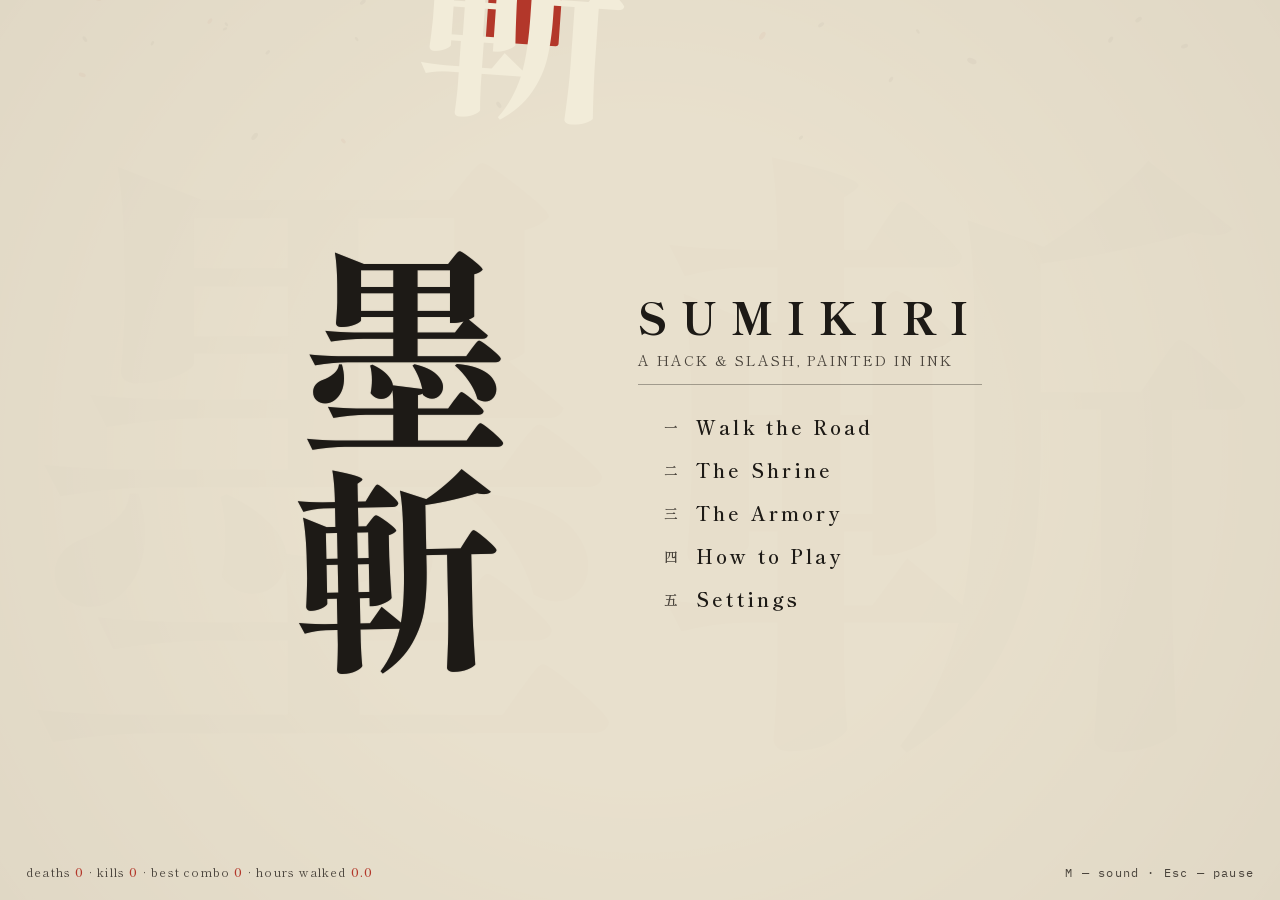
==== index.html @ e5d819f0 "Add SUMIKIRI ink-based action game Adds a complete single-file browser action game centered on slash" ====
<!DOCTYPE html>
<html lang="en">
<head>
<meta charset="UTF-8"/>
<meta name="viewport" content="width=device-width,initial-scale=1"/>
<title>SUMIKIRI 墨斬 — a hack &amp; slash painted in ink</title>
<link rel="preconnect" href="https://fonts.googleapis.com">
<link href="https://fonts.googleapis.com/css2?family=Shippori+Mincho:wght@400;600;700;800&family=IBM+Plex+Mono:wght@400;600&display=swap" rel="stylesheet">
<style>
:root{
  --ink:#1d1a16; --ink2:#4a443c; --paper:#e9e1cd; --paper2:#f2ecd9;
  --red:#b3372a; --red2:#8c2b1f; --gold:#8f6d1f; --indigo:#2c3550;
}
*{margin:0;padding:0;box-sizing:border-box}
html,body{height:100%;overflow:hidden;background:var(--paper)}
body{font-family:"Shippori Mincho",serif;color:var(--ink);-webkit-user-select:none;user-select:none}
#cv{position:fixed;inset:0;display:block}
body.playing #cv{cursor:none}
#ui{position:fixed;inset:0;pointer-events:none}
.screen{position:fixed;inset:0;display:none;flex-direction:column;align-items:center;justify-content:center;pointer-events:auto;background:rgba(233,225,205,.9)}
.screen.on{display:flex}
#s-title{background:rgba(233,225,205,.84)}
.mono{font-family:"IBM Plex Mono",monospace}

.title-wrap{display:flex;align-items:center;gap:6vw}
.t-kanji{font-size:min(24vh,22vw);font-weight:800;line-height:1.02;letter-spacing:.02em;color:var(--ink);text-shadow:0 0 1px rgba(29,26,22,.4)}
.t-kanji span{display:block}
.t-kanji span:last-child{transform:rotate(-1.2deg) translateX(-.04em)}
.seal{display:flex;align-items:center;justify-content:center;background:var(--red);color:var(--paper2);font-weight:800;transform:rotate(4deg)}
.title-seal{width:.34em;height:.34em;font-size:min(24vh,22vw);margin-top:-1.2em;margin-left:-.14em;border-radius:3px}
.t-side h1{font-size:clamp(26px,3.4vw,46px);font-weight:800;letter-spacing:.32em;margin-bottom:2px}
.t-side .tag{font-size:clamp(12px,1.1vw,15px);color:var(--ink2);letter-spacing:.14em;border-bottom:1px solid rgba(29,26,22,.35);padding-bottom:14px;margin-bottom:26px}
nav.menu{display:flex;flex-direction:column;gap:11px;align-items:flex-start}
.mbtn{background:none;border:none;font-family:inherit;font-size:clamp(17px,1.5vw,21px);font-weight:600;color:var(--ink);letter-spacing:.16em;cursor:pointer;display:flex;align-items:center;gap:14px;padding:2px 0;transition:transform .12s ease,color .12s ease}
.mbtn .idx{font-size:.72em;color:var(--ink2);width:1.4em;transition:color .12s}
.mbtn::before{content:"";width:9px;height:9px;border:1.5px solid var(--ink);transform:rotate(45deg) scale(.6);opacity:0;transition:all .13s ease}
.mbtn:hover{transform:translateX(8px);color:var(--red)}
.mbtn:hover::before{opacity:1;background:var(--red);border-color:var(--red);transform:rotate(45deg) scale(1)}
.mbtn:hover .idx{color:var(--red)}
.footline{position:fixed;left:26px;bottom:20px;font-size:12px;color:var(--ink2);letter-spacing:.1em}
.footline b{color:var(--red);font-weight:600}
.corner-note{position:fixed;right:26px;bottom:20px;font-size:12px;color:var(--ink2);letter-spacing:.1em}

.page{width:min(860px,92vw);max-height:86vh;display:flex;flex-direction:column}
.page-head{display:flex;align-items:baseline;justify-content:space-between;border-bottom:2px solid var(--ink);padding-bottom:12px;margin-bottom:6px}
.page-head h2{font-size:clamp(22px,2.6vw,32px);font-weight:800;letter-spacing:.18em}
.page-head h2 i{font-style:normal;color:var(--red);margin-right:12px}
.ash-chip{font-size:14px;letter-spacing:.06em}
.ash-chip .seal{width:22px;height:22px;font-size:13px;margin-right:8px;display:inline-flex;border-radius:2px}
.page-body{overflow-y:auto;padding:6px 4px 20px;scrollbar-width:thin}
.page-body::-webkit-scrollbar{width:5px}.page-body::-webkit-scrollbar-thumb{background:rgba(29,26,22,.3)}
.backrow{display:flex;justify-content:space-between;align-items:center;margin-top:14px;border-top:1px solid rgba(29,26,22,.3);padding-top:14px}
.hint{font-size:11px;color:var(--ink2);letter-spacing:.08em}

.row{display:flex;align-items:center;gap:20px;padding:15px 6px;border-bottom:1px solid rgba(29,26,22,.18)}
.row .kan{font-size:38px;font-weight:700;width:52px;text-align:center;line-height:1}
.row .mid{flex:1;min-width:0}
.row .mid b{font-size:17px;letter-spacing:.08em}
.row .mid p{font-size:13px;color:var(--ink2);margin-top:3px;line-height:1.45}
.pips{display:flex;gap:4px;margin-top:7px}
.pip{width:14px;height:8px;background:transparent;border:1px solid var(--ink)}
.pip.f{background:var(--ink)}
.buy{font-family:"IBM Plex Mono",monospace;font-size:13px;background:none;border:1.5px solid var(--ink);color:var(--ink);padding:8px 16px;cursor:pointer;letter-spacing:.05em;white-space:nowrap;transition:all .12s}
.buy:hover{background:var(--red);border-color:var(--red);color:var(--paper2)}
.buy:disabled{opacity:.35;cursor:default}
.buy:disabled:hover{background:none;border-color:var(--ink);color:var(--ink)}
.buy.owned{border-color:var(--red);color:var(--red)}
.wstats{font-family:"IBM Plex Mono",monospace;font-size:11.5px;color:var(--ink2);margin-top:5px;letter-spacing:.02em}

.acts-strip{display:flex;align-items:flex-start;gap:0;width:min(1180px,94vw);overflow-x:auto;padding:70px 30px 30px;position:relative;scrollbar-width:thin}
.acts-strip::-webkit-scrollbar{height:5px}.acts-strip::-webkit-scrollbar-thumb{background:rgba(29,26,22,.3)}
.acts-strip::before{content:"";position:absolute;left:20px;right:20px;top:128px;height:3px;background:rgba(29,26,22,.45)}
.act-node{flex:0 0 150px;position:relative;cursor:pointer;text-align:center;padding:0 8px}
.act-node:nth-child(odd){margin-top:26px}
.act-node:nth-child(even){margin-top:-24px}
.act-node .dot{width:20px;height:20px;border:2.5px solid var(--ink);border-radius:50%;background:var(--paper);margin:26px auto 18px;position:relative;transition:all .15s}
.act-node.cur .dot{background:var(--red);border-color:var(--red);box-shadow:0 0 0 4px rgba(179,55,42,.25)}
.act-node:hover .dot{transform:scale(1.25)}
.act-node .a-k{font-size:44px;font-weight:800;line-height:1}
.act-node .a-n{font-size:12.5px;margin-top:9px;line-height:1.4;color:var(--ink);letter-spacing:.03em}
.act-node .a-s{font-family:"IBM Plex Mono",monospace;font-size:10px;margin-top:7px;color:var(--red);letter-spacing:.12em}
.act-node.lock{opacity:.42;cursor:default}
.act-node.lock:hover .dot{transform:none}
.act-node .lock-seal{position:absolute;top:14px;left:50%;transform:translateX(-50%) rotate(-7deg);width:26px;height:26px;background:var(--ink2);color:var(--paper2);font-size:15px;font-weight:700;display:flex;align-items:center;justify-content:center;border-radius:2px}

#s-bless{background:rgba(233,225,205,.86)}
.bless-title{font-size:clamp(18px,2vw,26px);font-weight:800;letter-spacing:.3em;margin-bottom:8px}
.bless-sub{font-size:13px;color:var(--ink2);letter-spacing:.12em;margin-bottom:34px}
#bless-wrap{display:flex;gap:46px;align-items:flex-start}
.scroll{width:224px;position:relative;transition:transform .2s cubic-bezier(.2,1.5,.4,1);cursor:pointer}
.scroll::before{content:"";position:absolute;top:-46px;left:50%;width:2px;height:46px;background:var(--ink2);transform:rotate(14deg)}
.scroll::after{content:"";position:absolute;top:-46px;left:50%;width:2px;height:46px;background:var(--ink2);transform:rotate(-14deg)}
.rod{height:13px;background:var(--ink);border-radius:6px;margin:0 -12px}
.sc-paper{background:var(--paper2);border:1.5px solid var(--ink);box-shadow:inset 0 0 0 5px var(--paper2),inset 0 0 0 6px rgba(29,26,22,.75);padding:54px 18px 40px;position:relative;min-height:330px;display:flex;flex-direction:column;align-items:center;text-align:center}
.scroll:hover{transform:translateY(-14px) rotate(0deg)!important}
.scroll:nth-child(1){transform:rotate(-2.2deg)}
.scroll:nth-child(2){transform:rotate(1.6deg) translateY(16px)}
.scroll:nth-child(3){transform:rotate(-1deg) translateY(-6px)}
.rar{position:absolute;top:10px;right:10px;width:24px;height:24px;display:flex;align-items:center;justify-content:center;font-size:13px;font-weight:700;transform:rotate(6deg);border-radius:2px}
.rar.r0{border:1.5px solid var(--ink2);color:var(--ink2)}
.rar.r1{background:var(--red);color:var(--paper2)}
.rar.r2{background:var(--red);color:var(--paper2);box-shadow:0 0 0 2px var(--paper2),0 0 0 3.5px var(--gold)}
.b-kan{font-size:62px;font-weight:800;line-height:1;margin-bottom:14px}
.b-name{font-size:18px;font-weight:700;letter-spacing:.06em}
.b-div{width:70%;height:1px;background:rgba(29,26,22,.35);margin:13px 0;position:relative}
.b-div::after{content:"";position:absolute;left:50%;top:-3px;width:7px;height:7px;background:var(--red);transform:translateX(-50%) rotate(45deg)}
.b-desc{font-size:14px;color:var(--ink2);line-height:1.55}
.b-key{position:absolute;bottom:12px;left:0;right:0;font-family:"IBM Plex Mono",monospace;font-size:10px;color:var(--ink2);letter-spacing:.14em}
.bless-owned{margin-top:34px;font-family:"IBM Plex Mono",monospace;font-size:11px;color:var(--ink2);letter-spacing:.1em;min-height:16px}
.bless-owned i{font-style:normal;color:var(--red)}

#s-pause{background:rgba(233,225,205,.72);backdrop-filter:blur(5px)}
.big-kan{font-size:min(20vh,150px);font-weight:800;line-height:1}
#s-death .big-kan{color:var(--red)}
.death-line{font-size:17px;letter-spacing:.1em;color:var(--ink2);margin:22px 0 6px;font-style:italic}
.stat-line{font-family:"IBM Plex Mono",monospace;font-size:12.5px;color:var(--ink2);letter-spacing:.06em;margin-bottom:30px}
.stat-line b{color:var(--ink);font-weight:600}
.stamp{width:170px;height:170px;background:var(--red);color:var(--paper2);font-size:110px;font-weight:800;display:flex;align-items:center;justify-content:center;transform:rotate(-5deg);border-radius:4px;animation:stampIn .38s cubic-bezier(.5,1.8,.4,1) both;margin-bottom:26px}
@keyframes stampIn{0%{transform:scale(2.6) rotate(10deg);opacity:0}62%{transform:scale(.92) rotate(-7deg);opacity:1}100%{transform:scale(1) rotate(-5deg)}}
.clear-title{font-size:clamp(24px,3vw,36px);font-weight:800;letter-spacing:.24em;margin-bottom:20px}
.tally{font-family:"IBM Plex Mono",monospace;font-size:14px;color:var(--ink2);line-height:2;letter-spacing:.05em;margin-bottom:26px}
.tally b{color:var(--ink);font-weight:600}.tally .r{color:var(--red);font-weight:600}
.btnrow{display:flex;gap:38px;flex-wrap:wrap;justify-content:center}

.set-row{display:flex;align-items:center;justify-content:space-between;padding:16px 6px;border-bottom:1px solid rgba(29,26,22,.18);width:100%}
.set-row label{font-size:16px;letter-spacing:.08em}
.set-row small{display:block;font-size:12px;color:var(--ink2);margin-top:3px;letter-spacing:.04em}
input[type=range]{-webkit-appearance:none;width:220px;height:3px;background:var(--ink);outline:none}
input[type=range]::-webkit-slider-thumb{-webkit-appearance:none;width:16px;height:16px;background:var(--red);border-radius:50%;cursor:pointer}
.tgl{font-family:"IBM Plex Mono",monospace;background:none;border:1.5px solid var(--ink);padding:7px 18px;cursor:pointer;font-size:13px;color:var(--ink);transition:all .12s}
.tgl:hover{border-color:var(--red);color:var(--red)}
.tgl.on{background:var(--ink);color:var(--paper2)}
.seg{display:flex;gap:10px}
.seg .tgl.on{background:var(--red);border-color:var(--red)}

.help-cols{display:flex;gap:54px;text-align:left}
.help-cols>div{flex:1}
.help-cols h3{font-size:15px;letter-spacing:.22em;border-bottom:1px solid rgba(29,26,22,.4);padding-bottom:8px;margin-bottom:12px}
.krow{display:flex;gap:14px;margin-bottom:8px;font-size:13.5px;line-height:1.5}
.krow .k{font-family:"IBM Plex Mono",monospace;font-size:11.5px;min-width:118px;color:var(--red);letter-spacing:.03em;padding-top:2px}
.help-cols p{font-size:13.5px;line-height:1.65;color:var(--ink2);margin-bottom:10px}
.gloss{font-size:13px;line-height:1.5;margin-bottom:9px}
.gloss b{letter-spacing:.04em}
.gloss i{font-style:normal;font-family:"IBM Plex Mono",monospace;font-size:11px;color:var(--red)}
@media (max-width:760px){.help-cols{flex-direction:column;gap:20px}.title-wrap{flex-direction:column;gap:20px}#bless-wrap{flex-direction:column;align-items:center;gap:20px}.scroll{width:250px}}
</style>
</head>
<body>
<canvas id="cv"></canvas>
<div id="ui">

<div class="screen on" id="s-title">
  <div class="title-wrap">
    <div style="display:flex">
      <div class="t-kanji"><span>墨</span><span>斬</span></div>
      <div class="seal title-seal">斬</div>
    </div>
    <div class="t-side">
      <h1>SUMIKIRI</h1>
      <p class="tag">A HACK &amp; SLASH, PAINTED IN INK</p>
      <nav class="menu" id="title-nav">
        <button class="mbtn" data-go="acts"><span class="idx">一</span>Walk the Road</button>
        <button class="mbtn" data-go="shrine"><span class="idx">二</span>The Shrine</button>
        <button class="mbtn" data-go="armory"><span class="idx">三</span>The Armory</button>
        <button class="mbtn" data-go="help"><span class="idx">四</span>How to Play</button>
        <button class="mbtn" data-go="settings"><span class="idx">五</span>Settings</button>
      </nav>
    </div>
  </div>
  <div class="footline" id="title-stats"></div>
  <div class="corner-note mono">M — sound · Esc — pause</div>
</div>

<div class="screen" id="s-acts">
  <div class="page">
    <div class="page-head"><h2><i>道</i>Choose the Road</h2><div class="ash-chip mono"><span class="seal">灰</span><span id="ash-acts"></span> ash</div></div>
    <div class="acts-strip" id="acts-strip"></div>
    <div class="backrow"><button class="mbtn" data-go="title"><span class="idx">←</span>Back</button><span class="hint mono">click a marked act to begin · progress is kept between sessions</span></div>
  </div>
</div>

<div class="screen" id="s-shrine">
  <div class="page">
    <div class="page-head"><h2><i>詣</i>The Shrine</h2><div class="ash-chip mono"><span class="seal">灰</span><span id="ash-shrine"></span> ash</div></div>
    <div class="page-body" id="shrine-list"></div>
    <div class="backrow"><button class="mbtn" data-go="title"><span class="idx">←</span>Back</button><span class="hint mono">ash is earned by cutting — higher style ranks pay more</span></div>
  </div>
</div>

<div class="screen" id="s-armory">
  <div class="page">
    <div class="page-head"><h2><i>械</i>The Armory</h2><div class="ash-chip mono"><span class="seal">灰</span><span id="ash-armory"></span> ash</div></div>
    <div class="page-body" id="armory-list"></div>
    <div class="backrow"><button class="mbtn" data-go="title"><span class="idx">←</span>Back</button><span class="hint mono">switch weapons mid-fight with their number key</span></div>
  </div>
</div>

<div class="screen" id="s-help">
  <div class="page" style="width:min(940px,94vw)">
    <div class="page-head"><h2><i>教</i>How to Play</h2></div>
    <div class="page-body">
      <div class="help-cols">
        <div>
          <h3>THE BRUSH-HAND</h3>
          <div class="krow"><span class="k">W A S D / arrows</span><span>Move.</span></div>
          <div class="krow"><span class="k">mouse</span><span>Aim every cut.</span></div>
          <div class="krow"><span class="k">left click</span><span>Slash — chain up to 4 hits. Mashing flows into combos.</span></div>
          <div class="krow"><span class="k">right click</span><span><b>Parry</b> the red flash. A perfect parry stops time, staggers attackers and reflects projectiles.</span></div>
          <div class="krow"><span class="k">space</span><span>Dash — invulnerable while dashing. Cancels any swing.</span></div>
          <div class="krow"><span class="k">E</span><span>Art — when the Ki meter is full, unleash a devastating technique.</span></div>
          <div class="krow"><span class="k">1 – 4</span><span>Swap between owned weapons (fixed slot per weapon).</span></div>
          <div class="krow"><span class="k">Esc / M</span><span>Pause / sound.</span></div>
          <h3 style="margin-top:20px">READING THE INK</h3>
          <p><b>Red flashes</b> are attacks about to land — dodge, dash through, or parry them. <b>Golden flashes</b> belong to bosses; a golden cut can only be answered with a parry.</p>
          <p>You take no contact damage — only telegraphed attacks hurt. Every death is readable in hindsight.</p>
        </div>
        <div>
          <h3>THE STYLE RANKS</h3>
          <p>Hit without being hit and the rank climbs: 初 → 中 → 上 → 極 → 鬼 → 神. Higher ranks pay more ash. Get hit and the rank bleeds.</p>
          <h3>A BESTIARY OF SMALL HORRORS</h3>
          <div class="gloss"><b>Kappa Imp</b> <i>act I</i> — the fodder. Hunts in packs.</div>
          <div class="gloss"><b>Oni Brute</b> <i>act I</i> — slow, heavy slams. Circle it.</div>
          <div class="gloss"><b>Tengu Scribe</b> <i>act I</i> — keeps its distance, throws fans. Slice the fans out of the air, or parry them back.</div>
          <div class="gloss"><b>Borei Wraith</b> <i>act II</i> — fast lunges along a red line.</div>
          <div class="gloss"><b>Inugami Hound</b> <i>act II</i> — charges and detonates. Kill it early and it dies quietly.</div>
          <div class="gloss"><b>Kame Guard</b> <i>act III</i> — shielded from the front. Flank it, or break the shell with the Kanabō.</div>
          <div class="gloss"><b>Chōchin Broker</b> <i>act III</i> — heals its allies. Silence it first.</div>
          <div class="gloss"><b>Gōma Sorcerer</b> <i>act IV</i> — summons endlessly and teleports when cornered.</div>
          <div class="gloss"><b>Ashen elites</b> <i>act IV+</i> — ringed in red. Faster, harder, worth triple.</div>
        </div>
      </div>
    </div>
    <div class="backrow"><button class="mbtn" data-go="title"><span class="idx">←</span>Back</button></div>
  </div>
</div>

<div class="screen" id="s-settings">
  <div class="page" style="width:min(620px,92vw)">
    <div class="page-head"><h2><i>設</i>Settings</h2></div>
    <div class="set-row"><label>Sound</label><input type="range" id="set-vol" min="0" max="100" value="70"></div>
    <div class="set-row"><label>Screen shake<small>camera trauma on hits and slams</small></label><button class="tgl" id="set-shake">ON</button></div>
    <div class="set-row"><label>Damage numbers</label><button class="tgl" id="set-nums">ON</button></div>
    <div class="set-row"><label>Difficulty<small>changes apply on your next act</small></label>
      <div class="seg"><button class="tgl" data-diff="0">静 Calm</button><button class="tgl" data-diff="1">嵐 Storm</button><button class="tgl" data-diff="2">獄 Tempest</button></div>
    </div>
    <div class="set-row"><label>Burn the scroll<small>erases all progress, permanently</small></label><button class="tgl" id="set-wipe">WIPE</button></div>
    <div class="backrow"><button class="mbtn" id="set-back"><span class="idx">←</span>Back</button></div>
  </div>
</div>

<div class="screen" id="s-bless">
  <div class="bless-title">一 INKMARK OFFERED</div>
  <div class="bless-sub">the road wants to pay you — choose one</div>
  <div id="bless-wrap"></div>
  <div class="bless-owned" id="bless-owned"></div>
</div>

<div class="screen" id="s-pause">
  <div class="big-kan">停</div>
  <nav class="menu" style="margin-top:30px">
    <button class="mbtn" data-go="resume"><span class="idx">一</span>Resume</button>
    <button class="mbtn" data-go="settings"><span class="idx">二</span>Settings</button>
    <button class="mbtn" data-go="abandon"><span class="idx">三</span>Abandon the Road</button>
  </nav>
</div>

<div class="screen" id="s-death">
  <div class="big-kan">死</div>
  <div class="death-line" id="death-line"></div>
  <div class="stat-line" id="death-stats"></div>
  <div class="btnrow" id="death-btns"></div>
</div>

<div class="screen" id="s-clear">
  <div class="stamp">斬</div>
  <div class="clear-title" id="clear-title">STAGE CLEARED</div>
  <div class="tally" id="clear-tally"></div>
  <div class="btnrow" id="clear-btns"></div>
</div>

<div class="screen" id="s-victory">
  <div class="big-kan" style="color:var(--ink)">終</div>
  <div class="death-line" style="font-size:19px;max-width:520px;text-align:center;line-height:1.8">The page is blank again.<br>It was never empty.</div>
  <div class="stat-line" id="victory-stats"></div>
  <div class="btnrow">
    <button class="mbtn" data-go="abyss"><span class="idx">一</span>Descend into the Abyss</button>
    <button class="mbtn" data-go="acts"><span class="idx">二</span>The Roads</button>
  </div>
</div>

</div>
<script>
'use strict';
/* ==================================================================
   LOAD ORDER MATTERS (this was the bug that killed the menu):
   1. utils / storage / save / audio / input / canvas  (crash-safe)
   2. game state + data tables (pure literals, cannot throw)
   3. menu navigation + #ui click listener  (attached EARLY)
   4. sprites, game logic, rendering
   5. settings wiring + boot
   Nothing in 4–5 can prevent the menu from working.
   ================================================================== */

/* ============================ 1a. utils ============================ */
const TAU=Math.PI*2, PI=Math.PI;
const rnd=(a=1,b)=>b===undefined?Math.random()*a:a+Math.random()*(b-a);
const rndi=(a,b)=>Math.floor(rnd(a,b+1));
const choice=a=>a[Math.random()*a.length|0];
const clamp=(v,a,b)=>v<a?a:v>b?b:v;
const lerp=(a,b,t)=>a+(b-a)*t;
const dist=(ax,ay,bx,by)=>Math.hypot(ax-bx,ay-by);
const angTo=(ax,ay,bx,by)=>Math.atan2(by-ay,bx-ax);
const angDiff=(a,b)=>{let d=(b-a)%TAU;if(d>PI)d-=TAU;if(d<-PI)d+=TAU;return d;};
const hash01=n=>{const x=Math.sin(n*127.1+311.7)*43758.5453;return x-Math.floor(x);};
const easeOutQ=t=>1-(1-t)*(1-t);
const $=q=>document.querySelector(q);
const fmtT=s=>`${Math.floor(s/60)}:${String(Math.floor(s%60)).padStart(2,'0')}`;
const INK='#1d1a16',INK2='#4a443c',PAPER='#e9e1cd',PAPER2='#f2ecd9',RED='#b3372a',RED2='#8c2b1f',GOLD='#8f6d1f';

/* ============================ 1b. safe storage ============================ */
const store={
  get(k){try{return localStorage.getItem(k);}catch(e){return null;}},
  set(k,v){try{localStorage.setItem(k,v);}catch(e){}},
  del(k){try{localStorage.removeItem(k);}catch(e){}}};

/* ============================ 1c. save ============================ */
const SAVE_KEY='sumikiri_v1';
const defaultSave=()=>({ash:0,meta:{vit:0,str:0,spd:0,fortune:0,discipline:0,rejuv:0,talisman:0},
  weapons:{katana:true},lastWeapon:'katana',unlockedAct:1,abyssUnlocked:false,abyssBest:0,difficulty:1,
  shake:true,numbers:true,seenHelp0:false,stats:{kills:0,deaths:0,bestCombo:0,playTime:0}});
let SAVE=defaultSave();
(function loadSave(){ /* FIX: this was written as a non-invoked arrow IIFE — saves never loaded */
  const s=store.get(SAVE_KEY);if(!s)return;
  try{const p=JSON.parse(s);
    SAVE=Object.assign(defaultSave(),p);
    SAVE.meta=Object.assign(defaultSave().meta,p.meta||{});
    SAVE.stats=Object.assign(defaultSave().stats,p.stats||{});
    SAVE.weapons=Object.assign({katana:true},p.weapons||{});
  }catch(e){SAVE=defaultSave();}})();
function persist(){store.set(SAVE_KEY,JSON.stringify(SAVE));}
const DIFFI=()=>[{dmg:.8,hp:.9,spd:.94},{dmg:1,hp:1,spd:1},{dmg:1.2,hp:1.14,spd:1.06}][SAVE.difficulty];

/* ============================ 1d. audio (synthesized) ============================ */
const AU={ctx:null,master:null,vol:.7,muted:false,plucks:new Map(),step:0,nextNote:0,
init(){if(this.ctx){if(this.ctx.state==='suspended')this.ctx.resume().catch(()=>{});return;}
  try{this.ctx=new(window.AudioContext||window.webkitAudioContext)();}catch(e){return;}
  this.master=this.ctx.createGain();this.master.gain.value=this.muted?0:this.vol;
  this.master.connect(this.ctx.destination);
  const dg=this.ctx.createGain();dg.gain.value=.028;dg.connect(this.master);
  [73.4,73.9,110.2].forEach((f,i)=>{const o=this.ctx.createOscillator();o.type='triangle';o.frequency.value=f;
    const g=this.ctx.createGain();g.gain.value=i?0.4:1;o.connect(g);g.connect(dg);o.start();});
  this.nextNote=this.ctx.currentTime+.2;
  setInterval(()=>this.schedule(),110);},
setVol(v){this.vol=v;if(this.master&&!this.muted)this.master.gain.value=v;},
toggleMute(){this.muted=!this.muted;if(this.master)this.master.gain.value=this.muted?0:this.vol;return this.muted;},
tone(f0,f1,dur,type,vol,when=0){if(!this.ctx||this.muted)return;const t=this.ctx.currentTime+when;
  const o=this.ctx.createOscillator(),g=this.ctx.createGain();o.type=type;o.frequency.setValueAtTime(f0,t);
  o.frequency.exponentialRampToValueAtTime(Math.max(1,f1),t+dur);g.gain.setValueAtTime(vol,t);
  g.gain.exponentialRampToValueAtTime(.0001,t+dur);o.connect(g);g.connect(this.master);o.start(t);o.stop(t+dur+.02);},
noise(dur,vol,fq,type='lowpass',slide=0,when=0){if(!this.ctx||this.muted)return;const t=this.ctx.currentTime+when;
  const n=Math.ceil(this.ctx.sampleRate*dur),b=this.ctx.createBuffer(1,n,this.ctx.sampleRate),d=b.getChannelData(0);
  for(let i=0;i<n;i++)d[i]=Math.random()*2-1;
  const s=this.ctx.createBufferSource();s.buffer=b;const f=this.ctx.createBiquadFilter();f.type=type;
  f.frequency.setValueAtTime(fq,t);if(slide)f.frequency.exponentialRampToValueAtTime(Math.max(40,fq+slide),t+dur);
  const g=this.ctx.createGain();g.gain.setValueAtTime(vol,t);g.gain.exponentialRampToValueAtTime(.0001,t+dur);
  s.connect(f);f.connect(g);g.connect(this.master);s.start(t);s.stop(t+dur+.02);},
pluck(freq,vol,when=0){if(!this.ctx||this.muted)return;const key=Math.round(freq);
  if(!this.plucks.has(key)){const rate=this.ctx.sampleRate,N=Math.max(2,Math.round(rate/freq)),len=Math.floor(rate*1.1);
    const b=this.ctx.createBuffer(1,len,rate),d=b.getChannelData(0);
    for(let i=0;i<N;i++)d[i]=Math.random()*2-1;
    for(let i=N;i<len;i++)d[i]=(d[i-N]+d[i-N+1])*.498;
    this.plucks.set(key,b);}
  const t=this.ctx.currentTime+when,s=this.ctx.createBufferSource();s.buffer=this.plucks.get(key);
  const g=this.ctx.createGain();g.gain.setValueAtTime(vol,t);g.gain.setTargetAtTime(0,t+.6,.3);
  s.connect(g);g.connect(this.master);s.start(t);},
drum(vol,when=0){if(!this.ctx||this.muted)return;
  this.tone(105,38,.32,'sine',vol,when);this.noise(.09,vol*.5,300,'lowpass',-150,when);},
slash(i){this.noise(.11,.16,2200+i*500,'lowpass',-1500);this.tone(300+i*90,120,.08,'triangle',.04);},
hit(){this.tone(150,70,.08,'square',.12);this.noise(.05,.14,900,'lowpass',-400);},
crit(){this.tone(240,60,.14,'sawtooth',.13);this.noise(.08,.16,1400,'lowpass',-900);},
parry(){this.tone(1250,1180,.34,'triangle',.2);this.tone(1660,1580,.28,'sine',.12);this.noise(.05,.08,5000,'highpass');},
deflect(){this.tone(820,1100,.12,'square',.08);},
dash(){this.noise(.16,.12,500,'bandpass',1600);},
hurt(){this.tone(210,64,.22,'sawtooth',.17);this.noise(.1,.14,600,'lowpass',-300);},
kill(){this.noise(.2,.2,700,'lowpass',-500);this.tone(95,42,.18,'sine',.16);},
orb(){this.tone(660,660,.06,'sine',.08);this.tone(990,990,.09,'sine',.06,.05);},
ui(){this.tone(500,420,.05,'sine',.06);},
buy(){this.tone(520,780,.1,'triangle',.1);this.pluck(293,.12);},
stamp(){this.tone(80,32,.28,'sine',.4);this.noise(.12,.22,380,'lowpass',-200);},
roar(){this.tone(95,42,.8,'sawtooth',.2);this.noise(.6,.14,300,'lowpass',-120);},
ki(){this.tone(160,640,.4,'sawtooth',.1);this.noise(.35,.12,800,'bandpass',2400);},
zap(){this.noise(.16,.24,3000,'highpass',-2000);this.tone(1200,180,.14,'square',.1);},
heal(){this.tone(392,523,.22,'sine',.09);},
schedule(){if(!this.ctx||this.muted)return;const ahead=this.ctx.currentTime+.32;
  while(this.nextNote<ahead){this.playStep(this.step,this.nextNote-this.ctx.currentTime);this.step++;this.nextNote+=.30;}},
playStep(s,when){const lvl=(G&&G.mode==='game')?G.musicLevel:.15;
  const scale=[146.8,174.6,196,220,261.6,293.7,349.2,392];
  const pat=[0,-1,2,4,-1,3,-1,2,4,-1,5,7,-1,4,3,-1];
  const deg=pat[s%16];
  if(deg>=0&&(hash01(s*3.3)>.25||lvl>.5))this.pluck(scale[deg]*(hash01(s)>.85?2:1),.085*(0.7+lvl*.5),Math.max(0,when));
  if(hash01(s*7.7)>.75)this.pluck(scale[(deg+2+8)%8]*.5,.05,Math.max(0,when+.15));
  if(lvl>.45&&s%8===0)this.drum(.22+lvl*.15,Math.max(0,when));
  if(lvl>.7&&s%8===4)this.drum(.1,Math.max(0,when));
  if(lvl>.6&&s%16===12)this.drum(.09,Math.max(0,when+.12));}};

/* ============================ 1e. input ============================ */
const keys={},once={};const mouse={x:innerWidth/2,y:innerHeight/2,down:false};let mouseSeen=false,mouseOnceL=false;
addEventListener('keydown',e=>{
  if(!keys[e.code])once[e.code]=true;keys[e.code]=true;
  if(['Space','ArrowUp','ArrowDown','ArrowLeft','ArrowRight'].includes(e.code))e.preventDefault();
  if(e.code==='KeyM'&&!once.KeyMhandled){once.KeyMhandled=true;AU.toggleMute();}
  if(e.code==='Escape')handleEscape();
  AU.init();});
addEventListener('keyup',e=>{keys[e.code]=false;once.KeyMhandled=false;});
addEventListener('blur',()=>{for(const k in keys)keys[k]=false;mouse.down=false;});
addEventListener('mousemove',e=>{mouse.x=e.clientX;mouse.y=e.clientY;mouseSeen=true;});
addEventListener('mousedown',e=>{AU.init();if(e.button===0){mouse.down=true;mouseOnceL=true;}if(e.button===2)once.RMB=true;});
addEventListener('mouseup',e=>{if(e.button===0)mouse.down=false;});
addEventListener('contextmenu',e=>e.preventDefault());
function jp(code){if(once[code]){once[code]=false;return true;}return false;}
function jm(){if(mouseOnceL){mouseOnceL=false;return true;}return false;}
function jr(){if(once.RMB){once.RMB=false;return true;}return false;}

/* ============================ 1f. canvas ============================ */
const cv=$('#cv'),ctx=cv.getContext('2d'); /* transparent-backed: a dead script can never show black */
let W=innerWidth,H=innerHeight,DPR=1,Z=1,vigC=null,_vigHurt=null; /* _vigHurt declared HERE (was the crash) */
function resize(){DPR=Math.min(2,devicePixelRatio||1);W=innerWidth;H=innerHeight;
  cv.width=W*DPR;cv.height=H*DPR;cv.style.width=W+'px';cv.style.height=H+'px';
  Z=clamp(Math.min(W/1350,H/860),.72,1.5);
  vigC=document.createElement('canvas');vigC.width=Math.max(2,W);vigC.height=Math.max(2,H);
  const c=vigC.getContext('2d');
  const g=c.createRadialGradient(W/2,H/2,Math.min(W,H)*.36,W/2,H/2,Math.max(W,H)*.72);
  g.addColorStop(0,'rgba(43,36,26,0)');g.addColorStop(1,'rgba(43,36,26,0.34)');c.fillStyle=g;c.fillRect(0,0,W,H);
  _vigHurt=null;}
addEventListener('resize',resize);resize();
const RW=1700,RH=1000,WALL=56;

/* ============================ 2a. game state ============================ */
const G={mode:'title',run:null,enemies:[],projs:[],parts:[],floats:[],slashes:[],teles:[],rings:[],marks:[],pickups:[],ghosts:[],fx:[],
  cam:{x:RW/2,y:RH/2},trauma:0,hitstop:0,slowT:0,ts:1,flash:0,hurtV:0,musicLevel:.15,
  floorC:null,decalC:null,dctx:null,waveIdx:-1,waves:[],spawnQ:[],spawnT:0,waveGap:0,clearing:0,introT:0,bossIntroT:0,shakeX:0,shakeY:0,
  style:{pts:0,rank:0,combo:0,t:9,anim:0},hints:null,tutMoved:false,tutHit:false,tutDash:false,tutParry:false,
  ambience:[],t:0,boss:null,blessPicks:null,prevMode:null};
let P=null;
const bl=id=>G.run?(G.run.blessings[id]||0):0;
const curAct=()=>G.run?(G.run.abyss?Math.min(7,1+Math.floor(G.run.wave/4)):G.run.act):1;

/* ============================ 2b. data ============================ */
const WEAPONS={
  katana:{name:'Katana',kanji:'刀',desc:'The honest answer. Balanced cuts, honest reach.',dmg:[10,12,17],rate:.24,range:84,arc:2.1,knock:130,cost:0},
  naginata:{name:'Naginata',kanji:'薙',desc:'Long reach, wide sweeps, a slower rhythm. The finisher spins full-circle.',dmg:[14,16,23],rate:.34,range:122,arc:2.5,knock:170,cost:600},
  twin:{name:'Twin Blades',kanji:'双',desc:'A blur of steel in four beats. Critical instinct.',dmg:[7,7,9,13],rate:.17,range:68,arc:1.95,knock:70,cost:900,crit:.08},
  kanabo:{name:'Kanabō',kanji:'棒',desc:'Slow, brutal, shield-breaking. Every landfall trembles.',dmg:[27,42],rate:.52,range:94,arc:2.6,knock:340,cost:1400,guardBreak:true}};
const WKEYS=Object.keys(WEAPONS);

const BLESS=[
  {id:'vermilion',n:'Vermilion Edge',k:'朱',r:0,d:'+20% damage. Stacks.'},
  {id:'swift',n:'Fleet Shadow',k:'疾',r:0,d:'+12% movement speed.'},
  {id:'iron',n:'Iron Skin',k:'鉄',r:0,d:'Take 12% less damage.'},
  {id:'deepcuts',n:'Deep Cuts',k:'切',r:0,d:'+10% chance to critically strike (×2).'},
  {id:'harvest',n:'Harvest',k:'刈',r:0,d:'Health orbs restore twice as much.'},
  {id:'focused',n:'Focused Ki',k:'気',r:0,d:'Ki gained from strikes +35%.'},
  {id:'reach',n:'Long Reach',k:'長',r:0,d:'+12% attack range.'},
  {id:'thousand',n:'Thousand Cuts',k:'乱',r:0,d:'Attack speed +15%.'},
  {id:'blood',n:'Blood Ink',k:'血',r:1,d:'Heal 6% of damage you deal.'},
  {id:'rot',n:'Withering Rot',k:'滅',r:1,d:'Strikes inflict Ink Rot — 12 damage over 3s. Stacks.'},
  {id:'burst',n:'Ink Burst',k:'散',r:1,d:'Slain enemies burst, wounding nearby foes.'},
  {id:'thirdeye',n:'Third Eye',k:'眼',r:1,d:'Parry window 45% longer. Parries restore 4 HP.'},
  {id:'storm',n:'Storm Steps',k:'走',r:1,d:'+1 dash charge.'},
  {id:'venge',n:'Vengeance',k:'瞋',r:1,d:'After taking a wound, your next strike deals +60%.'},
  {id:'mantle',n:"Night's Mantle",k:'護',r:1,d:'Dashing grants +50% damage for 1.5s.'},
  {id:'drums',n:'War Drums',k:'鼓',r:1,d:'Each kill shortens dash recharge by 0.4s.'},
  {id:'inkwell',n:'Ink Well',k:'溝',r:1,d:'+25 max HP, and heal 25 now. Stacks.'},
  {id:'execute',n:'Executioner',k:'斬',r:1,d:'Strikes on foes below 25% HP deal double.'},
  {id:'twinfang',n:'Twin Fang',k:'双',r:2,d:'Combo finishers release a cutting wave.'},
  {id:'godbrush',n:"Gods' Brush",k:'筆',r:2,d:'14% chance your strikes fling extra ink waves.'},
  {id:'pierce',n:'Piercing Fang',k:'貫',r:2,d:'Your cuts ignore frontal shields.'}];
const RARK=['並','希','極'];

const SHRINE=[
  {id:'vit',n:'Vitality',k:'命',max:5,cost:l=>Math.round(90*Math.pow(1.65,l)),d:l=>`+12 max HP per rank · now +${l*12}`},
  {id:'str',n:'Strength',k:'力',max:5,cost:l=>Math.round(110*Math.pow(1.65,l)),d:l=>`+6% damage per rank · now +${l*6}%`},
  {id:'spd',n:'Swiftness',k:'風',max:4,cost:l=>Math.round(100*Math.pow(1.7,l)),d:l=>`+4% move speed per rank · now +${l*4}%`},
  {id:'fortune',n:'Fortune',k:'運',max:4,cost:l=>Math.round(130*Math.pow(1.7,l)),d:l=>`+10% ash from kills · now +${l*10}%`},
  {id:'discipline',n:'Discipline',k:'規',max:2,cost:l=>600+l*900,d:l=>`Begin every run with ${l} free inkmarks.`},
  {id:'rejuv',n:'Rejuvenation',k:'癒',max:4,cost:l=>Math.round(120*Math.pow(1.7,l)),d:l=>`+8% HP restored between stages · now +${30+l*8}%`},
  {id:'talisman',n:'Talisman',k:'符',max:1,cost:()=>1400,d:()=>'Once per act, death returns you at half HP.'}];

const ENEMY={
  kappa:{name:'Kappa Imp',hp:24,spd:120,r:15,dmg:8,ash:4,atk:'melee',rng:56,wind:.55,rec:.75},
  oni:{name:'Oni Brute',hp:72,spd:76,r:24,dmg:15,ash:9,atk:'slam',rng:92,wind:.85,rec:1.05,aoe:100},
  tengu:{name:'Tengu Scribe',hp:34,spd:104,r:16,dmg:9,ash:7,atk:'volley',rng:430,wind:.7,rec:1.35,keep:270},
  wraith:{name:'Borei Wraith',hp:30,spd:148,r:14,dmg:11,ash:8,atk:'lunge',rng:220,wind:.5,rec:.9},
  kame:{name:'Kame Guard',hp:95,spd:52,r:21,dmg:14,ash:11,atk:'poke',rng:132,wind:.7,rec:1.15,guard:true},
  broker:{name:'Chōchin Broker',hp:46,spd:74,r:16,dmg:0,ash:13,atk:'none',rng:0,wind:0,rec:1},
  hound:{name:'Inugami Hound',hp:26,spd:172,r:15,dmg:12,ash:8,atk:'boom',rng:340,wind:.5,rec:.4},
  sorc:{name:'Gōma Sorcerer',hp:64,spd:62,r:19,dmg:0,ash:15,atk:'summon',rng:999,wind:1.5,rec:2.4,keep:400},
  mirror:{name:'Mirror Shade',hp:52,spd:120,r:14,dmg:8,ash:0,atk:'volley',rng:420,wind:.6,rec:1.2,keep:250}};

const BOSSES={
  goroki:{name:'Goroki, Warlord of Rot',kanji:'鬼',hp:520,r:42,spd:70,touch:9,moves:['slam','charge','shock','summon'],summon:'kappa'},
  orochi:{name:'Orochi of the Flooded Veil',kanji:'蛇',hp:660,r:30,spd:118,touch:8,serpent:true,moves:['volley','dive','coil','spiralBurst']},
  sojobo:{name:'Sōjōbō, Master of Fans',kanji:'天',hp:800,r:32,spd:88,touch:8,moves:['blinkVolley','gust','summon','chainDash','volley'],summon:'tengu'},
  yuki:{name:'Yukiko, Widow of the White Gale',kanji:'雪',hp:940,r:28,spd:96,touch:8,moves:['frost','icelance','nova','blinkStrike','clones']},
  raijin:{name:'Raiden, Drum of a Hundred Storms',kanji:'雷',hp:1100,r:36,spd:74,touch:9,moves:['bolts','spiralBurst','chainDash','shock']},
  hollow:{name:'The Hollow Daimyō',kanji:'灰',hp:1280,r:38,spd:92,touch:10,moves:['charge','volley','bolts','summon','nova','chainDash'],summon:'wraith'},
  kami:{name:'The Nameless Kami',kanji:'空',hp:1580,r:32,spd:100,touch:9,phased:true,moves:['rain','spiralBurst','summon','blinkVolley'],moves2:['mirrorDash','wave','clones','volley'],summon:'kappa'}};

const ACTS=[
{name:'The Rice Fields at Dusk',kanji:'一',intro:['Rice fields drink the sun.','A blade wakes in black ink.','The crows have noticed.'],stages:[
 {n:'First Blood',w:['kappa*4','kappa*5']},
 {n:'Crows Among the Stalks',w:['kappa*5,tengu*2','kappa*4,tengu*2']},
 {n:'The Terraced Rise',w:['kappa*4,oni*1','tengu*2,kappa*5','oni*1,kappa*5,tengu*1']},
 {n:'Old Well, Older Ghosts',w:['oni*2,kappa*4','tengu*2,oni*1,kappa*3','oni*2,tengu*2,kappa*4']},
 {n:'The Rot Below',boss:'goroki'}]},
{name:'The Flooded Bridge',kanji:'二',intro:['Rain erases the roads.','Below the planks, something breathes','in drowned wooden lungs.'],stages:[
 {n:'Lanterns on the Water',w:['wraith*3,kappa*3','wraith*3,tengu*2']},
 {n:'The Weir Gate',w:['hound*3','wraith*3,oni*2','hound*2,wraith*2,tengu*2']},
 {n:'Silt and Sorrow',w:['tengu*3,hound*2','kappa*6,wraith*3','oni*2,tengu*2,hound*2']},
 {n:'What the River Kept',w:['oni*2,hound*3','wraith*4,tengu*2,oni*1','hound*4,wraith*3,oni*2']},
 {n:'Beneath the Black Water',boss:'orochi'}]},
{name:'The Bamboo Court',kanji:'三',intro:['Green shadows whisper.','Every stalk a listening spear.','Tread light. Cut lighter.'],stages:[
 {n:'A Path of Whistling Reed',w:['kame*2,kappa*4','tengu*3,wraith*2']},
 {n:"The Scribe's Ambush",w:['broker*1,oni*2,kappa*4','kame*2,wraith*3']},
 {n:'Paper Walls, Paper Men',w:['kame*2,hound*3,tengu*2','broker*1,wraith*4,oni*1']},
 {n:'The Hollow Grove',w:['kame*3,broker*1,tengu*3','oni*2,hound*3,kame*2','kame*2,broker*1,wraith*4']},
 {n:'Judgement of the Court',boss:'sojobo'}]},
{name:'The White Gale',kanji:'四',intro:['Snow buries the road','and everything the road meant.','Only the blade is warm.'],stages:[
 {n:'First Frost, First Fear',w:['sorc*1,kappa*5','kame*2,wraith*3']},
 {n:"The Widow's Orchard",w:['oni!*1,tengu*3','sorc*1,hound*3,broker*1']},
 {n:'Mirror, Mirror, Breathless',w:['kame*2,sorc*1,wraith*3','oni!*1,tengu*3,hound*2']},
 {n:'The Long White Night',w:['sorc*2,broker*1,kame*2','oni!*1,wraith!*2,tengu*3','hound*4,sorc*1']},
 {n:'Her Cold Embrace',boss:'yuki'}]},
{name:'The Storm Drum',kanji:'五',intro:['Thunder keeps the beat.','Dance, or be danced upon —','the sky does not ask twice.'],stages:[
 {n:'Static in the Pines',w:['tengu!*2,kappa*6','wraith!*3,oni*2']},
 {n:'The Rise and the Fall',w:['kame!*2,hound!*3','sorc*2,tengu*2']},
 {n:'Chords of Rain and Iron',w:['oni!*2,broker*1,wraith*4','sorc!*1,kame*2,hound*3']},
 {n:'One Hundred Drums',w:['kame!*2,sorc!*1,tengu!*2','oni!*2,wraith!*3,broker!*1','hound!*4,oni!*1']},
 {n:'The Eye of the Storm',boss:'raijin'}]},
{name:'The Ash Garden',kanji:'六',intro:['Everything burns grey.','Even memory smolders here,','quiet as a grave.'],stages:[
 {n:'Cinder Bloom',w:['wraith!*4,kappa*6','oni!*2,tengu!*2']},
 {n:'The Smoke That Walks',w:['sorc!*2,hound!*3','kame!*2,broker!*1,wraith!*3']},
 {n:'Harvest of Cinders',w:['oni!*3,kame!*2','tengu!*3,sorc!*1,hound!*3']},
 {n:'The Unquiet Kiln',w:['oni!*2,wraith!*4,kame*2','sorc!*2,broker!*1,hound!*4','tengu!*3,oni!*2,kame*2']},
 {n:'What Refuses to Burn',boss:'hollow'}]},
{name:'The Blank Eternity',kanji:'七',intro:['At the edge of the page','the painter\u2019s hand hesitates.','Finish the story.'],stages:[
 {n:'Where Ink Was Born',w:['wraith!*5,kappa*5','oni!*3,tengu!*2']},
 {n:'The Unpainted Army',w:['kame!*3,hound!*4','sorc!*2,wraith!*4']},
 {n:'The Margin of the World',w:['oni!*3,tengu!*3,broker!*1','kame!*3,sorc!*2']},
 {n:'The Last White Space',w:['oni!*3,wraith!*4,hound!*3','kame!*2,sorc!*2,tengu!*3','oni!*4,broker!*1,kame!*2']},
 {n:'The Painter\u2019s Hand',boss:'kami'}]}];

const DEATHLINES=['The ink dries. The story doesn\u2019t.','Even the greatest stroke begins on a blank page.','The crows will remember this one.','A blade is only borrowed. So is a life.','Rest. The paper keeps your place.','Somewhere, a brush is already dipping again.','The paper forgives. It always does.','Wipe the blade. Bow. Begin again.'];
const RANKS=['','初','中','上','極','鬼','神'],RANKL=['','STUDENT','ADEPT','EXPERT','MASTER','ONI','KAMI'],RANKT=[0,20,50,90,140,200,270];

/* ============================ 3. menu navigation (attached EARLY) ============================ */
const SCREENS=['s-title','s-acts','s-shrine','s-armory','s-help','s-settings','s-bless','s-pause','s-death','s-clear','s-victory'];
function setMode(m){G.mode=m;document.body.classList.toggle('playing',m==='game');
  for(const s of SCREENS){const el=document.getElementById(s);if(el)el.classList.toggle('on',s==='s-'+m);}}
function handleEscape(){
  if(G.mode==='game')setMode('pause');
  else if(G.mode==='pause')setMode('game');
  else if(G.mode==='settings')leaveSettings();
  else if(['shrine','armory','help','acts'].includes(G.mode))setMode('title');}
function leaveSettings(){const p=G.prevMode==='pause'?'pause':'title';G.prevMode=null;toMenu(p);}
function toMenu(m){if(m==='acts')renderActs();if(m==='shrine')renderShrine();if(m==='armory')renderArmory();
  if(m==='title')renderTitleStats();setMode(m);}
function renderTitleStats(){const s=SAVE.stats;
  const el=$('#title-stats');if(el)el.innerHTML=
    `deaths <b>${s.deaths}</b> · kills <b>${s.kills}</b> · best combo <b>${s.bestCombo}</b> · hours walked <b>${(s.playTime/3600).toFixed(1)}</b>`;}
function renderShrine(){const ashEl=$('#ash-shrine');if(ashEl)ashEl.textContent=SAVE.ash;
  const list=$('#shrine-list');if(!list)return;list.innerHTML='';
  SHRINE.forEach(s=>{const l=SAVE.meta[s.id];const row=document.createElement('div');row.className='row';
    let pips='';for(let i=0;i<s.max;i++)pips+=`<span class="pip${i<l?' f':''}"></span>`;
    row.innerHTML=`<div class="kan">${s.k}</div><div class="mid"><b>${s.n}</b><p>${s.d(l)}</p>
      <div class="pips">${pips}</div></div>`;
    const btn=document.createElement('button');btn.className='buy';
    if(l>=s.max){btn.textContent='完 complete';btn.disabled=true;}
    else{const cost=s.cost(l);btn.textContent=`礼 ${cost}`;
      if(SAVE.ash<cost)btn.disabled=true;
      btn.onclick=()=>{SAVE.ash-=cost;SAVE.meta[s.id]++;persist();AU.buy();renderShrine();};}
    row.appendChild(btn);list.appendChild(row);});}
function renderArmory(){const ashEl=$('#ash-armory');if(ashEl)ashEl.textContent=SAVE.ash;
  const list=$('#armory-list');if(!list)return;list.innerHTML='';
  Object.entries(WEAPONS).forEach(([id,w])=>{const owned=!!SAVE.weapons[id];
    const row=document.createElement('div');row.className='row';
    row.innerHTML=`<div class="kan">${w.k}</div><div class="mid"><b>${w.name}</b><p>${w.desc}</p>
      <div class="wstats">damage ${w.dmg.join('/')} · reach ${w.range} · beat ${w.rate}s${w.guardBreak?' · breaks shields':''}</div></div>`;
    const btn=document.createElement('button');btn.className='buy';
    if(!owned){btn.textContent=`礼 ${w.cost}`;if(SAVE.ash<w.cost)btn.disabled=true;
      btn.onclick=()=>{SAVE.ash-=w.cost;SAVE.weapons[id]=true;persist();AU.buy();renderArmory();};}
    else if(SAVE.lastWeapon===id){btn.textContent='握 in hand';btn.disabled=true;btn.classList.add('owned');}
    else{btn.textContent='握 equip';
      btn.onclick=()=>{SAVE.lastWeapon=id;persist();AU.ui();renderArmory();};}
    row.appendChild(btn);list.appendChild(row);});}
function renderActs(){const ashEl=$('#ash-acts');if(ashEl)ashEl.textContent=SAVE.ash;
  const strip=$('#acts-strip');if(!strip)return;strip.innerHTML='';
  ACTS.forEach((a,i)=>{const act=i+1;const locked=act>SAVE.unlockedAct;
    const node=document.createElement('div');
    node.className='act-node'+(locked?' lock':'')+(act===SAVE.unlockedAct?' cur':'');
    const status=locked?'':(act<SAVE.unlockedAct?'cleared — 斬':(act===7&&SAVE.unlockedAct===7?'cleared — 斬':'the road ahead'));
    node.innerHTML=`${locked?'<div class="lock-seal">封</div>':''}<div class="dot"></div><div class="a-k">${a.kanji}</div>
      <div class="a-n">${a.name}</div><div class="a-s">${locked?'SEALED':status}</div>`;
    if(!locked)node.onclick=()=>{AU.init();AU.ui();startRun(act,false);};
    strip.appendChild(node);});
  if(SAVE.abyssUnlocked){const node=document.createElement('div');node.className='act-node';
    node.innerHTML=`<div class="dot" style="border-color:${RED}"></div><div class="a-k" style="color:${RED}">無</div>
      <div class="a-n">The Abyss</div><div class="a-s">best wave ${SAVE.abyssBest}</div>`;
    node.onclick=()=>{AU.init();AU.ui();startRun(1,true);};strip.appendChild(node);}}
/* every route returns explicitly; nothing falls through */
 $('#ui').addEventListener('click',e=>{
  const b=e.target.closest('[data-go]');if(!b)return;
  try{
    AU.init();AU.ui();
    const go=b.dataset.go;
    if(go==='resume'){setMode('game');return;}
    if(go==='abandon'){
      if(G.run){SAVE.stats.playTime+=G.run.time;G.run.time=0;persist();}
      G.run=null;P=null;G.floorC=null;G.boss=null;G.blessPicks=null;
      toMenu('acts');return;}
    if(go==='abyss'){startRun(1,true);return;}
    if(go==='settings'){G.prevMode=(G.mode==='pause')?'pause':'title';toMenu('settings');return;}
    toMenu(go);
  }catch(err){console.error('navigation error:',err);}});

/* ============================ 4a. sprites ============================ */
function mkCanvas(w,h){const c=document.createElement('canvas');c.width=w;c.height=h;return c;}
function inkBlob(c,x,y,r,col,seed,rough=.22){c.fillStyle=col;const n=Math.max(7,r/2.2|0);c.beginPath();
  for(let i=0;i<=n;i++){const a=i/n*TAU,rr=r*(1-rough/2+rough*hash01(seed+i*13.7));
    const px=x+Math.cos(a)*rr,py=y+Math.sin(a)*rr;i?c.lineTo(px,py):c.moveTo(px,py);}c.closePath();c.fill();}
function brushLine(c,x1,y1,x2,y2,w,col,alpha=1){c.save();c.globalAlpha*=alpha;c.strokeStyle=col;c.lineCap='round';
  c.lineWidth=w;c.beginPath();c.moveTo(x1,y1);c.lineTo(x2,y2);c.stroke();
  c.lineWidth=w*.5;c.globalAlpha*=.5;c.beginPath();
  c.moveTo(x1+w*.12*(hash01(x1+y1)-.5),y1+w*.3);c.lineTo(x2+w*.12*(hash01(x2+y2)-.5),y2-w*.2);c.stroke();c.restore();}

const paperTile=(()=>{const s=512,c=mkCanvas(s,s),g=c.getContext('2d');
  g.fillStyle=PAPER;g.fillRect(0,0,s,s);
  for(let i=0;i<900;i++){const x=hash01(i*3.1)*s,y=hash01(i*7.7)*s,l=2+hash01(i*5.3)*9;
    g.strokeStyle=`rgba(120,105,80,${.03+hash01(i)*.04})`;g.lineWidth=.8;
    g.beginPath();g.moveTo(x,y);g.lineTo(x+(hash01(i*9)-.5)*l,y+(hash01(i*11)-.5)*l);g.stroke();}
  for(let i=0;i<14;i++)inkBlob(g,hash01(i*31)*s,hash01(i*17)*s,10+hash01(i*7)*30,'rgba(150,135,105,0.035)',i);
  return c;})();

const SPLATS=[];
for(let v=0;v<5;v++){const s=140,c=mkCanvas(s,s),g=c.getContext('2d');const seed=v*99;
  for(let i=0;i<9;i++){const a=hash01(seed+i)*TAU,d=hash01(seed+i*3)*34,r=5+hash01(seed+i*7)*16;
    inkBlob(g,70+Math.cos(a)*d,70+Math.sin(a)*d,r*(.5+hash01(seed+i*13)*.8),RED2,seed+i,.5);}
  inkBlob(g,70,70,20+hash01(seed)*10,RED2,seed+40,.4);
  SPLATS.push(c);}

function mkGlow(col){const s=64,c=mkCanvas(s,s),g=c.getContext('2d');
  const gr=g.createRadialGradient(32,32,2,32,32,30);gr.addColorStop(0,col);gr.addColorStop(1,'rgba(0,0,0,0)');
  g.fillStyle=gr;g.fillRect(0,0,s,s);return c;}
const glowRed=mkGlow('rgba(179,55,42,0.55)'),glowWhite=mkGlow('rgba(252,248,238,0.8)'),glowGold=mkGlow('rgba(200,160,60,0.5)');

function enemySprite(type,flash){const S=type==='oni'||type==='kame'?128:(type==='mirror'?96:104);
  const c=mkCanvas(S,S),g=c.getContext('2d');const m=S/2;const C=flash?'#fdfaf1':null;const col=h=>C||h;
  g.save();g.translate(m,m);
  if(type==='kappa'){const t='#2e4a3f';
    inkBlob(g,0,6,26,col(t),1);inkBlob(g,0,-14,17,col('#233a30'),2);
    g.fillStyle=col('#173026');g.beginPath();g.arc(0,-18,12,PI,0);g.fill();
    g.fillStyle=col('#d8b56a');g.beginPath();g.moveTo(10,-8);g.lineTo(26,-4);g.lineTo(10,0);g.closePath();g.fill();
    g.fillStyle=col(RED);g.beginPath();g.arc(6,-13,3,0,TAU);g.fill();
    inkBlob(g,-16,10,8,col(t),3);inkBlob(g,16,10,8,col(t),4);
  }else if(type==='oni'){const t='#33262b';
    inkBlob(g,0,6,40,col(t),5,.3);inkBlob(g,0,-24,26,col('#3d2c30'),6);
    g.fillStyle=col('#d8d2c2');g.beginPath();g.moveTo(-16,-40);g.lineTo(-22,-62);g.lineTo(-8,-44);g.closePath();g.fill();
    g.beginPath();g.moveTo(16,-40);g.lineTo(22,-62);g.lineTo(8,-44);g.closePath();g.fill();
    g.fillStyle=col(RED);g.beginPath();g.arc(-9,-27,4,0,TAU);g.arc(9,-27,4,0,TAU);g.fill();
    g.strokeStyle=col(RED);g.lineWidth=7;g.lineCap='round';g.beginPath();g.moveTo(-30,34);g.lineTo(30,34);g.stroke();
    brushLine(g,38,-10,52,40,9,col('#5a4636'));inkBlob(g,52,42,10,col('#4a3828'),7);
    g.fillStyle=col('#efe9d8');g.beginPath();g.moveTo(-12,-16);g.lineTo(-16,-6);g.lineTo(-7,-13);g.closePath();g.fill();
    g.beginPath();g.moveTo(12,-16);g.lineTo(16,-6);g.lineTo(7,-13);g.closePath();g.fill();
  }else if(type==='tengu'){const t='#42333f';
    g.fillStyle=col('#8b8494');g.beginPath();g.moveTo(-8,-18);g.lineTo(-42,-34);g.lineTo(-16,2);g.closePath();g.fill();
    g.beginPath();g.moveTo(-8,-2);g.lineTo(-40,14);g.lineTo(-12,12);g.closePath();g.fill();
    inkBlob(g,0,12,20,col(t),8);g.fillStyle=col(t);
    g.beginPath();g.moveTo(-16,10);g.lineTo(-20,40);g.lineTo(-6,46);g.lineTo(0,14);g.closePath();g.fill();
    g.beginPath();g.moveTo(16,10);g.lineTo(22,40);g.lineTo(6,46);g.lineTo(0,14);g.closePath();g.fill();
    inkBlob(g,0,-20,15,col('#8c3030'),9);
    g.fillStyle=col('#e8e2d0');g.beginPath();g.moveTo(2,-24);g.lineTo(24,-14);g.lineTo(2,-10);g.closePath();g.fill();
    g.fillStyle=col(INK);g.beginPath();g.arc(-5,-24,2.6,0,TAU);g.fill();
    g.fillStyle=col(GOLD);for(let i=-2;i<=2;i++)g.fillRect(-3,-38+i*3.4,6,1.4);
  }else if(type==='wraith'){const t='#565364';
    g.globalAlpha=.92;g.fillStyle=col(t);g.beginPath();g.moveTo(0,-34);
    for(let i=0;i<=8;i++){const x=lerp(-20,20,i/8);g.lineTo(x,-10+Math.sin(i*2.4)*4);}
    for(let i=8;i>=0;i--){const x=lerp(-20,20,i/8);g.lineTo(x,26+Math.sin(i*2.9+1)*10);}g.closePath();g.fill();
    g.globalAlpha=1;g.fillStyle=col(INK);g.beginPath();g.arc(-7,-16,4.5,0,TAU);g.arc(7,-16,4.5,0,TAU);g.fill();
    g.strokeStyle=col('#6c6a7c');g.lineWidth=3;g.beginPath();g.arc(0,-24,10,PI*.9,PI*2.1);g.stroke();
  }else if(type==='kame'){const t='#37415c';
    inkBlob(g,0,0,40,col(t),10,.28);inkBlob(g,0,0,30,col('#46527a'),11,.28);inkBlob(g,0,0,19,col(t),12,.3);
    g.strokeStyle=col('#262e48');g.lineWidth=3;
    for(let i=0;i<5;i++){g.beginPath();g.arc(0,0,35,i/5*TAU,(i/5+.42)*TAU);g.stroke();}
    brushLine(g,26,0,66,-6,5,col('#8a7a5a'));inkBlob(g,66,-6,6,col('#a89a72'),13);
    inkBlob(g,-24,24,9,col(t),14);inkBlob(g,24,24,9,col(t),15);
  }else if(type==='broker'){
    g.fillStyle=col('#8b8494');g.beginPath();g.moveTo(0,-30);g.lineTo(-16,-48);g.lineTo(16,-48);g.closePath();g.fill();
    inkBlob(g,0,4,22,col('#d9cd9f'),16,.2);g.strokeStyle=col('#7a6f52');g.lineWidth=2.4;
    for(let i=-2;i<=2;i++){g.beginPath();g.moveTo(0,-18);g.quadraticCurveTo(i*9,4,0,26);g.stroke();}
    g.fillStyle=col(INK);g.beginPath();g.arc(5,-4,5,0,TAU);g.fill();
    g.fillStyle=col(RED);g.beginPath();g.arc(6.6,-4,2.2,0,TAU);g.fill();
    inkBlob(g,0,32,5,col('#8b8494'),17);
  }else if(type==='hound'){const t='#3a3030';
    inkBlob(g,0,4,25,col(t),18,.35);
    g.strokeStyle=col(RED);g.lineWidth=4;g.lineCap='round';
    for(let i=0;i<4;i++){g.beginPath();g.moveTo(-12+i*8,-16);g.lineTo(-14+i*8,-30-hash01(i)*8);g.stroke();}
    inkBlob(g,26,-4,11,col(t),19,.4);g.fillStyle=col(RED);g.beginPath();g.arc(31,-7,2.6,0,TAU);g.fill();
    g.fillStyle=col('#d8d2c2');g.beginPath();g.moveTo(34,-2);g.lineTo(42,2);g.lineTo(34,2);g.closePath();g.fill();
    inkBlob(g,-22,10,7,col(t),20);inkBlob(g,-8,12,7,col(t),21);inkBlob(g,10,12,7,col(t),22);inkBlob(g,22,10,7,col(t),23);
  }else if(type==='sorc'){const t='#2c2833';
    g.fillStyle=col(t);g.beginPath();g.moveTo(0,-36);g.lineTo(30,34);g.lineTo(-30,34);g.closePath();g.fill();
    inkBlob(g,0,-30,13,col('#221f2a'),24);
    g.fillStyle=col('#e8e2d0');g.fillRect(-6,-33,12,2);g.fillRect(-6,-29,12,2);
    inkBlob(g,-26,4,6,col(RED),25);inkBlob(g,26,4,6,col(RED),26);
    g.strokeStyle=col('#1a1720');g.lineWidth=2;g.beginPath();g.arc(0,-30,16,0,TAU);g.stroke();
  }else if(type==='mirror'){
    inkBlob(g,0,2,19,col('#e8ecf0'),27,.15);g.fillStyle=col('#3a4048');
    g.beginPath();g.moveTo(-14,-8);g.quadraticCurveTo(0,-38,14,-8);g.quadraticCurveTo(0,-20,-14,-8);g.fill();
    g.fillStyle=col('#7fa3b8');g.beginPath();g.arc(-6,-6,2.8,0,TAU);g.arc(6,-6,2.8,0,TAU);g.fill();}
  g.restore();return c;}
const ESPR={};['kappa','oni','tengu','wraith','kame','broker','hound','sorc','mirror'].forEach(t=>{
  ESPR[t]={n:enemySprite(t,false),f:enemySprite(t,true)};});

function bossSprite(id,flash){const S=180,c=mkCanvas(S,S),g=c.getContext('2d');const C=flash?'#fdfaf1':null;const col=h=>C||h;
  g.translate(90,90);
  if(id==='goroki'){inkBlob(g,0,10,58,col('#33262b'),31,.3);inkBlob(g,0,-34,38,col('#3d2c30'),32);
    g.fillStyle=col('#e8e2d0');
    [[-22,-52,-30,-84],[22,-52,14,-84]].forEach(p=>{g.beginPath();g.moveTo(p[0],p[1]);g.lineTo(p[2],p[3]);g.lineTo(p[0]+10,p[1]+8);g.closePath();g.fill();});
    g.fillStyle=col(RED);g.beginPath();g.arc(-13,-38,6,0,TAU);g.arc(13,-38,6,0,TAU);g.fill();
    g.strokeStyle=col(RED);g.lineWidth=10;g.beginPath();g.moveTo(-44,48);g.lineTo(44,48);g.stroke();
    brushLine(g,54,-18,74,58,14,col('#5a4636'));inkBlob(g,74,60,15,col('#4a3828'),33);}
  else if(id==='sojobo'){g.fillStyle=col('#8b8494');
    for(let i=0;i<6;i++){const a=-.6-i*.35;
      g.beginPath();g.moveTo(-10,-20);g.lineTo(-90*Math.cos(a)*.8,-20-90*Math.sin(a));g.lineTo(-14,-4);g.closePath();g.fill();
      g.beginPath();g.moveTo(10,-20);g.lineTo(90*Math.cos(a)*.8,-20-90*Math.sin(a));g.lineTo(14,-4);g.closePath();g.fill();}
    g.fillStyle=col('#42333f');g.beginPath();g.moveTo(-26,-16);g.quadraticCurveTo(0,-64,26,-16);g.lineTo(20,58);g.lineTo(-20,58);g.closePath();g.fill();
    inkBlob(g,0,-34,20,col('#8c3030'),34);
    g.fillStyle=col('#e8e2d0');g.beginPath();g.moveTo(4,-40);g.lineTo(30,-26);g.lineTo(4,-22);g.closePath();g.fill();
    g.fillStyle=col(INK);g.beginPath();g.arc(-7,-44,3.4,0,TAU);g.fill();}
  else if(id==='yuki'){g.fillStyle=col('#8795a5');
    g.beginPath();g.moveTo(-8,-26);g.quadraticCurveTo(-34,-46,-22,10);g.quadraticCurveTo(-14,-14,0,-22);g.closePath();g.fill();
    g.fillStyle=col('#e9edf0');g.beginPath();g.moveTo(-22,-22);g.quadraticCurveTo(0,-58,22,-22);g.lineTo(28,54);
    g.quadraticCurveTo(0,66,-28,54);g.closePath();g.fill();
    g.fillStyle=col('#5d6b7c');g.beginPath();g.moveTo(-16,-30);g.quadraticCurveTo(-2,-44,14,-30);g.lineTo(10,-2);
    g.quadraticCurveTo(-2,-12,-12,-2);g.closePath();g.fill();
    g.fillStyle=col('#2c3550');g.beginPath();g.arc(-7,-16,3.4,0,TAU);g.arc(7,-16,3.4,0,TAU);g.fill();
    brushLine(g,26,10,38,44,3,col('#2c3550'));}
  else if(id==='raijin'){inkBlob(g,0,4,50,col('#2b2430'),35,.3);
    g.strokeStyle=col('#d8b56a');g.lineWidth=6;
    for(let i=0;i<3;i++){g.beginPath();g.moveTo(-40,-18+i*18);g.lineTo(40,-18+i*18);g.stroke();}
    g.fillStyle=col('#efe9d8');g.beginPath();g.moveTo(-30,-44);g.lineTo(-16,-70);g.lineTo(-6,-46);g.closePath();g.fill();
    g.beginPath();g.moveTo(30,-44);g.lineTo(16,-70);g.lineTo(6,-46);g.closePath();g.fill();
    g.fillStyle=col(GOLD);g.beginPath();g.arc(-13,-34,5,0,TAU);g.arc(13,-34,5,0,TAU);g.fill();}
  else if(id==='hollow'){g.fillStyle=col('#3a3430');g.beginPath();g.moveTo(-30,-30);g.lineTo(30,-30);g.lineTo(24,56);g.lineTo(-24,56);g.closePath();g.fill();
    g.fillStyle=col('#57504a');g.beginPath();g.moveTo(-34,-28);g.lineTo(34,-28);g.lineTo(26,-6);g.lineTo(-26,-6);g.closePath();g.fill();
    g.fillStyle=col('#2b2622');g.beginPath();g.moveTo(-16,-64);g.lineTo(-24,-30);g.lineTo(24,-30);g.lineTo(16,-64);g.closePath();g.fill();
    g.fillStyle=col(RED);g.beginPath();g.arc(-8,-44,4,0,TAU);g.arc(8,-44,4,0,TAU);g.fill();
    g.strokeStyle=col(RED);g.lineWidth=8;g.beginPath();g.moveTo(-30,30);g.lineTo(30,30);g.stroke();
    brushLine(g,42,-16,60,40,10,col('#4a443c'));}
  else if(id==='kami'){g.fillStyle=col('#26222b');
    g.beginPath();g.moveTo(-8,-16);g.lineTo(34,56);g.lineTo(-34,56);g.closePath();g.fill();
    g.beginPath();g.moveTo(8,-16);g.lineTo(-34,56);g.lineTo(34,56);g.closePath();g.fill();
    inkBlob(g,0,-34,26,col('#efe9d8'),36,.12);
    g.strokeStyle=col(INK);g.lineWidth=4;g.lineCap='round';
    g.beginPath();g.moveTo(-15,-38);g.lineTo(-6,-33);g.stroke();
    g.beginPath();g.moveTo(15,-38);g.lineTo(6,-33);g.stroke();
    g.beginPath();g.arc(0,-26,8,-.4,PI+.4);g.stroke();}
  return c;}
const BSPR={};['goroki','sojobo','yuki','raijin','hollow','kami'].forEach(id=>{BSPR[id]={n:bossSprite(id,false),f:bossSprite(id,true)};});
const OSPR={n:(()=>{const S=110,c=mkCanvas(S,S),g=c.getContext('2d');g.translate(55,55);
  inkBlob(g,0,0,30,'#33413a',41,.3);inkBlob(g,14,-4,20,'#3d4f45',42,.3);
  g.fillStyle='#e8e2d0';g.beginPath();g.moveTo(26,-12);g.lineTo(52,-4);g.lineTo(26,2);g.closePath();g.fill();
  g.fillStyle=RED;g.beginPath();g.arc(8,-12,4,0,TAU);g.fill();
  g.strokeStyle='#d8d2c2';g.lineWidth=5;
  g.beginPath();g.moveTo(-4,-26);g.lineTo(-12,-46);g.stroke();
  g.beginPath();g.moveTo(14,-24);g.lineTo(20,-44);g.stroke();return c;})(),
f:(()=>{const S=110,c=mkCanvas(S,S),g=c.getContext('2d');g.translate(55,55);g.fillStyle='#fdfaf1';
  g.beginPath();g.arc(0,0,30,0,TAU);g.fill();g.beginPath();g.arc(40,-4,20,0,TAU);g.fill();return c;})()};

/* ============================ 4b. player ============================ */
function newPlayer(){return{x:RW/2,y:RH*.68,vx:0,vy:0,r:13,hp:100,maxhp:100,facing:0,weapon:SAVE.lastWeapon,
  comboIdx:0,comboT:0,swing:null,bufT:0,dashT:0,dashDir:0,dashCharges:2,dashRe:0,
  ki:0,parryT:0,parryCd:0,invuln:0,dead:false,deadT:0,mantle:0,veng:false,artT:0,swapT:0,walk:0,
  ownedWeapons:[],st:{}};}
function recalc(){if(!P)return;const m=SAVE.meta;
  P.st.dmg=(1+m.str*.06)*(1+bl('vermilion')*.2);
  P.st.spd=258*(1+m.spd*.04)*(1+bl('swift')*.12);
  P.st.range=1+bl('reach')*.12;
  P.st.crit=.05+(P.weapon==='twin'?.08:0)+bl('deepcuts')*.1;
  P.st.armor=Math.min(.6,bl('iron')*.12);
  P.st.parryW=.16*(1+bl('thirdeye')*.45);
  P.st.dashMax=2+bl('storm');
  P.st.kiGain=1+bl('focused')*.35;
  P.st.rate=1/(1+bl('thousand')*.15);
  P.maxhp=100+m.vit*12+bl('inkwell')*25;P.hp=Math.min(P.hp,P.maxhp);
  if(P.dashCharges>P.st.dashMax)P.dashCharges=P.st.dashMax;}

/* ============================ 4c. fx helpers ============================ */
function trauma(n){G.trauma=Math.min(1,G.trauma+n);}
function hitstop(t){G.hitstop=Math.max(G.hitstop,t);}
function slowmo(t,ts=.25){G.slowT=Math.max(G.slowT,t);G.ts=ts;}
function addPart(o){if(G.parts.length>650)G.parts.splice(0,G.parts.length-600);
  G.parts.push(Object.assign({life:.5,max:.5,size:3,color:INK,vx:0,vy:0,grav:0,drag:1},o));}
function inkBurst(x,y,n,col,pow=1){for(let i=0;i<n;i++){const a=rnd(TAU),s=rnd(60,340)*pow;
  addPart({x,y,vx:Math.cos(a)*s,vy:Math.sin(a)*s-60,life:rnd(.3,.8),max:.8,size:rnd(1.5,4.5),color:col||INK,grav:520,drag:.9});}}
function addFloat(x,y,text,color,size=13){if(G.floats.length>70)G.floats.shift();
  if(!SAVE.numbers&&color!==GOLD)return;G.floats.push({x:x+rnd(-8,8),y:y-14,text,color,size,t:0,dur:.75});}
function splat(x,y,big){const s=SPLATS[rndi(0,SPLATS.length-1)];G.dctx.save();G.dctx.translate(x,y);G.dctx.rotate(rnd(TAU));
  const sc=(big?rnd(.9,1.6):rnd(.35,.8));G.dctx.globalAlpha=rnd(.5,.85);
  G.dctx.drawImage(s,-70*sc,-70*sc,140*sc,140*sc);G.dctx.restore();}
function shake(){const t=G.trauma*G.trauma,a=rnd(TAU),m=t*(SAVE.shake?16:0);G.shakeX=Math.cos(a)*m;G.shakeY=Math.sin(a)*m;}

/* ============================ 4d. projectiles & telegraphs ============================ */
function eproj(x,y,ang,spd,dmg,opts={}){if(G.projs.length>260)return;
  G.projs.push(Object.assign({x,y,vx:Math.cos(ang)*spd,vy:Math.sin(ang)*spd,r:opts.r||7,
  dmg,friendly:false,ttl:opts.ttl||6,kind:opts.kind||'fan',spin:rnd(TAU),dead:false},opts));}
function fproj(x,y,ang,spd,dmg,opts={}){eproj(x,y,ang,spd,dmg,Object.assign({friendly:true,kind:'wave'},opts));}
function addTele(o){G.teles.push(Object.assign({t:o.delay?-o.delay:0,dur:.7,r:60,dmg:12,kind:'circle',ang:0,spread:2.4,len:200,w:26,parry:false,vis:false},o));}
function teleHitPlayer(t){
  if(t.kind==='circle'){if(dist(t.x,t.y,P.x,P.y)<t.r+P.r)return true;}
  else if(t.kind==='line'){const d=dist(t.x,t.y,P.x,P.y);if(d<t.len+P.r){const a=angTo(t.x,t.y,P.x,P.y);if(Math.abs(angDiff(t.ang,a))<Math.atan2(t.w,d)+.15)return true;}}
  else if(t.kind==='arc'){const d=dist(t.x,t.y,P.x,P.y);if(d<t.r+P.r){const a=angTo(t.x,t.y,P.x,P.y);return Math.abs(angDiff(t.ang,a))<t.spread/2;}}
  return false;}

/* ============================ 4e. player combat ============================ */
function startSwing(){const w=WEAPONS[P.weapon];const idx=P.comboIdx%w.dmg.length;
  P.swing={t:0,dur:w.rate*P.st.rate,idx,hit:false,flip:idx%2===1};
  const a=P.facing;P.vx+=Math.cos(a)*70;P.vy+=Math.sin(a)*70;
  G.slashes.push({ang:a,spread:w.arc*(idx===w.dmg.length-1?1.25:1),range:w.range*P.st.range,t:0,dur:.24,flip:idx%2===1});
  AU.slash(idx);}
function doSwingHit(){const w=WEAPONS[P.weapon];const rng=w.range*P.st.range+P.r;let hitAny=false,blocked=0;
  for(const pr of G.projs){if(pr.friendly)continue;
    if(dist(pr.x,pr.y,P.x,P.y)<rng+10&&Math.abs(angDiff(P.facing,angTo(P.x,P.y,pr.x,pr.y)))<w.arc/2+.3){
      pr.dead=true;addPart({x:pr.x,y:pr.y,life:.3,max:.3,size:4,color:'#6c6a7c'});}}
  for(const e of G.enemies){if(e.dead)continue;const d=dist(e.x,e.y,P.x,P.y);
    if(d<rng+e.r&&Math.abs(angDiff(P.facing,angTo(P.x,P.y,e.x,e.y)))<w.arc/2+.32){
      let dmg=w.dmg[Math.min(P.swing.idx,w.dmg.length-1)]*P.st.dmg;
      const ang=angTo(P.x,P.y,e.x,e.y);
      let crit=Math.random()<P.st.crit;if(crit)dmg*=2;
      if(P.mantle>0)dmg*=1.5;if(P.veng){dmg*=1.6;P.veng=false;}
      if(bl('execute')&&e.hp<e.maxhp*.25)dmg*=2;
      let guardBlocked=false;
      if(e.def&&e.def.guard&&!w.guardBreak&&bl('pierce')===0){
        const facingAtk=Math.abs(angDiff(e.facing,angTo(e.x,e.y,P.x,P.y)))<1.15;
        if(facingAtk){guardBlocked=true;dmg*=.15;}}
      if(guardBlocked){addFloat(e.x,e.y,'blocked','#8b8494',11);blocked++;}
      damageEnemy(e,dmg,{crit,ang,knock:w.knock*(guardBlocked?0:1)});
      if(!guardBlocked){hitAny=true;
        if(bl('rot')){e.rotS=Math.min(6,(e.rotS||0)+1);e.rotT=3;}
        if(bl('blood')&&P.hp<P.maxhp)P.hp=Math.min(P.maxhp,P.hp+dmg*.06);
        if(bl('godbrush')&&Math.random()<.14)fproj(P.x,P.y,ang+rnd(-.2,.2),430,8,{r:9});
        if(w.guardBreak)e.stun=Math.max(e.stun||0,.55);}}}
  if(P.swing.idx===WEAPONS[P.weapon].dmg.length-1&&bl('twinfang'))fproj(P.x,P.y,P.facing,470,18,{r:14});
  if(hitAny){hitstop(w.guardBreak?.09:.045);G.style.t=0;G.style.combo++;G.style.pts=Math.min(300,G.style.pts+4+G.style.combo*.4);
    if(G.style.combo>G.run.bestCombo)G.run.bestCombo=G.style.combo;
    if(G.style.combo>SAVE.stats.bestCombo)SAVE.stats.bestCombo=G.style.combo;
    P.ki=Math.min(100,P.ki+4*P.st.kiGain);trauma(.14);}
  else if(blocked)AU.hit();}
function tryParry(){if(P.parryCd>0)return;P.parryT=P.st.parryW;P.parryCd=.6;}
function parrySuccess(src){P.parryT=0;P.parryCd=.18;slowmo(.3,.25);hitstop(.09);G.flash=.35;
  P.ki=Math.min(100,P.ki+25*P.st.kiGain);trauma(.3);AU.parry();
  if(bl('thirdeye'))P.hp=Math.min(P.maxhp,P.hp+4*bl('thirdeye'));
  G.fx.push({kind:'pring',x:P.x,y:P.y,t:0,dur:.4});
  if(src&&src.stun!==undefined)src.stun=Math.max(src.stun||0,src.boss?2.4:1.4);}
function doArt(){P.ki=0;P.artT=.5;slowmo(.5,.2);AU.ki();G.flash=.5;trauma(.5);
  const rng=(P.weapon==='naginata'?280:240)*P.st.range;
  G.slashes.push({ang:0,spread:TAU,range:rng,t:0,dur:.4,flip:false,art:true});
  for(const e of G.enemies){if(e.dead)continue;if(dist(e.x,e.y,P.x,P.y)<rng+e.r)
    damageEnemy(e,65*P.st.dmg,{crit:Math.random()<P.st.crit+.15,ang:angTo(P.x,P.y,e.x,e.y),knock:380});}
  for(const pr of G.projs)if(!pr.friendly)pr.dead=true;
  inkBurst(P.x,P.y,40,INK,1.6);splat(P.x,P.y,true);hitstop(.1);}
function damagePlayer(dmg,src){if(!P||P.dead||P.invuln>0||P.dashT>0)return false;
  const d=Math.max(1,Math.round(dmg*(1-P.st.armor)));
  P.hp-=d;P.invuln=.85;G.hurtV=.6;trauma(.4);AU.hurt();splat(P.x,P.y,false);
  addFloat(P.x,P.y-24,d,RED2,15);
  G.style.pts=Math.max(0,G.style.pts-35);G.style.combo=0;
  if(bl('venge'))P.veng=true;
  inkBurst(P.x,P.y,8,RED2,.7);
  if(P.hp<=0){
    if(SAVE.meta.talisman&&!G.run.revived){G.run.revived=true;P.hp=Math.ceil(P.maxhp*.5);P.invuln=2.2;G.flash=.7;
      G.fx.push({kind:'pring',x:P.x,y:P.y,t:0,dur:.6});AU.heal();addFloat(P.x,P.y-30,'TALISMAN',GOLD,13);}
    else killPlayer();}
  return true;}
function killPlayer(){P.dead=true;P.deadT=0;slowmo(1.6,.18);AU.kill();AU.roar();trauma(.8);
  splat(P.x,P.y,true);inkBurst(P.x,P.y,50,INK,1.8);}

/* ============================ 4f. enemies ============================ */
function spawnEnemy(type,x,y,elite){const d=ENEMY[type];const act=curAct();
  const hsc=(1+.3*(act-1))*DIFFI().hp,dsc=(1+.18*(act-1))*DIFFI().dmg;
  const e={type,def:d,x,y,vx:0,vy:0,kx:0,ky:0,r:d.r*(elite?1.2:1),facing:rnd(TAU),state:'seek',t:0,cd:rnd(.3,1),flash:0,stun:0,elite,
    hp:d.hp*hsc*(elite?2.4:1)*(G.run.abyss?1+G.run.wave*.03:1),maxhp:0,spd:d.spd*DIFFI().spd*(elite?1.12:1),dmg:d.dmg*dsc*(elite?1.25:1),
    bob:rnd(TAU),rotS:0,rotT:0,rotAcc:0,life:0,fireT:0,aim:0,chan:0,tpCd:0,side:0,healing:null,atkDone:false,dead:false};
  e.maxhp=e.hp;G.enemies.push(e);inkBurst(x,y,10,INK,.8);return e;}
function damageEnemy(e,dmg,opts={}){if(e.dead)return;dmg=Math.max(1,Math.round(dmg));
  e.hp-=dmg;e.flash=.09;
  if(opts.crit){addFloat(e.x,e.y-10,dmg+'!',RED,17);AU.crit();}else addFloat(e.x,e.y-10,dmg,INK,12);
  if(!e.boss){e.kx+=(opts.knock||100)*Math.cos(opts.ang||0)/e.r*3;e.ky+=(opts.knock||100)*Math.sin(opts.ang||0)/e.r*3;}
  inkBurst(e.x,e.y,opts.crit?10:5,INK,.8);AU.hit();
  if(e.type==='sorc'&&e.state==='channel')e.chan+=.4;
  if(e.hp<=0)killEnemy(e);}
function killEnemy(e){if(e.dead)return;e.dead=true;
  splat(e.x,e.y,e.boss||e.elite);inkBurst(e.x,e.y,e.boss?60:16,INK,e.boss?2:1);
  const ash=Math.round((e.def.ash||0)*(1+(G.run.abyss?G.run.wave*.05:G.run.act*.25))*(1+G.style.rank*.25)*(1+SAVE.meta.fortune*.1)*(e.elite?3:1));
  if(ash>0){const drops=Math.min(6,2+Math.ceil(ash/6));
    for(let i=0;i<drops;i++)G.pickups.push({kind:'ash',x:e.x+rnd(-14,14),y:e.y+rnd(-14,14),vx:rnd(-40,40),vy:rnd(-60,-20),val:Math.ceil(ash/drops),t:0});}
  if(Math.random()<(e.type==='broker'?1:.12))G.pickups.push({kind:'orb',x:e.x,y:e.y,vx:rnd(-30,30),vy:rnd(-40,0),t:0});
  if(bl('burst')){for(const o of G.enemies)if(!o.dead&&o!==e&&dist(o.x,o.y,e.x,e.y)<115)damageEnemy(o,20*P.st.dmg,{ang:angTo(e.x,e.y,o.x,o.y),knock:60});
    inkBurst(e.x,e.y,20,RED2,1.2);}
  if(bl('drums'))P.dashRe=Math.max(0,P.dashRe-.4);
  G.run.kills++;SAVE.stats.kills++;AU.kill();hitstop(e.elite?.08:.05);trauma(e.boss?.6:.18);
  G.style.t=0;G.style.pts=Math.min(300,G.style.pts+6);
  if(e.boss)bossDefeated(e);}
function bossDefeated(b){slowmo(1.6,.2);G.flash=.6;trauma(.9);AU.roar();
  for(const e of G.enemies)if(!e.dead&&!e.boss)killEnemy(e);
  G.run.bossDead=b;}
function lerp2(a,b,t){return a+angDiff(a,b)*Math.min(1,t);}
function spawnMark(type,x,y,elite){G.marks.push({type,x,y,elite,t:0,dur:.65});}
function countMinions(){let n=0;for(const e of G.enemies)if(!e.dead&&e.type==='kappa'&&e.life<6)n++;return n;}
function houndBoom(e){e.dead=true;splat(e.x,e.y,false);inkBurst(e.x,e.y,26,RED2,1.4);trauma(.35);AU.kill();AU.zap();
  G.fx.push({kind:'boom',x:e.x,y:e.y,t:0,dur:.3,r:95});
  if(dist(e.x,e.y,P.x,P.y)<95+P.r){if(P.parryT>0)parrySuccess(null);else damagePlayer(e.dmg*1.6,e);}}

function updateEnemy(e,dt){e.life+=dt;e.bob+=dt*(6+e.spd*.01);if(e.flash>0)e.flash-=dt;
  if(e.rotS>0){e.rotT-=dt;const d=4*e.rotS*dt;e.hp-=d;e.rotAcc+=d;
    if(e.rotAcc>10){addFloat(e.x,e.y-10,Math.round(e.rotAcc),INK2,10);e.rotAcc=0;}
    if(e.rotT<=0){e.rotS--;e.rotT=3;}
    if(e.hp<=0){killEnemy(e);return;}}
  e.x+=e.kx*dt;e.y+=e.ky*dt;e.kx*=Math.exp(-8*dt);e.ky*=Math.exp(-8*dt);
  if(e.stun>0){e.stun-=dt;e.x+=e.vx*dt*.2;e.y+=e.vy*dt*.2;return;}
  e.cd-=dt;
  const dp=dist(e.x,e.y,P.x,P.y),angP=angTo(e.x,e.y,P.x,P.y);
  const move=(tx,ty,mult=1)=>{const a=angTo(e.x,e.y,tx,ty);const s=e.spd*mult;
    e.vx=lerp(e.vx,Math.cos(a)*s,1-Math.exp(-5*dt));e.vy=lerp(e.vy,Math.sin(a)*s,1-Math.exp(-5*dt));};
  const keepDist=(kd)=>{if(dp>kd+40)move(P.x,P.y);
    else if(dp<kd-30)move(P.x,P.y,-.8);
    else{const ta=angP+PI/2*(e.side||(e.side=Math.random()<.5?1:-1));
      e.vx=lerp(e.vx,Math.cos(ta)*e.spd*.5,1-Math.exp(-4*dt));e.vy=lerp(e.vy,Math.sin(ta)*e.spd*.5,1-Math.exp(-4*dt));}};
  switch(e.state){
  case 'seek':
    if(e.type==='broker'){let best=null,bs=1;
      for(const o of G.enemies)if(!o.dead&&o!==e&&o.hp<o.maxhp*.95){const s=o.hp/o.maxhp;if(s<bs){bs=s;best=o;}}
      if(best)move(best.x+rnd(-40,40),best.y+rnd(-40,40),.9);
      else move(RW/2+Math.sin(e.bob*.3)*300,RH/2+Math.cos(e.bob*.23)*200,.4);
      if(best&&dist(best.x,best.y,e.x,e.y)<150){best.hp=Math.min(best.maxhp,best.hp+8*dt);e.healing=best;}else e.healing=null;}
    else if(e.type==='sorc'){
      if(dp<210&&e.tpCd<=0){e.tpCd=3;inkBurst(e.x,e.y,12,'#221f2a');
        const a=rnd(TAU);e.x=clamp(P.x+Math.cos(a)*420,WALL+40,RW-WALL-40);e.y=clamp(P.y+Math.sin(a)*420,WALL+40,RH-WALL-40);
        inkBurst(e.x,e.y,12,'#221f2a');}
      e.tpCd-=dt;keepDist(e.def.keep);
      if(e.cd<=0&&countMinions()<4){e.state='channel';e.chan=e.def.wind;}}
    else if(e.def.atk==='volley'){keepDist(e.def.keep);e.facing=lerp2(e.facing,angP,dt*6);
      if(dp<e.def.rng&&e.cd<=0){e.state='windup';e.t=e.def.wind;}}
    else if(e.def.atk==='boom'){move(P.x,P.y,e.life>5?1.4:1);e.facing=lerp2(e.facing,angP,dt*8);
      if(e.life>7){e.state='boomwind';e.t=.6;}
      else if(dp<e.def.rng&&e.cd<=0){e.state='aim';e.t=e.def.wind;e.aim=angP;}}
    else{move(P.x,P.y);e.facing=lerp2(e.facing,angP,dt*6);
      if(dp<e.def.rng&&e.cd<=0){e.state='windup';e.t=e.def.wind;}}
    break;
  case 'windup':
    e.vx*=Math.exp(-6*dt);e.vy*=Math.exp(-6*dt);
    if(e.def.atk==='poke'||e.def.atk==='lunge'){if(e.t>e.def.wind*.35)e.facing=lerp2(e.facing,angP,dt*3);}
    else e.facing=lerp2(e.facing,angP,dt*5);
    e.t-=dt;
    if(e.t<=0){e.state='active';e.t=e.def.atk==='lunge'?.34:(e.def.atk==='volley'?.4:.14);e.fireT=0;e.aim=angP;e.atkDone=false;}
    break;
  case 'active':
    if(e.def.atk==='melee'||e.def.atk==='slam'||e.def.atk==='poke'){
      const rng=e.def.atk==='slam'?e.def.aoe:e.def.rng;
      if(!e.atkDone&&teleHitPlayer({kind:e.def.atk==='poke'?'line':'circle',x:e.x,y:e.y,r:rng,len:e.def.rng,ang:e.facing,w:30})&&!P.dead){
        if(P.parryT>0&&dist(e.x,e.y,P.x,P.y)<e.def.rng+50)parrySuccess(e);
        else damagePlayer(e.dmg,e);}
      e.atkDone=true;}
    else if(e.def.atk==='volley'){e.fireT-=dt;
      if(e.fireT<=0){e.fireT=.16;eproj(e.x,e.y,e.aim+rnd(-.06,.06),250,e.dmg);AU.deflect();}}
    else if(e.def.atk==='lunge'){e.vx=Math.cos(e.aim)*470;e.vy=Math.sin(e.aim)*470;
      if(!e.atkDone&&dist(e.x,e.y,P.x,P.y)<e.r+P.r+8){if(P.parryT>0)parrySuccess(e);else damagePlayer(e.dmg,e);e.atkDone=true;}}
    e.t-=dt;
    if(e.t<=0){e.state='recover';e.t=e.def.rec+rnd(.3);e.cd=e.def.rec;e.atkDone=false;}
    break;
  case 'recover':e.vx*=Math.exp(-4*dt);e.vy*=Math.exp(-4*dt);e.t-=dt;if(e.t<=0)e.state='seek';break;
  case 'aim':e.vx*=Math.exp(-8*dt);e.vy*=Math.exp(-8*dt);
    if(e.t>e.def.wind*.4)e.aim=lerp2(e.aim,angP,dt*4);
    e.t-=dt;if(e.t<=0){e.state='charging';e.t=1.1;AU.dash();}
    break;
  case 'charging':e.vx=Math.cos(e.aim)*560;e.vy=Math.sin(e.aim)*560;
    if(!e.atkDone&&dist(e.x,e.y,P.x,P.y)<e.r+P.r+10){e.atkDone=true;houndBoom(e);return;}
    if(e.x<WALL+e.r||e.x>RW-WALL-e.r||e.y<WALL+e.r||e.y>RH-WALL-e.r||e.t<=0){houndBoom(e);return;}
    e.t-=dt;break;
  case 'boomwind':e.vx*=Math.exp(-8*dt);e.vy*=Math.exp(-8*dt);e.t-=dt;if(e.t<=0)houndBoom(e);return;
  case 'channel':
    keepDist(e.def.keep);e.chan-=dt;
    if(e.chan<=0){e.state='seek';e.cd=e.def.rec;
      for(let i=0;i<2;i++)spawnMark('kappa',clamp(e.x+rnd(-140,140),WALL+40,RW-WALL-40),clamp(e.y+rnd(-140,140),WALL+40,RH-WALL-40),false);}
    break;}
  if(e.state!=='charging'){e.x+=e.vx*dt;e.y+=e.vy*dt;}
  e.x=clamp(e.x,WALL+e.r,RW-WALL-e.r);e.y=clamp(e.y,WALL+e.r,RH-WALL-e.r);}

/* ============================ 4g. boss machinery ============================ */
function bossEnd(b,gap=1.5){b.move=null;b.state='idle';b.stateT=gap*(b.phase2?.75:1);}
function bossPick(b){const mv=b.def.moves.filter(m=>m!==b.lastMove);const m=choice(mv.length?mv:b.def.moves);
  b.lastMove=m;b.move=m;b.sub=0;b.mt=0;b.fireT=0;BOSSMOVES[m].start(b);}
function shockRing(x,y,dmg,spd=430,max=560){G.rings.push({x,y,r:42,spd,w:40,dmg,max,pHit:false});trauma(.3);AU.stamp();}
function setTimeoutGame(sec,fn){G.fx.push({kind:'call',t:0,dur:sec,fn});}
const BOSSMOVES={
slam:{start(b){b.sub=0;b.mt=0;},
 up(b,dt){if(b.sub===0){if(b.mt>.4){b.sub=1;b.mt=0;b.tx=P.x;b.ty=P.y;b.jx=b.x;b.jy=b.y;
     addTele({x:b.tx,y:b.ty,r:125,dur:.72,dmg:26*b.dmgS});}}
  else if(b.sub===1){const p=Math.min(1,b.mt/.62);
   b.x=lerp(b.jx,b.tx,easeOutQ(p));b.y=lerp(b.jy,b.ty,easeOutQ(p));b.h=Math.sin(p*PI)*150;
   if(p>=1){b.h=0;b.sub=2;b.mt=0;shockRing(b.x,b.y,20*b.dmgS);AU.stamp();}}
  else if(b.mt>.5)bossEnd(b);}},
charge:{start(b){b.sub=0;b.mt=0;b.dir=null;},
 up(b,dt){if(b.sub===0){
   if(b.mt>.15&&b.dir===null){b.dir=angTo(b.x,b.y,P.x,P.y);
     addTele({kind:'line',x:b.x,y:b.y,ang:b.dir,len:640,w:44,dur:.47,vis:true});}
   if(b.dir!==null)b.facing=lerp2(b.facing,b.dir,dt*6);
   if(b.mt>.62){b.sub=1;b.mt=0;b.vx=Math.cos(b.dir)*830;b.vy=Math.sin(b.dir)*830;AU.dash();}}
  else if(b.sub===1){b.x+=b.vx*dt;b.y+=b.vy*dt;
   if(dist(b.x,b.y,P.x,P.y)<b.r+P.r+8&&!b.hitP){b.hitP=true;if(P.parryT>0)parrySuccess(b);else damagePlayer(20*b.dmgS,b);}
   if(b.x<WALL+b.r||b.x>RW-WALL-b.r||b.y<WALL+b.r||b.y>RH-WALL-b.r||b.mt>.55){
     b.sub=2;b.mt=0;b.hitP=false;trauma(.4);AU.stamp();splat(clamp(b.x,WALL,RW-WALL),clamp(b.y,WALL,RH-WALL),false);}}
  else if(b.mt>.45)bossEnd(b);}},
shock:{start(b){b.mt=0;b.sub=0;},
 up(b,dt){if(b.sub===0&&b.mt>.5){b.sub=1;b.mt=0;shockRing(b.x,b.y,22*b.dmgS);
   if(b.phase2)setTimeoutGame(.22,()=>{if(!b.dead)shockRing(b.x,b.y,18*b.dmgS);});}
  if(b.sub===1&&b.mt>.9)bossEnd(b);}},
summon:{start(b){b.mt=0;b.sub=0;},
 up(b,dt){if(b.sub===0&&b.mt>.35){b.sub=1;const t=b.def.summon||'kappa';
   for(let i=0;i<3;i++)spawnMark(t,clamp(b.x+rnd(-220,220),WALL+50,RW-WALL-50),clamp(b.y+rnd(-220,220),WALL+50,RH-WALL-50),G.run.act>=4&&Math.random()<.5);}
  if(b.mt>1.2)bossEnd(b);}},
volley:{start(b){b.mt=0;b.sub=0;b.shots=b.phase2?2:1;},
 up(b,dt){b.facing=lerp2(b.facing,angTo(b.x,b.y,P.x,P.y),dt*6);
  if(b.sub===0&&b.mt>.5){b.sub=1;b.mt=0;b.aim=angTo(b.x,b.y,P.x,P.y);b.fired=0;}
  if(b.sub===1){b.fireT-=dt;
   if(b.fireT<=0&&b.fired<5){b.fireT=.14;b.fired++;eproj(b.x,b.y,b.aim+(b.fired-3)*.16,255,12*b.dmgS,{kind:'shard'});AU.deflect();}
   if(b.fired>=5){b.shots--;if(b.shots>0){b.sub=0;b.mt=0;}else if(b.mt>.6)bossEnd(b);}}}},
nova:{start(b){b.mt=0;b.sub=0;},
 up(b,dt){if(b.sub===0&&b.mt>.55){b.sub=1;const n=b.phase2?18:14,off=rnd(TAU);
   for(let i=0;i<n;i++)eproj(b.x,b.y,off+i/n*TAU,215,12*b.dmgS,{kind:'orb'});AU.zap();trauma(.3);}
  if(b.sub===1&&b.mt>1)bossEnd(b);}},
spiralBurst:{start(b){b.mt=0;b.sub=0;b.fireT=0;b.spir=rnd(TAU);b.dur=b.phase2?3:2.4;},
 up(b,dt){b.fireT-=dt;
  if(b.fireT<=0){b.fireT=.17;b.spir+=.5;
   for(let i=0;i<6;i++)eproj(b.x,b.y,b.spir+i/6*TAU,190,10*b.dmgS,{kind:'orb'});}
  if(b.mt>b.dur)bossEnd(b);}},
rain:{start(b){b.mt=0;b.sub=0;},
 up(b,dt){if(b.sub===0&&b.mt>.3){b.sub=1;b.mt=0;
   for(let i=0;i<9;i++)addTele({x:clamp(P.x+rnd(-300,300),WALL+50,RW-WALL-50),y:clamp(P.y+rnd(-230,230),WALL+50,RH-WALL-50),r:56,dur:.95,dmg:15*b.dmgS,delay:i*.13});}
  if(b.sub===1&&b.mt>1.6)bossEnd(b);}},
bolts:{start(b){b.mt=0;b.sub=0;b.n=0;},
 up(b,dt){if(b.sub===0&&b.mt>.5){b.sub=1;b.mt=0;b.n=0;}
  if(b.sub===1){b.fireT-=dt;
   if(b.fireT<=0&&b.n<6){b.fireT=.24;b.n++;addTele({x:P.x,y:P.y,r:55,dur:.8,dmg:20*b.dmgS,bolt:true});}}
  if(b.n>=6&&b.mt>2.4)bossEnd(b);}},
blinkVolley:{start(b){b.mt=0;b.sub=0;b.n=0;},
 up(b,dt){if(b.sub===0&&b.mt>.4){b.sub=1;b.mt=0;b.n++;
   inkBurst(b.x,b.y,20,'#42333f',1.2);const a=rnd(TAU),d=rnd(190,280);
   b.x=clamp(P.x+Math.cos(a)*d,WALL+60,RW-WALL-60);b.y=clamp(P.y+Math.sin(a)*d,WALL+60,RH-WALL-60);
   inkBurst(b.x,b.y,20,'#42333f',1.2);AU.dash();}
  if(b.sub===1&&b.mt>.35){b.mt=0;b.sub=0;const a=angTo(b.x,b.y,P.x,P.y);
   for(let i=-2;i<=2;i++)eproj(b.x,b.y,a+i*.2,270,11*b.dmgS,{kind:'shard'});AU.deflect();
   if(b.n>=3)bossEnd(b);}}},
gust:{start(b){b.mt=0;b.sub=0;},
 up(b,dt){b.facing=lerp2(b.facing,angTo(b.x,b.y,P.x,P.y),dt*5);
  if(b.sub===0&&b.mt>.55){b.sub=1;const a=angTo(b.x,b.y,P.x,P.y);
   for(let i=-3;i<=3;i++)eproj(b.x,b.y,a+i*.19,430,10*b.dmgS,{ttl:.9});AU.dash();}
  if(b.mt>1.1)bossEnd(b);}},
chainDash:{start(b){b.mt=0;b.sub=0;b.n=0;b.count=b.id==='hollow'?4:3;},
 up(b,dt){if(b.sub===0&&b.mt>.25){b.sub=1;b.mt=0;b.dir=angTo(b.x,b.y,P.x,P.y);
   addTele({kind:'line',x:b.x,y:b.y,ang:b.dir,len:700,w:50,dur:.42,vis:true});}
  if(b.sub===1&&b.mt>.45){b.sub=2;b.mt=0;b.vx=Math.cos(b.dir)*940;b.vy=Math.sin(b.dir)*940;AU.dash();}
  else if(b.sub===2){b.x+=b.vx*dt;b.y+=b.vy*dt;
   if(dist(b.x,b.y,P.x,P.y)<b.r+P.r+10&&!b.hitP){b.hitP=true;if(P.parryT>0)parrySuccess(b);else damagePlayer(18*b.dmgS,b);}
   if(b.x<WALL+b.r||b.x>RW-WALL-b.r||b.y<WALL+b.r||b.y>RH-WALL-b.r||b.mt>.32){b.sub=3;b.mt=0;b.hitP=false;b.n++;trauma(.3);}}
  else if(b.sub===3&&b.mt>.3){if(b.n>=b.count)bossEnd(b);else{b.sub=0;b.mt=0;}}}},
dive:{start(b){b.mt=0;b.sub=0;b.hidden=false;},
 up(b,dt){if(b.sub===0&&b.mt>.4){b.sub=1;b.mt=0;b.hidden=true;inkBurst(b.x,b.y,24,'#2c3550',1.4);AU.dash();}
  if(b.sub===1&&b.mt>.3){b.sub=2;b.mt=0;b.n=0;}
  if(b.sub===2){b.fireT-=dt;
   if(b.fireT<=0&&b.n<3){b.fireT=.5;b.n++;
    addTele({x:P.x,y:P.y,r:88,dur:.62,dmg:22*b.dmgS,snake:true});
    inkBurst(clamp(P.x+rnd(-60,60),WALL+40,RW-WALL-40),clamp(P.y+rnd(-60,60),WALL+40,RH-WALL-40),8,'#2c3550',.7);}}
  if(b.sub===2&&b.n>=3&&b.mt>2){b.hidden=false;
   b.x=clamp(P.x+rnd(-100,100),WALL+60,RW-WALL-60);b.y=clamp(P.y-200,WALL+60,RH-WALL-60);
   inkBurst(b.x,b.y,26,'#2c3550',1.4);AU.roar();bossEnd(b);}}},
coil:{start(b){b.mt=0;b.sub=0;},
 up(b,dt){if(b.sub===0&&b.mt>.55){b.sub=1;b.mt=0;shockRing(b.x,b.y,20*b.dmgS,360,420);AU.roar();trauma(.5);
   const off=rnd(TAU);for(let i=0;i<10;i++)eproj(b.x,b.y,off+i/10*TAU,230,11*b.dmgS,{kind:'orb'});}
  if(b.mt>1.2)bossEnd(b);}},
frost:{start(b){b.mt=0;b.sub=0;},
 up(b,dt){if(b.sub===0&&b.mt>.3){b.sub=1;b.mt=0;
   for(let i=0;i<11;i++)addTele({x:clamp(P.x+rnd(-330,330),WALL+40,RW-WALL-40),y:clamp(P.y+rnd(-250,250),WALL+40,RH-WALL-40),r:46,dur:.9,dmg:13*b.dmgS,delay:i*.08,ice:true});}
  if(b.mt>1.5)bossEnd(b);}},
icelance:{start(b){b.mt=0;b.sub=0;b.dir=null;},
 up(b,dt){if(b.dir===null&&b.mt>.15)b.dir=angTo(b.x,b.y,P.x,P.y);
  if(b.dir!==null)b.facing=lerp2(b.facing,b.dir,dt*5);
  if(b.sub===0&&b.mt>.5){b.sub=1;b.mt=0;addTele({kind:'line',x:b.x,y:b.y,ang:b.dir,len:760,w:56,dur:.68,vis:true});}
  if(b.sub===1&&b.mt>.7){b.sub=2;b.mt=0;
   for(let i=0;i<5;i++)eproj(b.x,b.y,b.dir+rnd(-.04,.04),540,12*b.dmgS,{kind:'shard',ttl:1.5});AU.zap();}
  if(b.mt>.9)bossEnd(b);}},
blinkStrike:{start(b){b.mt=0;b.sub=0;},
 up(b,dt){if(b.sub===0&&b.mt>.25){b.sub=1;b.mt=0;
   inkBurst(b.x,b.y,18,'#8795a5',1.2);const a=rnd(TAU);
   b.x=clamp(P.x+Math.cos(a)*135,WALL+50,RW-WALL-50);b.y=clamp(P.y+Math.sin(a)*135,WALL+50,RH-WALL-50);
   inkBurst(b.x,b.y,18,'#8795a5',1.2);AU.dash();
   addTele({kind:'arc',x:b.x,y:b.y,ang:angTo(b.x,b.y,P.x,P.y),r:170,spread:2.3,dur:.58,dmg:20*b.dmgS,parry:true,src:b});}
  if(b.sub===1&&b.mt>.75)bossEnd(b);}},
clones:{start(b){b.mt=0;b.sub=0;},
 up(b,dt){if(b.sub===0&&b.mt>.4){b.sub=1;
   for(let i=0;i<2;i++)spawnMark('mirror',clamp(b.x+rnd(-200,200),WALL+40,RW-WALL-40),clamp(b.y+rnd(-200,200),WALL+40,RH-WALL-40),false);
   AU.roar();}
  if(b.mt>1.1)bossEnd(b);}},
mirrorDash:{start(b){b.mt=0;b.sub=0;b.n=0;},
 up(b,dt){if(b.sub===0&&b.mt>.15){b.sub=1;b.mt=0;
   inkBurst(b.x,b.y,20,'#26222b',1.2);const a=rnd(TAU);
   b.x=clamp(P.x+Math.cos(a)*150,WALL+50,RW-WALL-50);b.y=clamp(P.y+Math.sin(a)*150,WALL+50,RH-WALL-50);
   inkBurst(b.x,b.y,20,'#26222b',1.2);AU.dash();
   addTele({kind:'arc',x:b.x,y:b.y,ang:angTo(b.x,b.y,P.x,P.y),r:185,spread:2.5,dur:.52,dmg:22*b.dmgS,parry:true,src:b});}
  if(b.sub===1&&b.mt>.68){b.mt=0;b.sub=0;b.n++;if(b.n>=3)bossEnd(b);}}},
wave:{start(b){b.mt=0;b.sub=0;},
 up(b,dt){if(b.sub===0&&b.mt>.85){b.sub=1;b.mt=0;
   G.rings.push({x:b.x,y:b.y,r:50,spd:175,w:30,dmg:16*b.dmgS,max:980,pHit:false});AU.roar();trauma(.4);}
  if(b.mt>1.4)bossEnd(b);}}};

function updateBoss(b,dt){b.t+=dt;b.bob+=dt*2;if(b.flash>0)b.flash-=dt;b.touchCd-=dt;
  if(b.def0.phased&&!b.phase2&&b.hp<b.maxhp*.55){b.phase2=true;b.move=null;b.state='idle';b.stateT=1.6;b.stun=0;
    G.teles.length=0;slowmo(.8,.2);G.flash=.7;AU.roar();trauma(.7);shockRing(b.x,b.y,18*b.dmgS);
    b.def=Object.assign({},BOSSES[b.id],{moves:BOSSES[b.id].moves2});
    addFloat(b.x,b.y-60,'THE MASK CRACKS',RED,16);}
  if(b.stun>0){b.stun-=dt;b.vx*=Math.exp(-4*dt);b.vy*=Math.exp(-4*dt);b.x+=b.vx*dt;b.y+=b.vy*dt;return;}
  if(b.state==='intro'){b.stateT-=dt;if(b.stateT<=0){b.state='idle';b.stateT=1;}return;}
  if(b.state==='idle'){b.stateT-=dt;
    if(b.def.serpent){const a=angTo(b.x,b.y,P.x,P.y)+Math.sin(b.t*1.7)*.7;
      b.x+=Math.cos(a)*b.spd*dt;b.y+=Math.sin(a)*b.spd*dt;b.facing=a;}
    else{const a=angTo(b.x,b.y,P.x,P.y);b.facing=lerp2(b.facing,a,dt*3);
      const d=dist(b.x,b.y,P.x,P.y);if(d>160){b.x+=Math.cos(a)*b.spd*dt;b.y+=Math.sin(a)*b.spd*dt;}}
    if(b.stateT<=0)bossPick(b);}
  else if(b.move){b.mt+=dt;BOSSMOVES[b.move].up(b,dt);}
  if(b.def0.serpent){b.hist.unshift({x:b.x,y:b.y});if(b.hist.length>160)b.hist.pop();}
  b.x=clamp(b.x,WALL+b.r,RW-WALL-b.r);b.y=clamp(b.y,WALL+b.r,RH-WALL-b.r);
  if(b.touchCd<=0&&!b.hidden&&dist(b.x,b.y,P.x,P.y)<b.r+P.r+2){
    if(damagePlayer((b.def.touch||9)*b.dmgS,b)){b.touchCd=.9;
      const a=angTo(b.x,b.y,P.x,P.y);P.vx+=Math.cos(a)*300;P.vy+=Math.sin(a)*300;}}}
function spawnBoss(id){const d=BOSSES[id];const act=curAct();
  const hs=(1+.22*(act-1))*(G.run.abyss?1+G.run.wave*.04:1)*DIFFI().hp;
  const b={boss:true,id,def:d,def0:d,name:d.name,x:RW/2,y:RH*.3,vx:0,vy:0,r:d.r,
    hp:d.hp*hs,maxhp:d.hp*hs,spd:d.spd*DIFFI().spd,dmgS:(1+.18*(act-1))*DIFFI().dmg,
    facing:PI/2,state:'intro',stateT:2.4,sub:0,mt:0,move:null,lastMove:null,phase2:false,flash:0,stun:0,
    touchCd:0,hist:[],t:0,bob:0,h:0,kanji:d.kanji,tx:RW/2,ty:RH*.3,fireT:0,spir:0,hidden:false,
    hitP:false,dead:false,elite:false,life:0};
  G.boss=b;G.enemies.push(b);G.bossIntroT=2.4;AU.roar();trauma(.5);return b;}

/* ============================ 4h. stage & run flow ============================ */
function parseWave(str){const out=[];for(const part of str.split(',')){const m=part.trim().match(/^([a-z]+)(!?)\*(\d+)$/);
  if(m)for(let i=0;i<+m[3];i++)out.push({t:m[1],e:m[2]==='!'});}return out;}
function abyssWaves(w){const pool=['kappa','oni','tengu','wraith','hound','kame','broker','sorc'];
  const n1=Math.min(14,3+Math.floor(w*.7)),n2=Math.min(12,2+Math.floor(w*.5));
  const mk=(lo,count)=>{const a=[];for(let i=0;i<count;i++)a.push({t:choice(pool.slice(lo,8)),e:w>4&&Math.random()<.25});return a;};
  return[mk(0,n1),mk(2+Math.min(3,Math.floor(w/3)),n2)];}
function buildFloor(act){const c=mkCanvas(RW,RH),g=c.getContext('2d');
  const pat=g.createPattern(paperTile,'repeat');g.fillStyle=pat;g.fillRect(0,0,RW,RH);
  const seed=act*57;
  for(let i=0;i<26;i++){const x=hash01(seed+i*3)*RW,y=hash01(seed+i*7)*RH;
    if(act===1){g.strokeStyle='rgba(90,105,60,0.35)';g.lineWidth=2;
      for(let j=0;j<5;j++){g.beginPath();g.moveTo(x+j*3,y);g.lineTo(x+j*3+rnd(-4,4),y-rnd(10,22));g.stroke();}}
    else if(act===2){inkBlob(g,x,y,rnd(30,90),'rgba(44,53,80,0.09)',seed+i);
      g.strokeStyle='rgba(44,53,80,0.3)';g.lineWidth=2;g.beginPath();g.moveTo(x,y);g.lineTo(x+rnd(-6,6),y-rnd(16,30));g.stroke();}
    else if(act===3){g.strokeStyle='rgba(58,90,58,0.4)';g.lineWidth=rnd(4,8);
      g.beginPath();g.moveTo(x,y-40);g.lineTo(x+rnd(-10,10),y+40);g.stroke();
      g.strokeStyle='rgba(40,66,40,0.35)';g.lineWidth=2;
      g.beginPath();g.moveTo(x-6,y-10);g.lineTo(x-16,y+6);g.moveTo(x+6,y+10);g.lineTo(x+15,y+24);g.stroke();}
    else if(act===4){inkBlob(g,x,y,rnd(20,60),'rgba(248,250,252,0.5)',seed+i,.3);}
    else if(act===5){inkBlob(g,x,y,rnd(30,80),'rgba(52,50,66,0.07)',seed+i);}
    else if(act===6){inkBlob(g,x,y,rnd(20,70),'rgba(88,82,74,0.1)',seed+i);
      g.strokeStyle='rgba(120,90,60,0.25)';g.lineWidth=2;g.beginPath();g.moveTo(x,y);g.lineTo(x+rnd(-20,20),y-rnd(5,15));g.stroke();}
    else{g.strokeStyle='rgba(80,80,90,0.1)';g.lineWidth=1;g.strokeRect(x-14,y-20,28,40);}}
  if(act===7){g.save();g.globalAlpha=.05;g.font='800 380px "Shippori Mincho"';g.textAlign='center';g.textBaseline='middle';
    g.fillStyle=INK;g.fillText('空',RW/2,RH/2);g.restore();}
  g.strokeStyle=INK;g.lineWidth=7;g.strokeRect(WALL-6,WALL-6,RW-WALL*2+12,RH-WALL*2+12);
  g.lineWidth=2.5;g.strokeRect(WALL-16,WALL-16,RW-WALL*2+32,RH-WALL*2+32);
  g.globalAlpha=.35;
  for(let i=0;i<90;i++){const side=rndi(0,3);let x,y;
    if(side===0){x=rnd(WALL-20,RW-WALL+20);y=WALL-6+rnd(-8,8);}
    else if(side===1){x=rnd(WALL-20,RW-WALL+20);y=RH-WALL+6+rnd(-8,8);}
    else if(side===2){x=WALL-6+rnd(-8,8);y=rnd(WALL-20,RH-WALL+20);}
    else{x=RW-WALL+6+rnd(-8,8);y=rnd(WALL-20,RH-WALL+20);}
    g.lineWidth=rnd(2,6);g.beginPath();g.moveTo(x,y);g.lineTo(x+rnd(-6,6),y+rnd(-6,6));g.stroke();}
  g.globalAlpha=1;
  G.floorC=c;}
function startRun(act,abyss=false){G.run={act,stage:1,blessings:{},ashEarned:0,kills:0,time:0,stageTime:0,bestCombo:0,deaths:0,revived:false,abyss,wave:1,bossDead:null};
  P=newPlayer();P.ownedWeapons=WKEYS.filter(w=>SAVE.weapons[w]);
  if(!P.ownedWeapons.includes(SAVE.lastWeapon))SAVE.lastWeapon='katana';
  P.weapon=SAVE.lastWeapon;recalc();P.hp=P.maxhp;
  for(let i=0;i<SAVE.meta.discipline;i++)grantBlessing(choice(BLESS),true);
  startStage();}
function currentStageDef(){if(G.run.abyss)return{n:'Wave '+G.run.wave,w:null};
  return ACTS[G.run.act-1].stages[G.run.stage-1];}
function startStage(){const run=G.run;
  G.enemies=[];G.projs=[];G.teles=[];G.rings=[];G.marks=[];G.pickups=[];G.slashes=[];G.ghosts=[];G.fx=[];
  G.boss=null;run.bossDead=null;
  G.parts.length=0;G.floats.length=0;G.clearing=0;G.waveIdx=-1;G.waves=[];G.spawnQ=[];G.waveGap=0;
  G.hurtV=0;G.style.pts=0;G.style.combo=0;G.style.rank=0;
  buildFloor(curAct());
  G.decalC=mkCanvas(RW,RH);G.dctx=G.decalC.getContext('2d');
  P.x=RW/2;P.y=RH*.7;P.vx=P.vy=0;P.dead=false;P.deadT=0;
  G.cam.x=P.x;G.cam.y=P.y;HUD.hpGhost=P.hp;
  const sd=currentStageDef();
  const abyssBoss=run.abyss&&run.wave%6===0;
  if(sd.boss||abyssBoss){spawnBoss(run.abyss?choice(Object.keys(BOSSES)):sd.boss);}
  else{G.waves=run.abyss?abyssWaves(run.wave):sd.w.map(parseWave);nextWave();}
  G.introT=1.7;setMode('game');
  if(!run.abyss&&run.act===1&&run.stage===1&&!SAVE.seenHelp0){G.hints=[
    {t:'W A S D — move',cond:()=>G.tutMoved},{t:'left click — slash toward the cursor',cond:()=>G.tutHit},
    {t:'space — dash through danger',cond:()=>G.tutDash},{t:'right click — parry the red flash',cond:()=>G.tutParry}];}
  else G.hints=null;}
function nextWave(){G.waveIdx++;
  if(G.waveIdx>=G.waves.length){stageClear();return;}
  G.spawnQ=G.waves[G.waveIdx].slice();G.spawnT=.25;}
function stageClear(){if(G.clearing||!G.run)return;G.clearing=1;slowmo(.6,.3);AU.stamp();
  G.run.stageTime=G.run.time;SAVE.stats.playTime+=G.run.time;G.run.time=0;
  G.projs.length=0;G.teles.length=0;G.rings.length=0; /* no stray deaths during the victory lap */
  const boss=!!G.run.bossDead;
  setTimeoutGame(boss?1.9:1.15,()=>{
    if(!G.run||P.dead)return;
    const heal=Math.round(P.maxhp*(0.30+SAVE.meta.rejuv*.08));
    P.hp=Math.min(P.maxhp,P.hp+heal);AU.heal();
    const bonus=Math.round((40+G.run.act*20)*(G.run.abyss?1+G.run.wave*.1:1));
    SAVE.ash+=bonus;G.run.ashEarned+=bonus;persist();
    if(G.run.abyss){G.run.wave++;SAVE.abyssBest=Math.max(SAVE.abyssBest,G.run.wave-1);
      showClear('WAVE '+(G.run.wave-1)+' CLEARED',((G.run.wave-1)%3===0)?'bless':'descend');}
    else if(boss)actClear();
    else showClear('STAGE CLEARED','bless');});}
function actClear(){const act=G.run.act;
  if(act<7)SAVE.unlockedAct=Math.max(SAVE.unlockedAct,act+1);
  if(act===3)SAVE.abyssUnlocked=true;
  persist();
  if(act===7){showVictory();return;}
  showClear('ACT '+ACTS[act-1].kanji+' CLEARED','act');}
function grantBlessing(b,silent){G.run.blessings[b.id]=(G.run.blessings[b.id]||0)+1;recalc();
  if(b.id==='inkwell')P.hp=Math.min(P.maxhp,P.hp+25);
  if(!silent)AU.buy();}
function offerBlessings(){const picks=[];const pool=BLESS.slice();
  while(picks.length<3&&pool.length){const r=Math.random()*100,t=r<8?2:r<40?1:0;
    const cands=pool.filter(b=>b.r===t);const b=cands.length?choice(cands):choice(pool);
    picks.push(b);pool.splice(pool.indexOf(b),1);}
  const wrap=$('#bless-wrap');wrap.innerHTML='';
  picks.forEach((b,i)=>{const d=document.createElement('div');d.className='scroll';
    d.innerHTML=`<div class="rod"></div><div class="sc-paper"><div class="rar r${b.r}">${RARK[b.r]}</div>
      <div class="b-kan">${b.k}</div><div class="b-name">${b.n}</div><div class="b-div"></div>
      <div class="b-desc">${b.d}</div><div class="b-key">press ${i+1}</div></div><div class="rod"></div>`;
    d.onclick=()=>pickBless(b);wrap.appendChild(d);});
  const owned=Object.entries(G.run.blessings).map(([id,n])=>{const b=BLESS.find(x=>x.id===id);return `<i>${b.k}</i>×${n}`;}).join(' · ');
  $('#bless-owned').innerHTML=owned?'inkmarks carried: '+owned:'';
  G.blessPicks=picks;setMode('bless');}
function pickBless(b){grantBlessing(b);G.run.stage++;startStage();}
function showClear(title,kind){$('#clear-title').textContent=title;
  const run=G.run;
  $('#clear-tally').innerHTML=
    `time <b>${fmtT(run.stageTime||0)}</b> · kills <b>${run.kills}</b> · best combo <b>${run.bestCombo}</b><br>`+
    `style rank reached <span class="r">${RANKS[G.style.rank]||'—'}</span> · ash earned <span class="r">${run.ashEarned}</span>`;
  const btns=$('#clear-btns');btns.innerHTML='';
  const add=(label,fn)=>{const b=document.createElement('button');b.className='mbtn';
    b.innerHTML=`<span class="idx">◆</span>${label}`;b.onclick=()=>{AU.ui();fn();};btns.appendChild(b);};
  if(kind==='bless')add('Take an Inkmark',offerBlessings);
  else if(kind==='act'){add('Next Act',()=>{G.run.act++;G.run.stage=1;startRun2();});
    add('The Roads',()=>toMenu('acts'));}
  else if(kind==='descend'){add('Descend Deeper',()=>startStage());
    add('Leave the Abyss',()=>toMenu('acts'));}
  persist();setMode('clear');AU.stamp();}
function startRun2(){G.run.ashEarned=0;G.run.kills=0;G.run.revived=false;startStage();}
function showVictory(){$('#victory-stats').innerHTML=`kills <b>${SAVE.stats.kills}</b> · deaths <b>${SAVE.stats.deaths}</b> · the abyss awaits`;
  persist();setMode('victory');AU.roar();}
function showDeath(){const t=G.run.time;
  SAVE.stats.deaths++;G.run.deaths++;
  SAVE.stats.playTime+=t;G.run.time=0;persist();
  $('#death-line').textContent='"'+choice(DEATHLINES)+'"';
  $('#death-stats').innerHTML=`act ${ACTS[G.run.act-1]?ACTS[G.run.act-1].kanji:'—'} · stage ${G.run.stage} · kills <b>${G.run.kills}</b> · time <b>${fmtT(t)}</b> · ash kept <b>${G.run.ashEarned}</b>`;
  const btns=$('#death-btns');btns.innerHTML='';
  const add=(label,fn)=>{const b=document.createElement('button');b.className='mbtn';
    b.innerHTML=`<span class="idx">◆</span>${label}`;b.onclick=()=>{AU.ui();fn();};btns.appendChild(b);};
  add('Walk Again',()=>startRun(G.run.act,G.run.abyss));
  add('The Shrine',()=>toMenu('shrine'));
  add('The Roads',()=>toMenu('acts'));
  if(G.run.deaths>=3&&SAVE.difficulty>0)add('Accept Mercy (lower difficulty)',()=>{SAVE.difficulty--;persist();startRun(G.run.act,G.run.abyss);});
  setMode('death');}

/* ============================ 4i. update ============================ */
function screenToWorld(sx,sy){return{x:(sx-W/2)/Z+G.cam.x,y:(sy-H/2)/Z+G.cam.y};}
function update(dt){G.t+=dt;
  const run=G.run;if(!run||!P)return;
  run.time+=dt;
  for(let i=G.fx.length-1;i>=0;i--){const f=G.fx[i];f.t+=dt;
    if(f.kind==='call'){if(f.t>=f.dur){G.fx.splice(i,1);f.fn();}}
    else if(f.t>=f.dur)G.fx.splice(i,1);}
  if(G.introT>0)G.introT-=dt;
  if(G.bossIntroT>0)G.bossIntroT-=dt;
  if(!P.dead){
    if(P.invuln>0)P.invuln-=dt;if(P.parryT>0)P.parryT-=dt;if(P.parryCd>0)P.parryCd-=dt;
    if(P.mantle>0)P.mantle-=dt;
    if(P.comboT>0){P.comboT-=dt;if(P.comboT<=0)P.comboIdx=0;}
    if(P.swapT>0)P.swapT-=dt;if(P.artT>0)P.artT-=dt;
    if(P.dashRe>0||P.dashCharges<P.st.dashMax){P.dashRe-=dt;
      if(P.dashRe<=0&&P.dashCharges<P.st.dashMax){P.dashCharges++;P.dashRe=1.6;}}
    let ix=(keys.KeyD||keys.ArrowRight?1:0)-(keys.KeyA||keys.ArrowLeft?1:0);
    let iy=(keys.KeyS||keys.ArrowDown?1:0)-(keys.KeyW||keys.ArrowUp?1:0);
    if(ix||iy)G.tutMoved=true;
    const mag=Math.hypot(ix,iy)||1;ix/=mag;iy/=mag;
    if(P.dashT>0){P.dashT-=dt;P.vx=Math.cos(P.dashDir)*760;P.vy=Math.sin(P.dashDir)*760;
      if((G.t*60|0)%2===0)G.ghosts.push({x:P.x,y:P.y,t:0,dur:.3});}
    else{const acc=2400,mult=P.swing?.42:1;
      P.vx+=ix*acc*mult*dt;P.vy+=iy*acc*mult*dt;
      const fr=Math.exp(-9*dt);if(!ix)P.vx*=fr;if(!iy)P.vy*=fr;
      const sp=Math.hypot(P.vx,P.vy),mx=P.st.spd*mult;
      if(sp>mx){P.vx*=mx/sp;P.vy*=mx/sp;}}
    P.x+=P.vx*dt;P.y+=P.vy*dt;
    P.x=clamp(P.x,WALL+P.r,RW-WALL-P.r);P.y=clamp(P.y,WALL+P.r,RH-WALL-P.r);
    if(mouseSeen){const w=screenToWorld(mouse.x,mouse.y);P.facing=angTo(P.x,P.y,w.x,w.y);}
    else if(Math.hypot(P.vx,P.vy)>40)P.facing=Math.atan2(P.vy,P.vx);
    if(jp('Space')&&P.dashCharges>0&&P.dashT<=0){P.dashCharges--;
      if(P.dashRe<=0)P.dashRe=1.6;
      P.dashT=.18;P.dashDir=Math.hypot(ix,iy)>0?Math.atan2(iy,ix):P.facing;
      P.swing=null;G.tutDash=true;AU.dash();
      if(bl('mantle'))P.mantle=1.5;}
    if(jr())tryParry();
    if(P.parryCd>0&&P.parryCd<.55)G.tutParry=true;
    if(jm()||mouse.down){if(!P.swing&&P.swapT<=0){startSwing();G.tutHit=true;}else P.bufT=.22;}
    if(P.swing){P.swing.t+=dt;
      if(!P.swing.hit&&P.swing.t>=P.swing.dur*.38){P.swing.hit=true;doSwingHit();}
      if(P.swing&&P.swing.t>=P.swing.dur){P.swing=null;P.comboT=.75;
        P.comboIdx=(P.comboIdx+1)%WEAPONS[P.weapon].dmg.length;
        if(P.bufT>0){P.bufT=0;startSwing();}}}
    if(P.bufT>0)P.bufT-=dt;
    if(jp('KeyE')&&P.ki>=100)doArt();
    for(let i=1;i<=4;i++)if(jp('Digit'+i)){const w=WKEYS[i-1];
      if(w&&P.ownedWeapons.includes(w)&&w!==P.weapon){
        P.weapon=w;SAVE.lastWeapon=w;P.swapT=.22;P.comboIdx=0;P.swing=null;recalc();persist();AU.ui();}}
  }else{P.deadT+=dt;if(P.deadT>1.7&&G.mode==='game')showDeath();}
  for(let i=G.ghosts.length-1;i>=0;i--){const g=G.ghosts[i];g.t+=dt;if(g.t>g.dur)G.ghosts.splice(i,1);}
  for(let i=G.slashes.length-1;i>=0;i--){const s=G.slashes[i];s.t+=dt;if(s.t>s.dur)G.slashes.splice(i,1);}
  for(let i=G.marks.length-1;i>=0;i--){const m=G.marks[i];m.t+=dt;
    if(m.t>=m.dur){G.marks.splice(i,1);spawnEnemy(m.type,m.x,m.y,m.elite);}}
  if(!P.dead&&G.clearing===0){
    const alive=G.enemies.filter(e=>!e.dead).length;
    if(G.spawnQ.length&&alive<16){G.spawnT-=dt;
      if(G.spawnT<=0){G.spawnT=.32;const m=G.spawnQ.pop();let tries=0,px,py;
        do{px=rnd(WALL+70,RW-WALL-70);py=rnd(WALL+70,RH-WALL-70);tries++;}while(dist(px,py,P.x,P.y)<270&&tries<30);
        spawnMark(m.t,px,py,m.e);}}
    const allDead=!G.spawnQ.length&&!G.marks.length&&alive===0;
    const cleared=G.run.bossDead?allDead:(allDead&&G.waveIdx>=0);
    if(cleared){if(G.waveGap===0)G.waveGap=G.run.bossDead?1.7:.9;
      G.waveGap-=dt;
      if(G.waveGap<=0){G.waveGap=0;if(G.run.bossDead)stageClear();else nextWave();}}}
  for(let i=G.enemies.length-1;i>=0;i--){const e=G.enemies[i];
    if(e.dead){G.enemies.splice(i,1);continue;}
    if(e.boss)updateBoss(e,dt);else updateEnemy(e,dt);}
  const es=G.enemies;
  for(let i=0;i<es.length;i++)for(let j=i+1;j<es.length;j++){const a=es[i],b=es[j];
    if(a.hidden||b.hidden)continue;
    const d=dist(a.x,a.y,b.x,b.y),min=a.r+b.r;
    if(d<min&&d>0){const push=(min-d)/2,ang=angTo(a.x,a.y,b.x,b.y);
      const am=a.boss?0:1,bm=b.boss?0:1,tot=am+bm||1;
      a.x-=Math.cos(ang)*push*2*am/tot;a.y-=Math.sin(ang)*push*2*am/tot;
      b.x+=Math.cos(ang)*push*2*bm/tot;b.y+=Math.sin(ang)*push*2*bm/tot;}}
  for(let i=G.teles.length-1;i>=0;i--){const t=G.teles[i];t.t+=dt;
    if(t.t>=t.dur){
      if(!t.vis&&!P.dead){
        if(t.bolt){G.fx.push({kind:'bolt',x:t.x,y:t.y,t:0,dur:.18});AU.zap();trauma(.25);}
        else if(t.snake){G.fx.push({kind:'boom',x:t.x,y:t.y,t:0,dur:.3,r:t.r});inkBurst(t.x,t.y,14,'#2c3550',1);}
        else if(t.ice)inkBurst(t.x,t.y,8,'#8795a5',.7);
        if(teleHitPlayer(t)){
          if(t.parry&&P.parryT>0){parrySuccess(t.src);addFloat(P.x,P.y-40,'PARRY',GOLD,16);}
          else damagePlayer(t.dmg,t.src);}}
      G.teles.splice(i,1);}}
  for(let i=G.rings.length-1;i>=0;i--){const r=G.rings[i];r.r+=r.spd*dt;
    if(!r.pHit&&!P.dead&&Math.abs(dist(r.x,r.y,P.x,P.y)-r.r)<r.w+P.r){r.pHit=true;damagePlayer(r.dmg,r);}
    if(r.r>r.max)G.rings.splice(i,1);}
  for(let i=G.projs.length-1;i>=0;i--){const pr=G.projs[i];
    if(pr.dead){G.projs.splice(i,1);continue;}
    pr.x+=pr.vx*dt;pr.y+=pr.vy*dt;pr.ttl-=dt;pr.spin+=dt*7;
    if(pr.ttl<=0||pr.x<WALL-20||pr.x>RW-WALL+20||pr.y<WALL-20||pr.y>RH-WALL+20){G.projs.splice(i,1);continue;}
    if(pr.friendly){for(const e of G.enemies){if(e.dead)continue;
      if(dist(pr.x,pr.y,e.x,e.y)<pr.r+e.r){damageEnemy(e,pr.dmg,{ang:Math.atan2(pr.vy,pr.vx),knock:120});
        pr.dead=true;break;}}}
    else{const d=dist(pr.x,pr.y,P.x,P.y);
      if(P.parryT>0&&d<95&&Math.abs(angDiff(P.facing,angTo(P.x,P.y,pr.x,pr.y)))<1.6){
        pr.friendly=true;pr.dmg*=2.2;let best=null,bd=1e9;
        for(const e of G.enemies)if(!e.dead){const dd=dist(pr.x,pr.y,e.x,e.y);if(dd<bd){bd=dd;best=e;}}
        const a=best?angTo(pr.x,pr.y,best.x,best.y):P.facing;
        pr.vx=Math.cos(a)*520;pr.vy=Math.sin(a)*520;AU.deflect();continue;}
      if(d<pr.r+P.r&&!P.dead){damagePlayer(pr.dmg,null);G.projs.splice(i,1);}}}
  for(let i=G.pickups.length-1;i>=0;i--){const p=G.pickups[i];p.t+=dt;
    p.x+=p.vx*dt;p.y+=p.vy*dt;p.vx*=Math.exp(-2.5*dt);p.vy*=Math.exp(-2.5*dt);
    const d=dist(p.x,p.y,P.x,P.y);
    if(p.t>.35&&d<(p.kind==='ash'?130:100)){const a=angTo(p.x,p.y,P.x,P.y);
      p.vx+=Math.cos(a)*1400*dt;p.vy+=Math.sin(a)*1400*dt;}
    if(p.t>.35&&d<P.r+16&&!P.dead){
      if(p.kind==='ash'){SAVE.ash+=p.val;G.run.ashEarned+=p.val;}
      else{const v=15*(bl('harvest')?2:1);P.hp=Math.min(P.maxhp,P.hp+v);AU.orb();addFloat(P.x,P.y-30,'+'+v,RED,12);}
      G.pickups.splice(i,1);}}
  for(let i=G.parts.length-1;i>=0;i--){const p=G.parts[i];p.life-=dt;
    p.x+=p.vx*dt;p.y+=p.vy*dt;p.vy+=p.grav*dt;
    const dr=Math.exp(-(1-p.drag)*10*dt);p.vx*=dr;p.vy*=dr;
    if(p.life<=0)G.parts.splice(i,1);}
  for(let i=G.floats.length-1;i>=0;i--){const f=G.floats[i];f.t+=dt;f.y-=42*dt;if(f.t>f.dur)G.floats.splice(i,1);}
  const st=G.style;st.t+=dt;st.anim=Math.max(0,st.anim-dt*3);
  if(st.t>1.6){st.combo=0;st.pts=Math.max(0,st.pts-dt*(8+st.rank*6));}
  let nr=0;for(let i=1;i<RANKT.length;i++)if(st.pts>=RANKT[i])nr=i;
  if(nr>st.rank){st.anim=1;AU.pluck(587,.12);}st.rank=nr;
  if(G.hints&&!SAVE.seenHelp0&&G.hints.every(h=>h.cond())){SAVE.seenHelp0=true;persist();}
  const vw=W/Z,vh=H/Z;let tx=P.x,ty=P.y;
  if(mouseSeen){tx+=clamp((mouse.x-W/2)*.22,-130,130);ty+=clamp((mouse.y-H/2)*.22,-100,100);}
  G.cam.x=lerp(G.cam.x,tx,1-Math.exp(-6*dt));G.cam.y=lerp(G.cam.y,ty,1-Math.exp(-6*dt));
  if(RW>vw)G.cam.x=clamp(G.cam.x,vw/2,RW-vw/2);else G.cam.x=RW/2;
  if(RH>vh)G.cam.y=clamp(G.cam.y,vh/2,RH-vh/2);else G.cam.y=RH/2;
  G.trauma=Math.max(0,G.trauma-dt*1.6);shake();
  if(G.hurtV>0)G.hurtV-=dt*1.4;if(G.flash>0)G.flash-=dt*2.4;
  const lvl=P.dead?0.05:(G.enemies.length?(G.boss?1:.8):.35);
  G.musicLevel=lerp(G.musicLevel,lvl,1-Math.exp(-2*dt));}

/* ============================ 4j. render ============================ */
function vigHurt(){if(!_vigHurt||_vigHurt.width!==W||_vigHurt.height!==H){
  _vigHurt=mkCanvas(Math.max(2,W),Math.max(2,H));
  const c=_vigHurt.getContext('2d');
  const g=c.createRadialGradient(W/2,H/2,Math.min(W,H)*.3,W/2,H/2,Math.max(W,H)*.66);
  g.addColorStop(0,'rgba(140,43,31,0)');g.addColorStop(1,'rgba(140,43,31,0.55)');c.fillStyle=g;c.fillRect(0,0,W,H);}
  return _vigHurt;}
function render(){ctx.setTransform(DPR,0,0,DPR,0,0);
  ctx.fillStyle=PAPER;ctx.fillRect(0,0,W,H); /* always a light base, never black */
  const inGame=(G.mode==='game'||G.mode==='bless'||G.mode==='pause'||G.mode==='death'||G.mode==='clear'||G.mode==='victory')&&G.floorC&&G.run;
  if(inGame)renderWorld();else renderAmbient();
  if(G.flash>0){ctx.globalAlpha=Math.min(.85,G.flash);ctx.fillStyle='#f6f1e2';ctx.fillRect(0,0,W,H);ctx.globalAlpha=1;}
  if(G.hurtV>0){ctx.globalAlpha=Math.min(.55,G.hurtV);ctx.drawImage(vigHurt(),0,0,W,H);ctx.globalAlpha=1;}
  if(vigC)ctx.drawImage(vigC,0,0,W,H);
  if(G.mode==='game'&&P&&!P.dead)drawCursor();}
function renderAmbient(){ctx.fillStyle=PAPER;ctx.fillRect(0,0,W,H);
  ctx.save();ctx.globalAlpha=.05;ctx.font='800 '+Math.min(W,H)*.7+'px "Shippori Mincho"';
  ctx.fillStyle=INK;ctx.textAlign='center';ctx.textBaseline='middle';ctx.fillText('墨斬',W/2,H/2+Math.sin(G.t*.4)*8);ctx.restore();
  if(G.ambience.length<24&&Math.random()<.1)G.ambience.push({x:rnd(W),y:-20,vy:rnd(18,46),ph:rnd(TAU),r:rnd(2,5),red:Math.random()<.22});
  for(let i=G.ambience.length-1;i>=0;i--){const p=G.ambience[i];
    p.y+=p.vy*.016;p.x+=Math.sin(G.t*.7+p.ph)*.4;
    if(p.y>H+20){G.ambience.splice(i,1);continue;}
    ctx.save();ctx.translate(p.x,p.y);ctx.rotate(Math.sin(G.t+p.ph));
    ctx.globalAlpha=.28;ctx.fillStyle=p.red?RED:INK2;
    ctx.beginPath();ctx.ellipse(0,0,p.r,p.r*.55,0,0,TAU);ctx.fill();ctx.restore();}}
function renderWorld(){
  ctx.save();ctx.translate(W/2+G.shakeX,H/2+G.shakeY);ctx.scale(Z,Z);ctx.translate(-G.cam.x,-G.cam.y);
  ctx.drawImage(G.floorC,0,0);
  ctx.globalAlpha=.92;ctx.drawImage(G.decalC,0,0);ctx.globalAlpha=1;
  for(const m of G.marks){const p=m.t/m.dur;
    ctx.strokeStyle=RED;ctx.globalAlpha=.5+.4*Math.sin(m.t*20);
    ctx.lineWidth=3;ctx.beginPath();ctx.arc(m.x,m.y,14+p*18,0,TAU);ctx.stroke();ctx.globalAlpha=1;}
  for(const t of G.teles){if(t.t<0)continue;const p=clamp(t.t/t.dur,0,1);
    const col=t.parry?GOLD:RED;
    if(t.kind==='circle'){ctx.globalAlpha=.1;ctx.fillStyle=col;ctx.beginPath();ctx.arc(t.x,t.y,t.r*p,0,TAU);ctx.fill();
      ctx.globalAlpha=.65;ctx.strokeStyle=col;ctx.lineWidth=2.5;ctx.setLineDash([9,7]);
      ctx.beginPath();ctx.arc(t.x,t.y,t.r,0,TAU);ctx.stroke();ctx.setLineDash([]);
      ctx.globalAlpha=.85;ctx.beginPath();ctx.arc(t.x,t.y,t.r*p,0,TAU);ctx.stroke();}
    else if(t.kind==='line'){const perp=t.ang+PI/2,w=t.w;
      ctx.globalAlpha=.12;ctx.fillStyle=col;ctx.beginPath();
      ctx.moveTo(t.x+Math.cos(perp)*w,t.y+Math.sin(perp)*w);
      ctx.lineTo(t.x+Math.cos(t.ang)*t.len+Math.cos(perp)*w,t.y+Math.sin(t.ang)*t.len+Math.sin(perp)*w);
      ctx.lineTo(t.x+Math.cos(t.ang)*t.len-Math.cos(perp)*w,t.y+Math.sin(t.ang)*t.len-Math.sin(perp)*w);
      ctx.lineTo(t.x-Math.cos(perp)*w,t.y-Math.sin(perp)*w);ctx.closePath();ctx.fill();
      ctx.globalAlpha=.6;ctx.strokeStyle=col;ctx.lineWidth=2.5;ctx.stroke();}
    else if(t.kind==='arc'){ctx.globalAlpha=.14;ctx.fillStyle=col;ctx.beginPath();
      ctx.moveTo(t.x,t.y);ctx.arc(t.x,t.y,t.r,t.ang-t.spread/2,t.ang+t.spread/2);ctx.closePath();ctx.fill();
      ctx.globalAlpha=.8;ctx.strokeStyle=col;ctx.lineWidth=3.5;
      ctx.beginPath();ctx.arc(t.x,t.y,t.r*p,t.ang-t.spread/2*p,t.ang+t.spread/2*p);ctx.stroke();}
    ctx.globalAlpha=1;}
  for(const r of G.rings){ctx.strokeStyle=INK;ctx.globalAlpha=.8;ctx.lineWidth=r.w*.5;
    ctx.beginPath();ctx.arc(r.x,r.y,r.r,0,TAU);ctx.stroke();
    ctx.globalAlpha=.35;ctx.lineWidth=r.w;ctx.beginPath();ctx.arc(r.x,r.y,r.r,0,TAU);ctx.stroke();ctx.globalAlpha=1;}
  for(const g of G.ghosts){const a=1-g.t/g.dur;
    ctx.save();ctx.translate(g.x,g.y);ctx.globalAlpha=a*.3;ctx.fillStyle=INK;
    ctx.beginPath();ctx.ellipse(0,0,10,15,0,0,TAU);ctx.fill();ctx.restore();}
  for(const p of G.pickups){const bob=Math.sin(p.t*5)*3;
    if(p.kind==='orb'){ctx.drawImage(glowRed,p.x-24,p.y-24+bob,48,48);
      ctx.fillStyle=RED;ctx.beginPath();ctx.arc(p.x,p.y+bob,8,0,TAU);ctx.fill();
      ctx.fillStyle=PAPER2;ctx.beginPath();ctx.arc(p.x-2,p.y-2+bob,3,0,TAU);ctx.fill();}
    else{ctx.fillStyle=INK2;ctx.beginPath();ctx.arc(p.x,p.y+bob*.4,4,0,TAU);ctx.fill();}}
  for(const e of G.enemies)if(e.healing&&!e.healing.dead&&!e.dead){
    ctx.strokeStyle=RED;ctx.globalAlpha=.4;ctx.lineWidth=1.5;
    ctx.beginPath();ctx.moveTo(e.x,e.y);ctx.lineTo(e.healing.x,e.healing.y);ctx.stroke();ctx.globalAlpha=1;}
  const drawList=G.enemies.filter(e=>!e.dead&&!e.hidden).slice();drawList.sort((a,b)=>a.y-b.y);
  let drewP=false;
  for(const e of drawList){if(!drewP&&e.y>P.y){drawPlayer();drewP=true;}drawEnemy(e);}
  if(!drewP&&(!P.dead||P.deadT<1.2))drawPlayer();
  for(const s of G.slashes)drawSlash(s);
  for(const pr of G.projs)drawProj(pr);
  for(const p of G.parts){const a=clamp(p.life/p.max,0,1);
    ctx.strokeStyle=p.color;ctx.globalAlpha=a*.9;ctx.lineWidth=p.size*a;ctx.lineCap='round';
    ctx.beginPath();ctx.moveTo(p.x,p.y);ctx.lineTo(p.x-p.vx*.02,p.y-p.vy*.02);ctx.stroke();}
  ctx.globalAlpha=1;
  for(const f of G.fx){const p=f.t/f.dur;
    if(f.kind==='pring'){ctx.strokeStyle=RED;ctx.globalAlpha=1-p;ctx.lineWidth=4;
      ctx.beginPath();ctx.arc(f.x,f.y,10+p*90,0,TAU);ctx.stroke();}
    else if(f.kind==='boom'){ctx.strokeStyle=RED2;ctx.globalAlpha=1-p;ctx.lineWidth=6;
      ctx.beginPath();ctx.arc(f.x,f.y,f.r*(0.4+p*.7),0,TAU);ctx.stroke();}
    else if(f.kind==='bolt'){ctx.strokeStyle=INK;ctx.globalAlpha=1-p;ctx.lineWidth=5-p*3;ctx.lineCap='round';
      ctx.beginPath();let x=f.x,y=f.y-560;ctx.moveTo(x,y);
      for(let i=0;i<9;i++){y+=62;x+=rnd(-16,16);ctx.lineTo(x,y);}ctx.stroke();
      ctx.globalAlpha=(1-p)*.6;ctx.drawImage(glowWhite,f.x-60,f.y-40,120,120);}}
  ctx.globalAlpha=1;
  for(const f of G.floats){const a=1-Math.pow(f.t/f.dur,2);
    ctx.globalAlpha=a;ctx.font=`600 ${f.size}px "IBM Plex Mono"`;
    ctx.textAlign='center';ctx.fillStyle=f.color;ctx.fillText(f.text,f.x,f.y);}
  ctx.globalAlpha=1;ctx.textAlign='left';
  drawActWeather();
  ctx.restore();
  drawHUD();}
function drawActWeather(){const act=curAct();
  if(act===4||act===5){const n=act===5?46:26;
    for(let i=0;i<n;i++){const t=G.t*(act===5?520:70)+i*137.5;
      const x=(hash01(i*3)*RW+t*(act===5?1.3:.2)*Math.cos(i))%RW,y=(hash01(i*7)*RH+t)%RH;
      ctx.globalAlpha=act===5?.3:.5;ctx.strokeStyle=act===5?INK:'#8795a5';ctx.lineWidth=act===5?1.6:2;
      ctx.beginPath();ctx.moveTo(x,y);ctx.lineTo(x-(act===5?8:2),y+(act===5?18:5));ctx.stroke();}}
  else if(act===6){for(let i=0;i<14;i++){const t=(G.t*30+i*173)%1400;
    const x=hash01(i*3)*RW+Math.sin(G.t+i)*20,y=RH-t;
    ctx.globalAlpha=.5*(1-t/1400);ctx.fillStyle=RED;
    ctx.beginPath();ctx.arc(x,y,2,0,TAU);ctx.fill();}}
  ctx.globalAlpha=1;}
function drawSerpentBody(e){const h=e.hist;if(!h)return;
  for(let i=12;i<h.length;i+=9){const p=h[i];const r=Math.max(5,26-i*.14);
    ctx.fillStyle='#33413a';ctx.beginPath();ctx.arc(p.x,p.y,r,0,TAU);ctx.fill();}}
function drawEnemy(e){ctx.save();
  ctx.fillStyle='rgba(40,35,25,0.16)';
  ctx.beginPath();ctx.ellipse(e.x,e.y+e.r*.9,e.r*.95,e.r*.38,0,0,TAU);ctx.fill();
  ctx.translate(e.x,e.y-(e.boss?e.h||0:0));
  const bob=Math.sin(e.bob)*2;
  if(e.stun>0)ctx.rotate(Math.sin(G.t*22)*.14);
  ctx.save();ctx.rotate(e.facing);
  if(Math.abs(angDiff(0,e.facing))>PI/2)ctx.scale(1,-1);
  if(e.boss){let spr;
    if(e.id==='orochi')spr=e.flash>0?OSPR.f:OSPR.n;
    else{const B=BSPR[e.id]||BSPR.goroki;spr=e.flash>0?B.f:B.n;}
    const sq=Math.sin(e.bob)*.03;ctx.scale(1+sq,1-sq);
    const half=spr.width/2;ctx.drawImage(spr,-half,-half);
    if(e.id==='raijin'){ctx.strokeStyle='#d8b56a';ctx.lineWidth=3;
      for(let i=0;i<6;i++){const a=e.t*.8+i/6*TAU;
        const x=Math.cos(a)*72,y=Math.sin(a)*72;
        ctx.fillStyle='#3a3430';ctx.beginPath();ctx.arc(x,y,11,0,TAU);ctx.fill();
        ctx.fillStyle='#d8b56a';ctx.beginPath();ctx.arc(x,y,5,0,TAU);ctx.fill();}}
    ctx.restore();ctx.restore();
    if(e.id==='orochi')drawSerpentBody(e);
    return;}
  const spr=e.flash>0?ESPR[e.type].f:ESPR[e.type].n;
  const sc=(e.elite?1.25:1)*(1+Math.sin(e.bob)*.04);
  ctx.scale(sc,sc);
  ctx.drawImage(spr,-spr.width/2,-spr.height/2+bob);
  ctx.restore();
  if(e.elite){ctx.strokeStyle=RED;ctx.globalAlpha=.55;ctx.lineWidth=2.5;ctx.setLineDash([6,5]);
    ctx.beginPath();ctx.arc(0,e.r*.9,e.r+7,G.t*.7,G.t*.7+TAU);ctx.stroke();ctx.setLineDash([]);ctx.globalAlpha=1;}
  ctx.restore();
  if(e.state==='windup'||e.state==='aim'||e.state==='boomwind'||e.state==='channel'){
    const d=e.def;const p=clamp(1-e.t/(d.wind||.5),0,1);
    ctx.save();ctx.translate(e.x,e.y);
    if(e.state==='channel'){ctx.strokeStyle='#221f2a';ctx.globalAlpha=.5;ctx.lineWidth=2;
      ctx.beginPath();ctx.arc(0,0,30,0,TAU*p);ctx.stroke();}
    else if(d.atk==='slam'){ctx.strokeStyle=RED;ctx.globalAlpha=.5+.4*Math.sin(G.t*18);ctx.lineWidth=3;
      ctx.beginPath();ctx.arc(0,0,d.aoe,0,TAU);ctx.stroke();
      ctx.globalAlpha=.12;ctx.fillStyle=RED;ctx.fill();}
    else if(d.atk==='poke'){ctx.strokeStyle=RED;ctx.globalAlpha=.5+.4*Math.sin(G.t*18);ctx.lineWidth=3;
      ctx.rotate(e.facing);ctx.beginPath();ctx.moveTo(0,0);ctx.lineTo(d.rng,0);ctx.stroke();}
    else if(e.state==='aim'||e.state==='boomwind'){ctx.strokeStyle=RED;ctx.globalAlpha=.5+.4*Math.sin(G.t*18);
      ctx.lineWidth=e.state==='boomwind'?4:3;
      ctx.rotate(e.aim||e.facing);ctx.beginPath();ctx.moveTo(0,0);ctx.lineTo(e.state==='boomwind'?140:400,0);ctx.stroke();}
    else{ctx.strokeStyle=RED;ctx.globalAlpha=.5+.4*Math.sin(G.t*18);ctx.lineWidth=3;ctx.rotate(e.facing);
      ctx.beginPath();ctx.arc(0,0,d.rng*.9,-.7,.7);ctx.stroke();}
    ctx.restore();ctx.globalAlpha=1;}}
function drawPlayer(){if(!P)return;
  ctx.fillStyle='rgba(40,35,25,0.18)';
  ctx.beginPath();ctx.ellipse(P.x,P.y+12,13,5.5,0,0,TAU);ctx.fill();
  ctx.save();ctx.translate(P.x,P.y);
  const blink=P.invuln>0&&Math.sin(G.t*40)>0;
  ctx.globalAlpha=blink?.35:1;
  const sp=Math.hypot(P.vx,P.vy);
  const ca=sp>30?Math.atan2(-P.vy,-P.vx):P.facing+PI;
  for(let i=0;i<3;i++){const w=13-i*3.4,l=8+sp*.05+i*5,sw=Math.sin(G.t*7-i)*2.4;
    ctx.fillStyle=i===0?'#232733':'#2c3550';
    ctx.save();ctx.translate(Math.cos(ca)*(l*.5)+sw*.4,Math.sin(ca)*(l*.5)*.6);ctx.rotate(ca);
    ctx.beginPath();ctx.ellipse(0,0,l,w*.8,0,0,TAU);ctx.fill();ctx.restore();}
  const fa=P.facing;
  if(!P.swing){ctx.strokeStyle='#5a4636';ctx.lineWidth=4;ctx.lineCap='round';
    ctx.beginPath();ctx.moveTo(Math.cos(fa+.6)*10,Math.sin(fa+.6)*10);ctx.lineTo(Math.cos(fa+.6)*24,Math.sin(fa+.6)*24);ctx.stroke();
    ctx.strokeStyle='#8a8f96';ctx.lineWidth=2.6;
    ctx.beginPath();ctx.moveTo(Math.cos(fa+.6)*22,Math.sin(fa+.6)*22);
    ctx.lineTo(Math.cos(fa+.6)*(22+WEAPONS[P.weapon].range*.5),Math.sin(fa+.6)*(22+WEAPONS[P.weapon].range*.5));ctx.stroke();}
  const lean=clamp(P.vx*.0006,-.16,.16);
  ctx.rotate(lean);
  ctx.fillStyle='#26222b';ctx.beginPath();
  ctx.moveTo(-9,-14);ctx.quadraticCurveTo(0,-18,9,-14);ctx.lineTo(11,12);
  ctx.quadraticCurveTo(0,17,-11,12);ctx.closePath();ctx.fill();
  ctx.strokeStyle=RED;ctx.lineWidth=3;ctx.beginPath();ctx.moveTo(-8,2);ctx.lineTo(8,2);ctx.stroke();
  ctx.fillStyle='#c9b98a';ctx.beginPath();ctx.ellipse(0,-16,16,9,0,0,TAU);ctx.fill();
  ctx.strokeStyle='#a8976a';ctx.lineWidth=1.6;ctx.beginPath();ctx.ellipse(0,-16,16,9,0,0,PI);ctx.stroke();
  ctx.fillStyle=INK2;ctx.beginPath();ctx.arc(Math.cos(fa)*4,-16+Math.sin(fa)*2.4,3.2,0,TAU);ctx.fill();
  ctx.globalAlpha=1;ctx.restore();
  if(P.parryT>0){ctx.strokeStyle=GOLD;ctx.globalAlpha=.5+.5*Math.sin(G.t*30);ctx.lineWidth=3;
    ctx.beginPath();ctx.arc(P.x,P.y,30+P.parryT*40,fa-1.4,fa+1.4);ctx.stroke();ctx.globalAlpha=1;}
  if(P.ki>=100)ctx.drawImage(glowGold,P.x-34,P.y-34,68,68);}
function drawSlash(s){const p=clamp(s.t/s.dur,0,1);const alpha=p<.65?1:1-(p-.65)/.35;
  ctx.save();ctx.translate(P.x,P.y);
  const sw=easeOutQ(p)*s.spread;
  const a0=s.ang-s.spread/2,a1=a0+sw;
  const A0=s.flip?a1:a0,A1=s.flip?a0:a1;
  ctx.globalAlpha=alpha*.85;ctx.fillStyle=s.art?RED2:INK;
  ctx.beginPath();ctx.arc(0,0,s.range,A0,A1,s.flip);
  ctx.arc(0,0,s.range*.32,A1,A0,!s.flip);ctx.closePath();ctx.fill();
  ctx.globalAlpha=alpha*.9;ctx.strokeStyle=s.art?RED:'#3a3630';ctx.lineWidth=s.art?7:4.5;ctx.lineCap='round';
  ctx.beginPath();ctx.arc(0,0,s.range*.96,A0,A1,s.flip);ctx.stroke();
  ctx.globalAlpha=alpha*.5;ctx.lineWidth=2;
  ctx.beginPath();ctx.arc(0,0,s.range*.8,A0,A1,s.flip);ctx.stroke();
  ctx.globalAlpha=1;ctx.restore();}
function drawProj(pr){ctx.save();ctx.translate(pr.x,pr.y);ctx.rotate(Math.atan2(pr.vy,pr.vx));
  if(pr.kind==='shard'){ctx.fillStyle=pr.friendly?INK:'#8795a5';
    ctx.beginPath();ctx.moveTo(12,0);ctx.lineTo(-8,-5);ctx.lineTo(-4,0);ctx.lineTo(-8,5);ctx.closePath();ctx.fill();
    if(!pr.friendly)ctx.drawImage(glowWhite,-14,-14,28,28);}
  else if(pr.kind==='wave'){ctx.strokeStyle=INK;ctx.lineWidth=8;ctx.lineCap='round';
    ctx.beginPath();ctx.arc(0,0,16,-.9,.9);ctx.stroke();}
  else if(pr.kind==='orb'){ctx.drawImage(pr.friendly?glowWhite:glowRed,-16,-16,32,32);
    ctx.fillStyle=pr.friendly?INK:RED;ctx.beginPath();ctx.arc(0,0,7,0,TAU);ctx.fill();}
  else{ctx.rotate(pr.spin);ctx.fillStyle=pr.friendly?INK:'#42333f';
    ctx.beginPath();ctx.ellipse(0,0,9,5,0,0,TAU);ctx.fill();
    if(!pr.friendly){ctx.fillStyle=RED;ctx.beginPath();ctx.arc(2,-1,2,0,TAU);ctx.fill();}}
  ctx.restore();}

/* ============================ 4k. HUD ============================ */
const HUD={hpGhost:100};
function drawHUD(){if(!G.run||!P)return;
  ctx.setTransform(DPR,0,0,DPR,0,0);ctx.textBaseline='alphabetic';
  const bw=250,x=30,y=42;
  ctx.save();ctx.transform(1,0,-.12,1,12,0);
  ctx.fillStyle='rgba(29,26,22,0.15)';ctx.fillRect(x,y,bw,14);
  HUD.hpGhost=lerp(HUD.hpGhost,P.hp,.08);
  ctx.fillStyle=RED;ctx.fillRect(x,y,bw*clamp(HUD.hpGhost/P.maxhp,0,1),14);
  ctx.fillStyle=INK;ctx.fillRect(x,y,bw*clamp(P.hp/P.maxhp,0,1),14);
  ctx.restore();
  ctx.font='600 11px "IBM Plex Mono"';ctx.fillStyle=INK2;ctx.textAlign='left';
  ctx.fillText(`${Math.ceil(Math.max(0,P.hp))} / ${P.maxhp}`,x+2,y-6);
  ctx.fillStyle='rgba(29,26,22,0.15)';ctx.fillRect(30,76,180,6);
  ctx.fillStyle=P.ki>=100?RED:'#8c2b1f';ctx.fillRect(30,76,180*P.ki/100,6);
  if(P.ki>=100&&Math.sin(G.t*8)>0){ctx.fillStyle=RED;ctx.font='600 10px "IBM Plex Mono"';
    ctx.fillText('E — 絶 ART READY',214,82);}
  for(let i=0;i<P.st.dashMax;i++){ctx.save();ctx.translate(38+i*24,104);
    ctx.fillStyle=i<P.dashCharges?INK:'rgba(29,26,22,0.18)';
    ctx.beginPath();ctx.moveTo(0,-7);ctx.quadraticCurveTo(6,2,0,7);ctx.quadraticCurveTo(-6,2,0,-7);ctx.fill();ctx.restore();}
  const st=G.style;
  if(st.rank>0||st.combo>2){ctx.textAlign='right';
    const rx=W-34,ry=64;const size=(38+st.rank*9)*(1+st.anim*.3);
    ctx.font=`800 ${size}px "Shippori Mincho"`;ctx.fillStyle=st.rank>=5?RED:INK;
    ctx.globalAlpha=.9;ctx.fillText(RANKS[st.rank]||'',rx,ry);
    ctx.font='600 11px "IBM Plex Mono"';ctx.fillStyle=INK2;
    if(st.combo>1)ctx.fillText(st.combo+' HITS',rx,ry+18);
    ctx.fillText(RANKL[st.rank]||'',rx,ry+32);
    ctx.globalAlpha=1;ctx.textAlign='left';}
  let slot=0;
  WKEYS.forEach((w,i)=>{if(!P.ownedWeapons.includes(w))return;
    const wx=34+slot*46,wy=H-58,act=w===P.weapon;slot++;
    ctx.fillStyle=act?RED:'rgba(29,26,22,0.08)';ctx.fillRect(wx,wy,38,38);
    if(!act){ctx.strokeStyle='rgba(29,26,22,0.35)';ctx.lineWidth=1.5;ctx.strokeRect(wx,wy,38,38);}
    ctx.font='700 20px "Shippori Mincho"';ctx.fillStyle=act?PAPER2:INK2;ctx.textAlign='center';
    ctx.fillText(WEAPONS[w].kanji,wx+19,wy+27);
    ctx.font='600 9px "IBM Plex Mono"';ctx.fillStyle=INK2;ctx.fillText(i+1,wx+19,wy+50);});
  ctx.textAlign='right';
  ctx.font='700 15px "Shippori Mincho"';ctx.fillStyle=RED;ctx.fillText('灰',W-84,H-42);
  ctx.font='600 14px "IBM Plex Mono"';ctx.fillStyle=INK;ctx.fillText(SAVE.ash,W-34,H-42);
  ctx.textAlign='left';
  const boss=G.boss;
  if(boss&&!boss.dead&&G.bossIntroT<=0){const bw2=Math.min(560,W*.58),bx=(W-bw2)/2;
    ctx.textAlign='center';ctx.font='600 13px "Shippori Mincho"';ctx.fillStyle=INK;
    ctx.fillText(boss.name+'  '+boss.kanji,W/2,34);
    ctx.fillStyle='rgba(29,26,22,0.15)';ctx.fillRect(bx,44,bw2,9);
    ctx.fillStyle=RED;ctx.fillRect(bx,44,bw2*clamp(boss.hp/boss.maxhp,0,1),9);
    if(boss.def0.phased){ctx.fillStyle=INK;ctx.fillRect(bx+bw2*.55-1,44,2,9);}
    ctx.textAlign='left';}
  else if(!G.run.abyss){ctx.textAlign='center';ctx.font='600 12px "IBM Plex Mono"';ctx.fillStyle=INK2;
    const act=ACTS[G.run.act-1];
    ctx.fillText(`ACT ${act.kanji} · stage ${G.run.stage}/5 · ${currentStageDef().n||''}`,W/2,30);
    ctx.textAlign='left';}
  else{ctx.textAlign='center';ctx.font='600 12px "IBM Plex Mono"';ctx.fillStyle=INK2;
    ctx.fillText(`THE ABYSS · wave ${G.run.wave}`,W/2,30);ctx.textAlign='left';}
  if(G.introT>0){const a=clamp(G.introT/1.7,0,1);const aa=a>.8?(1-a)/.2:(a<.25?a/.25:1);
    ctx.globalAlpha=aa;ctx.textAlign='center';
    const act=G.run.abyss?null:ACTS[G.run.act-1];
    if(act){if(G.run.stage===1){ctx.font='400 17px "Shippori Mincho"';
      ctx.fillText(act.intro[0],W/2,H*.42);ctx.fillText(act.intro[1],W/2,H*.42+28);ctx.fillText(act.intro[2],W/2,H*.42+56);}
      ctx.font='700 24px "Shippori Mincho"';ctx.fillText(act.kanji+' — '+currentStageDef().n,W/2,H*.36);}
    else{ctx.font='700 24px "Shippori Mincho"';ctx.fillText('THE ABYSS — WAVE '+G.run.wave,W/2,H*.36);}
    ctx.globalAlpha=1;ctx.textAlign='left';}
  if(G.bossIntroT>0&&G.boss){const a=clamp(G.bossIntroT/2.4,0,1);const aa=a>.85?(1-a)/.15:(a<.15?a/.15:1);
    ctx.globalAlpha=aa;ctx.textAlign='center';
    ctx.fillStyle=RED;ctx.font='800 44px "Shippori Mincho"';ctx.fillText(G.boss.kanji,W/2,H*.3);
    ctx.fillStyle=INK;ctx.font='600 22px "Shippori Mincho"';ctx.fillText(G.boss.name.toUpperCase(),W/2,H*.36);
    ctx.font='400 13px "Shippori Mincho"';ctx.fillStyle=INK2;ctx.fillText('— guard your ink —',W/2,H*.4);
    ctx.globalAlpha=1;ctx.textAlign='left';}
  if(G.hints){const pending=G.hints.filter(h=>!h.cond());
    if(pending.length){ctx.textAlign='center';ctx.font='600 13px "IBM Plex Mono"';ctx.fillStyle=INK2;
      ctx.globalAlpha=.85;ctx.fillText(pending[0].t,W/2,H-100);ctx.globalAlpha=1;ctx.textAlign='left';}}
  if(P.hp<P.maxhp*.3&&!P.dead){ctx.globalAlpha=.2+.15*Math.sin(G.t*6);
    ctx.drawImage(vigHurt(),0,0,W,H);ctx.globalAlpha=1;}}
function drawCursor(){const pr=P.parryCd<=0;
  ctx.strokeStyle=pr?GOLD:INK2;ctx.lineWidth=1.6;
  ctx.beginPath();ctx.arc(mouse.x,mouse.y,9,0,TAU);ctx.stroke();
  ctx.fillStyle=RED;ctx.beginPath();ctx.arc(mouse.x,mouse.y,2.4,0,TAU);ctx.fill();}

/* ============================ 5. settings wiring + boot ============================ */
(function initVol(){const v=+store.get('sumikiri_vol');if(v>0&&v<=1)AU.vol=v;
  const el=$('#set-vol');if(el)el.value=Math.round(AU.vol*100);})();
const volEl=$('#set-vol');
if(volEl)volEl.addEventListener('input',e=>{const v=+e.target.value/100;AU.setVol(v);store.set('sumikiri_vol',v);});
function syncTgl(){const sh=$('#set-shake'),nm=$('#set-nums');if(sh)sh.classList.toggle('on',SAVE.shake);
  if(nm)nm.classList.toggle('on',SAVE.numbers);
  document.querySelectorAll('[data-diff]').forEach(b=>b.classList.toggle('on',+b.dataset.diff===SAVE.difficulty));}
const shBtn=$('#set-shake');if(shBtn)shBtn.onclick=()=>{SAVE.shake=!SAVE.shake;persist();syncTgl();AU.ui();};
const nmBtn=$('#set-nums');if(nmBtn)nmBtn.onclick=()=>{SAVE.numbers=!SAVE.numbers;persist();syncTgl();AU.ui();};
document.querySelectorAll('[data-diff]').forEach(b=>b.onclick=()=>{SAVE.difficulty=+b.dataset.diff;persist();syncTgl();AU.ui();});
const backBtn=$('#set-back');if(backBtn)backBtn.onclick=()=>{AU.ui();leaveSettings();};
let wipeArm=false;
const wipeBtn=$('#set-wipe');
if(wipeBtn)wipeBtn.onclick=()=>{AU.ui();
  if(!wipeArm){wipeArm=true;wipeBtn.textContent='certain?';
    setTimeout(()=>{wipeArm=false;wipeBtn.textContent='WIPE';},2500);return;}
  store.del(SAVE_KEY);SAVE=defaultSave();persist();renderTitleStats();syncTgl();
  wipeBtn.textContent='burned';wipeArm=false;};
renderTitleStats();syncTgl();

let last=performance.now(),acc=0;const STEP=1/60;
function frame(now){requestAnimationFrame(frame);
  let dt=Math.min(.08,(now-last)/1000);last=now;
  if(G.slowT>0)G.slowT-=dt;
  const ts=G.slowT>0?G.ts:1;
  try{
    if(G.mode==='game'){
      if(G.hitstop>0)G.hitstop-=dt;
      else{acc+=dt*ts;let n=0;
        while(acc>=STEP&&n<5){update(STEP);acc-=STEP;n++;}
        acc=Math.min(acc,STEP);}}
    else if(G.mode==='bless'){
      if(jp('Digit1')&&G.blessPicks&&G.blessPicks[0])pickBless(G.blessPicks[0]);
      else if(jp('Digit2')&&G.blessPicks&&G.blessPicks[1])pickBless(G.blessPicks[1]);
      else if(jp('Digit3')&&G.blessPicks&&G.blessPicks[2])pickBless(G.blessPicks[2]);
      G.t+=dt;}
    else G.t+=dt;
    render();
  }catch(err){console.error('frame error:',err);}}
if(document.fonts&&document.fonts.load)document.fonts.load('800 100px "Shippori Mincho"');
requestAnimationFrame(frame);
</script>
</body>
</html>
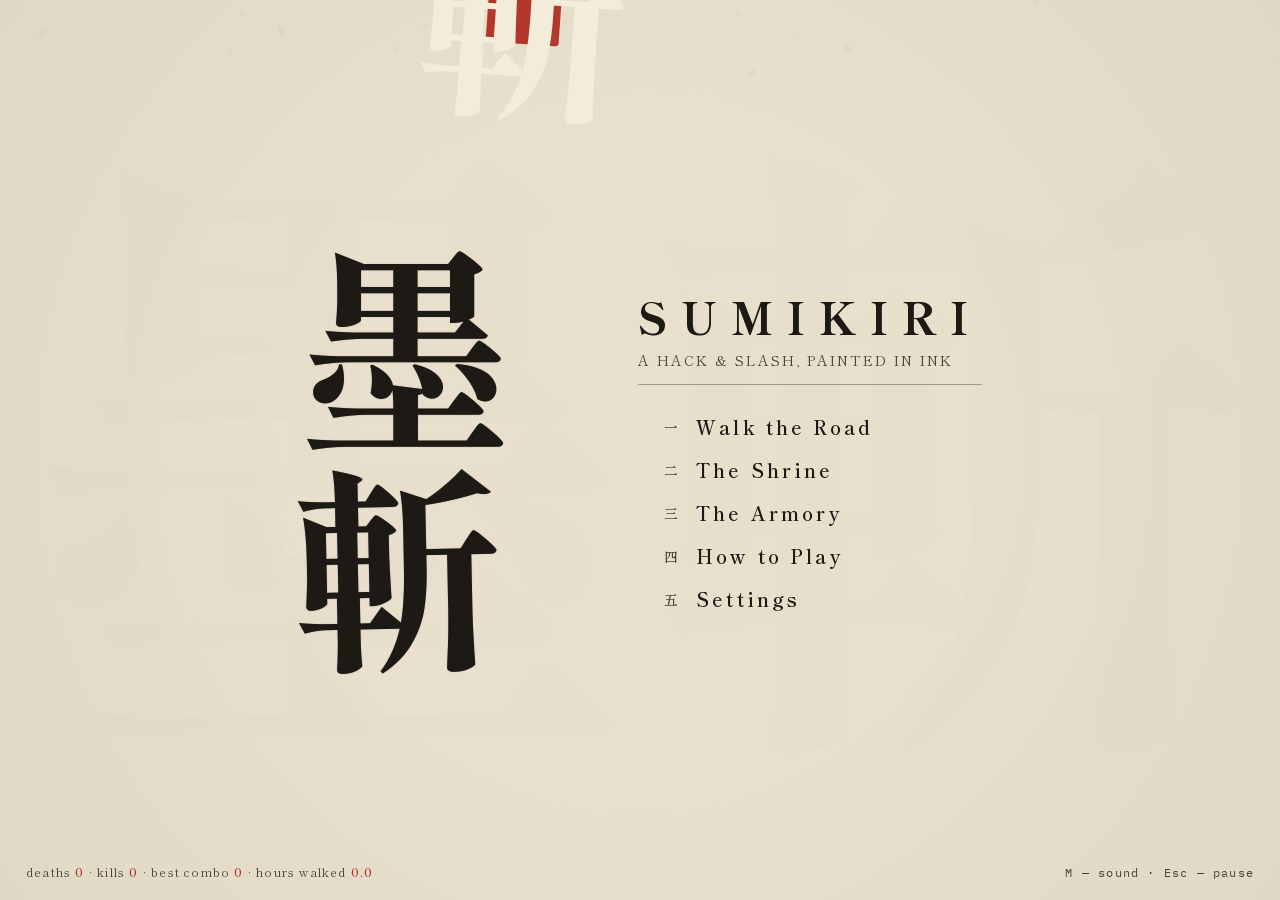
==== commit c7517644: "Add deflect posture combat loop This update reworks combat around deflects and posture instead of si" ====
--- a/index.html
+++ b/index.html
@@ -205,28 +205,30 @@
           <div class="krow"><span class="k">W A S D / arrows</span><span>Move.</span></div>
           <div class="krow"><span class="k">mouse</span><span>Aim every cut.</span></div>
           <div class="krow"><span class="k">left click</span><span>Slash — chain up to 4 hits. Mashing flows into combos.</span></div>
-          <div class="krow"><span class="k">right click</span><span><b>Parry</b> the red flash. A perfect parry stops time, staggers attackers and reflects projectiles.</span></div>
+          <div class="krow"><span class="k">right click</span><span><b>Deflect</b> the red flash. Deflects stagger attackers and fill their posture — but never deflect a <b>危</b>.</span></div>
           <div class="krow"><span class="k">space</span><span>Dash — invulnerable while dashing. Cancels any swing.</span></div>
           <div class="krow"><span class="k">E</span><span>Art — when the Ki meter is full, unleash a devastating technique.</span></div>
           <div class="krow"><span class="k">1 – 4</span><span>Swap between owned weapons (fixed slot per weapon).</span></div>
           <div class="krow"><span class="k">Esc / M</span><span>Pause / sound.</span></div>
           <h3 style="margin-top:20px">READING THE INK</h3>
-          <p><b>Red flashes</b> are attacks about to land — dodge, dash through, or parry them. <b>Golden flashes</b> belong to bosses; a golden cut can only be answered with a parry.</p>
-          <p>You take no contact damage — only telegraphed attacks hurt. Every death is readable in hindsight.</p>
+          <p><b>Red flashes</b> can be <b>deflected</b>. Deflects fill the attacker's <b>posture</b> — the amber bar under their health. A full bar <b>breaks</b> them: a broken foe glows gold, bears a pulsing 死, and your next cut is a one-strike <b>DEATHBLOW</b>. On bosses, a deathblow carves a chunk of their life. Posture bleeds away if you stop pressing — stay aggressive.</p>
+          <p><b>危 — perilous.</b> Attacks marked with the red kanji <i>cannot be deflected</i> and hit 40% harder. Dash through them, or leave. A last-instant dodge is a <b>perfect dodge</b> (見切): it restores Ki and sharpens your next cuts.</p>
+          <p><b>Gold arcs</b> from bosses are their proudest cuts — deflect those for heavy posture damage. <b>Red line-dashes</b> are perilous: dodge only.</p>
+          <p>Melee yokai now attack in chains. Keep swinging, keep deflecting. You take no contact damage — only telegraphed attacks hurt, and every death is readable in hindsight.</p>
         </div>
         <div>
           <h3>THE STYLE RANKS</h3>
           <p>Hit without being hit and the rank climbs: 初 → 中 → 上 → 極 → 鬼 → 神. Higher ranks pay more ash. Get hit and the rank bleeds.</p>
           <h3>A BESTIARY OF SMALL HORRORS</h3>
-          <div class="gloss"><b>Kappa Imp</b> <i>act I</i> — the fodder. Hunts in packs.</div>
-          <div class="gloss"><b>Oni Brute</b> <i>act I</i> — slow, heavy slams. Circle it.</div>
-          <div class="gloss"><b>Tengu Scribe</b> <i>act I</i> — keeps its distance, throws fans. Slice the fans out of the air, or parry them back.</div>
-          <div class="gloss"><b>Borei Wraith</b> <i>act II</i> — fast lunges along a red line.</div>
-          <div class="gloss"><b>Inugami Hound</b> <i>act II</i> — charges and detonates. Kill it early and it dies quietly.</div>
-          <div class="gloss"><b>Kame Guard</b> <i>act III</i> — shielded from the front. Flank it, or break the shell with the Kanabō.</div>
+          <div class="gloss"><b>Kappa Imp</b> <i>act I</i> — the fodder. Hunts in packs, chains two cuts, sometimes lunges with 危.</div>
+          <div class="gloss"><b>Oni Brute</b> <i>act I</i> — heavy slam chains; a perilous slam reaches wider. Circle it.</div>
+          <div class="gloss"><b>Tengu Scribe</b> <i>act I</i> — keeps distance, throws fans. Slice the fans from the air, or deflect them back.</div>
+          <div class="gloss"><b>Borei Wraith</b> <i>act II</i> — fast lunges; nearly half are perilous 危. Dodge, don't deflect.</div>
+          <div class="gloss"><b>Inugami Hound</b> <i>act II</i> — perilous charge that detonates. Dash through it at the last breath for a 見切.</div>
+          <div class="gloss"><b>Kame Guard</b> <i>act III</i> — shielded from the front; pokes in threes. Flank it, pierce with blessings, or break the shell with the Kanabō.</div>
           <div class="gloss"><b>Chōchin Broker</b> <i>act III</i> — heals its allies. Silence it first.</div>
           <div class="gloss"><b>Gōma Sorcerer</b> <i>act IV</i> — summons endlessly and teleports when cornered.</div>
-          <div class="gloss"><b>Ashen elites</b> <i>act IV+</i> — ringed in red. Faster, harder, worth triple.</div>
+          <div class="gloss"><b>Ashen elites</b> <i>act IV+</i> — ringed in red, deeper posture, worth triple. Deathblows still end them.</div>
         </div>
       </div>
     </div>
@@ -292,13 +294,12 @@
 <script>
 'use strict';
 /* ==================================================================
-   LOAD ORDER MATTERS (this was the bug that killed the menu):
+   LOAD ORDER MATTERS:
    1. utils / storage / save / audio / input / canvas  (crash-safe)
-   2. game state + data tables (pure literals, cannot throw)
+   2. game state + data tables (pure literals)
    3. menu navigation + #ui click listener  (attached EARLY)
    4. sprites, game logic, rendering
    5. settings wiring + boot
-   Nothing in 4–5 can prevent the menu from working.
    ================================================================== */
 
 /* ============================ 1a. utils ============================ */
@@ -315,7 +316,7 @@
 const easeOutQ=t=>1-(1-t)*(1-t);
 const $=q=>document.querySelector(q);
 const fmtT=s=>`${Math.floor(s/60)}:${String(Math.floor(s%60)).padStart(2,'0')}`;
-const INK='#1d1a16',INK2='#4a443c',PAPER='#e9e1cd',PAPER2='#f2ecd9',RED='#b3372a',RED2='#8c2b1f',GOLD='#8f6d1f';
+const INK='#1d1a16',INK2='#4a443c',PAPER='#e9e1cd',PAPER2='#f2ecd9',RED='#b3372a',RED2='#8c2b1f',GOLD='#8f6d1f',AMBER='#c9932a';
 
 /* ============================ 1b. safe storage ============================ */
 const store={
@@ -329,7 +330,7 @@
   weapons:{katana:true},lastWeapon:'katana',unlockedAct:1,abyssUnlocked:false,abyssBest:0,difficulty:1,
   shake:true,numbers:true,seenHelp0:false,stats:{kills:0,deaths:0,bestCombo:0,playTime:0}});
 let SAVE=defaultSave();
-(function loadSave(){ /* FIX: this was written as a non-invoked arrow IIFE — saves never loaded */
+(function loadSave(){
   const s=store.get(SAVE_KEY);if(!s)return;
   try{const p=JSON.parse(s);
     SAVE=Object.assign(defaultSave(),p);
@@ -338,7 +339,13 @@
     SAVE.weapons=Object.assign({katana:true},p.weapons||{});
   }catch(e){SAVE=defaultSave();}})();
 function persist(){store.set(SAVE_KEY,JSON.stringify(SAVE));}
-const DIFFI=()=>[{dmg:.8,hp:.9,spd:.94},{dmg:1,hp:1,spd:1},{dmg:1.2,hp:1.14,spd:1.06}][SAVE.difficulty];
+/* harder overall: Calm ≈ the old Storm; Storm/Tempest press much harder.
+   wind = telegraph-speed multiplier (lower = faster windups),
+   rec = recovery multiplier (lower = enemies re-attack sooner).        */
+const DIFFI=()=>[
+  {dmg:.85,hp:.95,spd:.96,wind:1.15,rec:1.15},
+  {dmg:1.15,hp:1.25,spd:1.08,wind:.85,rec:.8},
+  {dmg:1.35,hp:1.5,spd:1.16,wind:.72,rec:.65}][SAVE.difficulty];
 
 /* ============================ 1d. audio (synthesized) ============================ */
 const AU={ctx:null,master:null,vol:.7,muted:false,plucks:new Map(),step:0,nextNote:0,
@@ -422,8 +429,8 @@
 function jr(){if(once.RMB){once.RMB=false;return true;}return false;}
 
 /* ============================ 1f. canvas ============================ */
-const cv=$('#cv'),ctx=cv.getContext('2d'); /* transparent-backed: a dead script can never show black */
-let W=innerWidth,H=innerHeight,DPR=1,Z=1,vigC=null,_vigHurt=null; /* _vigHurt declared HERE (was the crash) */
+const cv=$('#cv'),ctx=cv.getContext('2d');
+let W=innerWidth,H=innerHeight,DPR=1,Z=1,vigC=null,_vigHurt=null;
 function resize(){DPR=Math.min(2,devicePixelRatio||1);W=innerWidth;H=innerHeight;
   cv.width=W*DPR;cv.height=H*DPR;cv.style.width=W+'px';cv.style.height=H+'px';
   Z=clamp(Math.min(W/1350,H/860),.72,1.5);
@@ -465,7 +472,7 @@
   {id:'blood',n:'Blood Ink',k:'血',r:1,d:'Heal 6% of damage you deal.'},
   {id:'rot',n:'Withering Rot',k:'滅',r:1,d:'Strikes inflict Ink Rot — 12 damage over 3s. Stacks.'},
   {id:'burst',n:'Ink Burst',k:'散',r:1,d:'Slain enemies burst, wounding nearby foes.'},
-  {id:'thirdeye',n:'Third Eye',k:'眼',r:1,d:'Parry window 45% longer. Parries restore 4 HP.'},
+  {id:'thirdeye',n:'Third Eye',k:'眼',r:1,d:'Deflect window 45% longer. Deflects restore 4 HP.'},
   {id:'storm',n:'Storm Steps',k:'走',r:1,d:'+1 dash charge.'},
   {id:'venge',n:'Vengeance',k:'瞋',r:1,d:'After taking a wound, your next strike deals +60%.'},
   {id:'mantle',n:"Night's Mantle",k:'護',r:1,d:'Dashing grants +50% damage for 1.5s.'},
@@ -483,19 +490,20 @@
   {id:'spd',n:'Swiftness',k:'風',max:4,cost:l=>Math.round(100*Math.pow(1.7,l)),d:l=>`+4% move speed per rank · now +${l*4}%`},
   {id:'fortune',n:'Fortune',k:'運',max:4,cost:l=>Math.round(130*Math.pow(1.7,l)),d:l=>`+10% ash from kills · now +${l*10}%`},
   {id:'discipline',n:'Discipline',k:'規',max:2,cost:l=>600+l*900,d:l=>`Begin every run with ${l} free inkmarks.`},
-  {id:'rejuv',n:'Rejuvenation',k:'癒',max:4,cost:l=>Math.round(120*Math.pow(1.7,l)),d:l=>`+8% HP restored between stages · now +${30+l*8}%`},
+  {id:'rejuv',n:'Rejuvenation',k:'癒',max:4,cost:l=>Math.round(120*Math.pow(1.7,l)),d:l=>`+8% HP restored between stages · now +${22+l*8}%`},
   {id:'talisman',n:'Talisman',k:'符',max:1,cost:()=>1400,d:()=>'Once per act, death returns you at half HP.'}];
 
+/* Sekiro-flavoured enemy table: chain = follow-up swings, peril = chance of an undeflectable 危 strike */
 const ENEMY={
-  kappa:{name:'Kappa Imp',hp:24,spd:120,r:15,dmg:8,ash:4,atk:'melee',rng:56,wind:.55,rec:.75},
-  oni:{name:'Oni Brute',hp:72,spd:76,r:24,dmg:15,ash:9,atk:'slam',rng:92,wind:.85,rec:1.05,aoe:100},
-  tengu:{name:'Tengu Scribe',hp:34,spd:104,r:16,dmg:9,ash:7,atk:'volley',rng:430,wind:.7,rec:1.35,keep:270},
-  wraith:{name:'Borei Wraith',hp:30,spd:148,r:14,dmg:11,ash:8,atk:'lunge',rng:220,wind:.5,rec:.9},
-  kame:{name:'Kame Guard',hp:95,spd:52,r:21,dmg:14,ash:11,atk:'poke',rng:132,wind:.7,rec:1.15,guard:true},
+  kappa:{name:'Kappa Imp',hp:26,spd:128,r:15,dmg:9,ash:4,atk:'melee',rng:60,wind:.5,rec:.62,chain:1,peril:.22},
+  oni:{name:'Oni Brute',hp:80,spd:82,r:24,dmg:17,ash:9,atk:'slam',rng:96,wind:.72,rec:.8,aoe:105,chain:2,peril:.3},
+  tengu:{name:'Tengu Scribe',hp:34,spd:106,r:16,dmg:9,ash:7,atk:'volley',rng:430,wind:.62,rec:1.05,keep:270},
+  wraith:{name:'Borei Wraith',hp:34,spd:158,r:14,dmg:12,ash:8,atk:'lunge',rng:230,wind:.42,rec:.68,chain:1,peril:.45},
+  kame:{name:'Kame Guard',hp:105,spd:56,r:21,dmg:15,ash:11,atk:'poke',rng:138,wind:.58,rec:.8,guard:true,chain:2,peril:.25},
   broker:{name:'Chōchin Broker',hp:46,spd:74,r:16,dmg:0,ash:13,atk:'none',rng:0,wind:0,rec:1},
-  hound:{name:'Inugami Hound',hp:26,spd:172,r:15,dmg:12,ash:8,atk:'boom',rng:340,wind:.5,rec:.4},
-  sorc:{name:'Gōma Sorcerer',hp:64,spd:62,r:19,dmg:0,ash:15,atk:'summon',rng:999,wind:1.5,rec:2.4,keep:400},
-  mirror:{name:'Mirror Shade',hp:52,spd:120,r:14,dmg:8,ash:0,atk:'volley',rng:420,wind:.6,rec:1.2,keep:250}};
+  hound:{name:'Inugami Hound',hp:26,spd:176,r:15,dmg:12,ash:8,atk:'boom',rng:340,wind:.46,rec:.4},
+  sorc:{name:'Gōma Sorcerer',hp:64,spd:62,r:19,dmg:0,ash:15,atk:'summon',rng:999,wind:1.4,rec:2.2,keep:400},
+  mirror:{name:'Mirror Shade',hp:52,spd:120,r:14,dmg:8,ash:0,atk:'volley',rng:420,wind:.55,rec:1.05,keep:250}};
 
 const BOSSES={
   goroki:{name:'Goroki, Warlord of Rot',kanji:'鬼',hp:520,r:42,spd:70,touch:9,moves:['slam','charge','shock','summon'],summon:'kappa'},
@@ -541,13 +549,13 @@
  {n:'Cinder Bloom',w:['wraith!*4,kappa*6','oni!*2,tengu!*2']},
  {n:'The Smoke That Walks',w:['sorc!*2,hound!*3','kame!*2,broker!*1,wraith!*3']},
  {n:'Harvest of Cinders',w:['oni!*3,kame!*2','tengu!*3,sorc!*1,hound!*3']},
- {n:'The Unquiet Kiln',w:['oni!*2,wraith!*4,kame*2','sorc!*2,broker!*1,hound!*4','tengu!*3,oni!*2,kame*2']},
+ {n:'The Unquiet Kiln',w:['oni!*2,wraith!*4,kame*2','sorc!*2,broker!*1,hound*4','tengu!*3,oni!*2,kame*2']},
  {n:'What Refuses to Burn',boss:'hollow'}]},
 {name:'The Blank Eternity',kanji:'七',intro:['At the edge of the page','the painter\u2019s hand hesitates.','Finish the story.'],stages:[
  {n:'Where Ink Was Born',w:['wraith!*5,kappa*5','oni!*3,tengu!*2']},
  {n:'The Unpainted Army',w:['kame!*3,hound!*4','sorc!*2,wraith!*4']},
  {n:'The Margin of the World',w:['oni!*3,tengu!*3,broker!*1','kame!*3,sorc!*2']},
- {n:'The Last White Space',w:['oni!*3,wraith!*4,hound!*3','kame!*2,sorc!*2,tengu!*3','oni!*4,broker!*1,kame!*2']},
+ {n:'The Last White Space',w:['oni!*3,wraith!*4,hound*3','kame!*2,sorc!*2,tengu!*3','oni!*4,broker!*1,kame*2']},
  {n:'The Painter\u2019s Hand',boss:'kami'}]}];
 
 const DEATHLINES=['The ink dries. The story doesn\u2019t.','Even the greatest stroke begins on a blank page.','The crows will remember this one.','A blade is only borrowed. So is a life.','Rest. The paper keeps your place.','Somewhere, a brush is already dipping again.','The paper forgives. It always does.','Wipe the blade. Bow. Begin again.'];
@@ -584,8 +592,9 @@
   const list=$('#armory-list');if(!list)return;list.innerHTML='';
   Object.entries(WEAPONS).forEach(([id,w])=>{const owned=!!SAVE.weapons[id];
     const row=document.createElement('div');row.className='row';
-    row.innerHTML=`<div class="kan">${w.k}</div><div class="mid"><b>${w.name}</b><p>${w.desc}</p>
-      <div class="wstats">damage ${w.dmg.join('/')} · reach ${w.range} · beat ${w.rate}s${w.guardBreak?' · breaks shields':''}</div></div>`;
+    /* FIX: was ${w.k} — the data property is `kanji`, so the glyph column showed "undefined" */
+    row.innerHTML=`<div class="kan">${w.kanji}</div><div class="mid"><b>${w.name}</b><p>${w.desc}</p>
+      <div class="wstats">damage ${w.dmg.join('/')} · reach ${w.range} · beat ${w.rate}s${w.guardBreak?' · breaks shields':''}${w.guardBreak?' · heavy posture damage':''}</div></div>`;
     const btn=document.createElement('button');btn.className='buy';
     if(!owned){btn.textContent=`礼 ${w.cost}`;if(SAVE.ash<w.cost)btn.disabled=true;
       btn.onclick=()=>{SAVE.ash-=w.cost;SAVE.weapons[id]=true;persist();AU.buy();renderArmory();};}
@@ -607,7 +616,6 @@
     node.innerHTML=`<div class="dot" style="border-color:${RED}"></div><div class="a-k" style="color:${RED}">無</div>
       <div class="a-n">The Abyss</div><div class="a-s">best wave ${SAVE.abyssBest}</div>`;
     node.onclick=()=>{AU.init();AU.ui();startRun(1,true);};strip.appendChild(node);}}
-/* every route returns explicitly; nothing falls through */
  $('#ui').addEventListener('click',e=>{
   const b=e.target.closest('[data-go]');if(!b)return;
   try{
@@ -781,14 +789,14 @@
 function newPlayer(){return{x:RW/2,y:RH*.68,vx:0,vy:0,r:13,hp:100,maxhp:100,facing:0,weapon:SAVE.lastWeapon,
   comboIdx:0,comboT:0,swing:null,bufT:0,dashT:0,dashDir:0,dashCharges:2,dashRe:0,
   ki:0,parryT:0,parryCd:0,invuln:0,dead:false,deadT:0,mantle:0,veng:false,artT:0,swapT:0,walk:0,
-  ownedWeapons:[],st:{}};}
+  pdodT:0,dmgBuffT:0,ownedWeapons:[],st:{}};}
 function recalc(){if(!P)return;const m=SAVE.meta;
   P.st.dmg=(1+m.str*.06)*(1+bl('vermilion')*.2);
   P.st.spd=258*(1+m.spd*.04)*(1+bl('swift')*.12);
   P.st.range=1+bl('reach')*.12;
   P.st.crit=.05+(P.weapon==='twin'?.08:0)+bl('deepcuts')*.1;
   P.st.armor=Math.min(.6,bl('iron')*.12);
-  P.st.parryW=.16*(1+bl('thirdeye')*.45);
+  P.st.parryW=.13*(1+bl('thirdeye')*.45); /* tighter, Sekiro-style */
   P.st.dashMax=2+bl('storm');
   P.st.kiGain=1+bl('focused')*.35;
   P.st.rate=1/(1+bl('thousand')*.15);
@@ -804,7 +812,7 @@
 function inkBurst(x,y,n,col,pow=1){for(let i=0;i<n;i++){const a=rnd(TAU),s=rnd(60,340)*pow;
   addPart({x,y,vx:Math.cos(a)*s,vy:Math.sin(a)*s-60,life:rnd(.3,.8),max:.8,size:rnd(1.5,4.5),color:col||INK,grav:520,drag:.9});}}
 function addFloat(x,y,text,color,size=13){if(G.floats.length>70)G.floats.shift();
-  if(!SAVE.numbers&&color!==GOLD)return;G.floats.push({x:x+rnd(-8,8),y:y-14,text,color,size,t:0,dur:.75});}
+  if(!SAVE.numbers&&color!==GOLD&&color!==RED)return;G.floats.push({x:x+rnd(-8,8),y:y-14,text,color,size,t:0,dur:.75});}
 function splat(x,y,big){const s=SPLATS[rndi(0,SPLATS.length-1)];G.dctx.save();G.dctx.translate(x,y);G.dctx.rotate(rnd(TAU));
   const sc=(big?rnd(.9,1.6):rnd(.35,.8));G.dctx.globalAlpha=rnd(.5,.85);
   G.dctx.drawImage(s,-70*sc,-70*sc,140*sc,140*sc);G.dctx.restore();}
@@ -815,7 +823,8 @@
   G.projs.push(Object.assign({x,y,vx:Math.cos(ang)*spd,vy:Math.sin(ang)*spd,r:opts.r||7,
   dmg,friendly:false,ttl:opts.ttl||6,kind:opts.kind||'fan',spin:rnd(TAU),dead:false},opts));}
 function fproj(x,y,ang,spd,dmg,opts={}){eproj(x,y,ang,spd,dmg,Object.assign({friendly:true,kind:'wave'},opts));}
-function addTele(o){G.teles.push(Object.assign({t:o.delay?-o.delay:0,dur:.7,r:60,dmg:12,kind:'circle',ang:0,spread:2.4,len:200,w:26,parry:false,vis:false},o));}
+function addTele(o){const dur=(o.dur!==undefined?o.dur:.7)*DIFFI().wind; /* difficulty tightens telegraphs */
+  G.teles.push(Object.assign({t:o.delay?-o.delay:0,r:60,dmg:12,kind:'circle',ang:0,spread:2.4,len:200,w:26,parry:false,vis:false,peril:false},o,{dur}));}
 function teleHitPlayer(t){
   if(t.kind==='circle'){if(dist(t.x,t.y,P.x,P.y)<t.r+P.r)return true;}
   else if(t.kind==='line'){const d=dist(t.x,t.y,P.x,P.y);if(d<t.len+P.r){const a=angTo(t.x,t.y,P.x,P.y);if(Math.abs(angDiff(t.ang,a))<Math.atan2(t.w,d)+.15)return true;}}
@@ -825,7 +834,7 @@
 /* ============================ 4e. player combat ============================ */
 function startSwing(){const w=WEAPONS[P.weapon];const idx=P.comboIdx%w.dmg.length;
   P.swing={t:0,dur:w.rate*P.st.rate,idx,hit:false,flip:idx%2===1};
-  const a=P.facing;P.vx+=Math.cos(a)*70;P.vy+=Math.sin(a)*70;
+  const a=P.facing;P.vx+=Math.cos(a)*90;P.vy+=Math.sin(a)*90; /* step in with every cut */
   G.slashes.push({ang:a,spread:w.arc*(idx===w.dmg.length-1?1.25:1),range:w.range*P.st.range,t:0,dur:.24,flip:idx%2===1});
   AU.slash(idx);}
 function doSwingHit(){const w=WEAPONS[P.weapon];const rng=w.range*P.st.range+P.r;let hitAny=false,blocked=0;
@@ -834,17 +843,24 @@
       pr.dead=true;addPart({x:pr.x,y:pr.y,life:.3,max:.3,size:4,color:'#6c6a7c'});}}
   for(const e of G.enemies){if(e.dead)continue;const d=dist(e.x,e.y,P.x,P.y);
     if(d<rng+e.r&&Math.abs(angDiff(P.facing,angTo(P.x,P.y,e.x,e.y)))<w.arc/2+.32){
+      /* DEATHBLOW: a broken non-boss dies to one cut */
+      if(e.broken&&!e.boss){deathblow(e);hitAny=true;continue;}
       let dmg=w.dmg[Math.min(P.swing.idx,w.dmg.length-1)]*P.st.dmg;
       const ang=angTo(P.x,P.y,e.x,e.y);
       let crit=Math.random()<P.st.crit;if(crit)dmg*=2;
       if(P.mantle>0)dmg*=1.5;if(P.veng){dmg*=1.6;P.veng=false;}
+      if(P.dmgBuffT>0)dmg*=1.25; /* perfect-dodge empowerment */
       if(bl('execute')&&e.hp<e.maxhp*.25)dmg*=2;
+      /* boss deathblow: double damage + a carved chunk of its life */
+      if(e.broken&&e.boss){dmg=dmg*2+e.maxhp*.15;e.broken=false;e.posture=0;
+        slowmo(.4,.25);AU.stamp();trauma(.5);addFloat(e.x,e.y-70,'DEATHBLOW',RED,16);}
       let guardBlocked=false;
       if(e.def&&e.def.guard&&!w.guardBreak&&bl('pierce')===0){
         const facingAtk=Math.abs(angDiff(e.facing,angTo(e.x,e.y,P.x,P.y)))<1.15;
         if(facingAtk){guardBlocked=true;dmg*=.15;}}
       if(guardBlocked){addFloat(e.x,e.y,'blocked','#8b8494',11);blocked++;}
-      damageEnemy(e,dmg,{crit,ang,knock:w.knock*(guardBlocked?0:1)});
+      damageEnemy(e,dmg,{crit,ang,knock:w.knock*(guardBlocked?0:1),
+        posture:guardBlocked?2:(w.guardBreak?11:5)});
       if(!guardBlocked){hitAny=true;
         if(bl('rot')){e.rotS=Math.min(6,(e.rotS||0)+1);e.rotT=3;}
         if(bl('blood')&&P.hp<P.maxhp)P.hp=Math.min(P.maxhp,P.hp+dmg*.06);
@@ -854,24 +870,47 @@
   if(hitAny){hitstop(w.guardBreak?.09:.045);G.style.t=0;G.style.combo++;G.style.pts=Math.min(300,G.style.pts+4+G.style.combo*.4);
     if(G.style.combo>G.run.bestCombo)G.run.bestCombo=G.style.combo;
     if(G.style.combo>SAVE.stats.bestCombo)SAVE.stats.bestCombo=G.style.combo;
-    P.ki=Math.min(100,P.ki+4*P.st.kiGain);trauma(.14);}
+    P.ki=Math.min(100,P.ki+3.2*P.st.kiGain);trauma(.14);}
   else if(blocked)AU.hit();}
+function deathblow(e){slowmo(.35,.2);G.flash=.45;AU.stamp();AU.crit();
+  addFloat(e.x,e.y-34,'DEATHBLOW',RED,16);
+  inkBurst(e.x,e.y,28,INK,1.5);trauma(.5);
+  P.ki=Math.min(100,P.ki+8);
+  killEnemy(e);}
 function tryParry(){if(P.parryCd>0)return;P.parryT=P.st.parryW;P.parryCd=.6;}
 function parrySuccess(src){P.parryT=0;P.parryCd=.18;slowmo(.3,.25);hitstop(.09);G.flash=.35;
-  P.ki=Math.min(100,P.ki+25*P.st.kiGain);trauma(.3);AU.parry();
+  P.ki=Math.min(100,P.ki+20*P.st.kiGain);trauma(.3);AU.parry();
   if(bl('thirdeye'))P.hp=Math.min(P.maxhp,P.hp+4*bl('thirdeye'));
   G.fx.push({kind:'pring',x:P.x,y:P.y,t:0,dur:.4});
-  if(src&&src.stun!==undefined)src.stun=Math.max(src.stun||0,src.boss?2.4:1.4);}
+  /* deflects are the fastest way to fill posture (Sekiro rhythm) */
+  if(src&&!src.dead&&src.posture!==undefined){
+    src.posture=Math.min(src.postureMax,src.posture+(src.boss?20:24));src.pLastHit=1.4;
+    if(src.posture>=src.postureMax&&!src.broken)breakEnemy(src);}
+  if(src&&src.stun!==undefined&&!src.broken)src.stun=Math.max(src.stun||0,src.boss?2.2:1.3);}
+function breakEnemy(e){
+  e.broken=true;e.brokenT=e.boss?2.6:2.3;e.posture=e.postureMax;e.peril=false;
+  if(e.boss){e.move=null;e.state='idle';e.stateT=.6;
+    G.flash=.4;slowmo(.55,.3);AU.roar();trauma(.7);
+    addFloat(e.x,e.y-e.r-46,'POSTURE BROKEN',RED,17);}
+  else{e.state='recover';e.t=.7;e.vx*=.3;e.vy*=.3;
+    slowmo(.25,.35);trauma(.4);AU.stamp();
+    addFloat(e.x,e.y-e.r-24,'死',RED,22);}}
+function perfectDodge(){if(P.pdodT>0)return;P.pdodT=.6;
+  P.ki=Math.min(100,P.ki+12);P.dmgBuffT=1.4;
+  addFloat(P.x,P.y-34,'見切',GOLD,15);AU.deflect();
+  G.fx.push({kind:'pring',x:P.x,y:P.y,t:0,dur:.35});}
 function doArt(){P.ki=0;P.artT=.5;slowmo(.5,.2);AU.ki();G.flash=.5;trauma(.5);
   const rng=(P.weapon==='naginata'?280:240)*P.st.range;
   G.slashes.push({ang:0,spread:TAU,range:rng,t:0,dur:.4,flip:false,art:true});
   for(const e of G.enemies){if(e.dead)continue;if(dist(e.x,e.y,P.x,P.y)<rng+e.r)
-    damageEnemy(e,65*P.st.dmg,{crit:Math.random()<P.st.crit+.15,ang:angTo(P.x,P.y,e.x,e.y),knock:380});}
+    damageEnemy(e,65*P.st.dmg,{crit:Math.random()<P.st.crit+.15,ang:angTo(P.x,P.y,e.x,e.y),knock:380,posture:12});}
   for(const pr of G.projs)if(!pr.friendly)pr.dead=true;
   inkBurst(P.x,P.y,40,INK,1.6);splat(P.x,P.y,true);hitstop(.1);}
-function damagePlayer(dmg,src){if(!P||P.dead||P.invuln>0||P.dashT>0)return false;
+function damagePlayer(dmg,src){if(!P||P.dead)return false;
+  if(P.dashT>0){perfectDodge();return false;} /* dodging through an attack is rewarded */
+  if(P.invuln>0)return false;
   const d=Math.max(1,Math.round(dmg*(1-P.st.armor)));
-  P.hp-=d;P.invuln=.85;G.hurtV=.6;trauma(.4);AU.hurt();splat(P.x,P.y,false);
+  P.hp-=d;P.invuln=.7;G.hurtV=.6;trauma(.4);AU.hurt();splat(P.x,P.y,false);
   addFloat(P.x,P.y-24,d,RED2,15);
   G.style.pts=Math.max(0,G.style.pts-35);G.style.combo=0;
   if(bl('venge'))P.veng=true;
@@ -889,22 +928,28 @@
   const hsc=(1+.3*(act-1))*DIFFI().hp,dsc=(1+.18*(act-1))*DIFFI().dmg;
   const e={type,def:d,x,y,vx:0,vy:0,kx:0,ky:0,r:d.r*(elite?1.2:1),facing:rnd(TAU),state:'seek',t:0,cd:rnd(.3,1),flash:0,stun:0,elite,
     hp:d.hp*hsc*(elite?2.4:1)*(G.run.abyss?1+G.run.wave*.03:1),maxhp:0,spd:d.spd*DIFFI().spd*(elite?1.12:1),dmg:d.dmg*dsc*(elite?1.25:1),
-    bob:rnd(TAU),rotS:0,rotT:0,rotAcc:0,life:0,fireT:0,aim:0,chan:0,tpCd:0,side:0,healing:null,atkDone:false,dead:false};
-  e.maxhp=e.hp;G.enemies.push(e);inkBurst(x,y,10,INK,.8);return e;}
+    bob:rnd(TAU),rotS:0,rotT:0,rotAcc:0,life:0,fireT:0,aim:0,chan:0,tpCd:0,side:0,healing:null,atkDone:false,dead:false,
+    wMul:DIFFI().wind,peril:false,chainLeft:0,chainN:0,posture:0,pLastHit:0,postureMax:0,broken:false,brokenT:0};
+  e.maxhp=e.hp;
+  e.postureMax=(28+e.hp*.35)*(elite?1.5:1);
+  G.enemies.push(e);inkBurst(x,y,10,INK,.8);return e;}
 function damageEnemy(e,dmg,opts={}){if(e.dead)return;dmg=Math.max(1,Math.round(dmg));
   e.hp-=dmg;e.flash=.09;
   if(opts.crit){addFloat(e.x,e.y-10,dmg+'!',RED,17);AU.crit();}else addFloat(e.x,e.y-10,dmg,INK,12);
   if(!e.boss){e.kx+=(opts.knock||100)*Math.cos(opts.ang||0)/e.r*3;e.ky+=(opts.knock||100)*Math.sin(opts.ang||0)/e.r*3;}
   inkBurst(e.x,e.y,opts.crit?10:5,INK,.8);AU.hit();
   if(e.type==='sorc'&&e.state==='channel')e.chan+=.4;
+  if(opts.posture&&e.hp>0){
+    e.posture=Math.min(e.postureMax,e.posture+opts.posture);e.pLastHit=1.4;
+    if(e.posture>=e.postureMax&&!e.broken)breakEnemy(e);}
   if(e.hp<=0)killEnemy(e);}
 function killEnemy(e){if(e.dead)return;e.dead=true;
   splat(e.x,e.y,e.boss||e.elite);inkBurst(e.x,e.y,e.boss?60:16,INK,e.boss?2:1);
   const ash=Math.round((e.def.ash||0)*(1+(G.run.abyss?G.run.wave*.05:G.run.act*.25))*(1+G.style.rank*.25)*(1+SAVE.meta.fortune*.1)*(e.elite?3:1));
   if(ash>0){const drops=Math.min(6,2+Math.ceil(ash/6));
     for(let i=0;i<drops;i++)G.pickups.push({kind:'ash',x:e.x+rnd(-14,14),y:e.y+rnd(-14,14),vx:rnd(-40,40),vy:rnd(-60,-20),val:Math.ceil(ash/drops),t:0});}
-  if(Math.random()<(e.type==='broker'?1:.12))G.pickups.push({kind:'orb',x:e.x,y:e.y,vx:rnd(-30,30),vy:rnd(-40,0),t:0});
-  if(bl('burst')){for(const o of G.enemies)if(!o.dead&&o!==e&&dist(o.x,o.y,e.x,e.y)<115)damageEnemy(o,20*P.st.dmg,{ang:angTo(e.x,e.y,o.x,o.y),knock:60});
+  if(Math.random()<(e.type==='broker'?1:.08))G.pickups.push({kind:'orb',x:e.x,y:e.y,vx:rnd(-30,30),vy:rnd(-40,0),t:0});
+  if(bl('burst')){for(const o of G.enemies)if(!o.dead&&o!==e&&dist(o.x,o.y,e.x,e.y)<115)damageEnemy(o,20*P.st.dmg,{ang:angTo(e.x,e.y,o.x,o.y),knock:60,posture:4});
     inkBurst(e.x,e.y,20,RED2,1.2);}
   if(bl('drums'))P.dashRe=Math.max(0,P.dashRe-.4);
   G.run.kills++;SAVE.stats.kills++;AU.kill();hitstop(e.elite?.08:.05);trauma(e.boss?.6:.18);
@@ -918,14 +963,20 @@
 function countMinions(){let n=0;for(const e of G.enemies)if(!e.dead&&e.type==='kappa'&&e.life<6)n++;return n;}
 function houndBoom(e){e.dead=true;splat(e.x,e.y,false);inkBurst(e.x,e.y,26,RED2,1.4);trauma(.35);AU.kill();AU.zap();
   G.fx.push({kind:'boom',x:e.x,y:e.y,t:0,dur:.3,r:95});
-  if(dist(e.x,e.y,P.x,P.y)<95+P.r){if(P.parryT>0)parrySuccess(null);else damagePlayer(e.dmg*1.6,e);}}
+  if(dist(e.x,e.y,P.x,P.y)<95+P.r)damagePlayer(e.dmg*1.6,e);}
 
 function updateEnemy(e,dt){e.life+=dt;e.bob+=dt*(6+e.spd*.01);if(e.flash>0)e.flash-=dt;
+  if(e.pLastHit>0)e.pLastHit-=dt;
+  if(e.posture>0&&!e.broken&&e.pLastHit<=0)e.posture=Math.max(0,e.posture-dt*7); /* keep pressing, or it drains */
   if(e.rotS>0){e.rotT-=dt;const d=4*e.rotS*dt;e.hp-=d;e.rotAcc+=d;
     if(e.rotAcc>10){addFloat(e.x,e.y-10,Math.round(e.rotAcc),INK2,10);e.rotAcc=0;}
     if(e.rotT<=0){e.rotS--;e.rotT=3;}
     if(e.hp<=0){killEnemy(e);return;}}
   e.x+=e.kx*dt;e.y+=e.ky*dt;e.kx*=Math.exp(-8*dt);e.ky*=Math.exp(-8*dt);
+  if(e.broken){e.brokenT-=dt;e.vx*=Math.exp(-5*dt);e.vy*=Math.exp(-5*dt);
+    if(e.brokenT<=0){e.broken=false;e.posture=0;}
+    e.x=clamp(e.x,WALL+e.r,RW-WALL-e.r);e.y=clamp(e.y,WALL+e.r,RH-WALL-e.r);
+    return;}
   if(e.stun>0){e.stun-=dt;e.x+=e.vx*dt*.2;e.y+=e.vy*dt*.2;return;}
   e.cd-=dt;
   const dp=dist(e.x,e.y,P.x,P.y),angP=angTo(e.x,e.y,P.x,P.y);
@@ -947,37 +998,53 @@
         const a=rnd(TAU);e.x=clamp(P.x+Math.cos(a)*420,WALL+40,RW-WALL-40);e.y=clamp(P.y+Math.sin(a)*420,WALL+40,RH-WALL-40);
         inkBurst(e.x,e.y,12,'#221f2a');}
       e.tpCd-=dt;keepDist(e.def.keep);
-      if(e.cd<=0&&countMinions()<4){e.state='channel';e.chan=e.def.wind;}}
+      if(e.cd<=0&&countMinions()<4){e.state='channel';e.chan=e.def.wind*e.wMul;}}
     else if(e.def.atk==='volley'){keepDist(e.def.keep);e.facing=lerp2(e.facing,angP,dt*6);
-      if(dp<e.def.rng&&e.cd<=0){e.state='windup';e.t=e.def.wind;}}
+      if(dp<e.def.rng&&e.cd<=0){e.state='windup';e.t=e.def.wind*e.wMul;e.peril=false;}}
     else if(e.def.atk==='boom'){move(P.x,P.y,e.life>5?1.4:1);e.facing=lerp2(e.facing,angP,dt*8);
-      if(e.life>7){e.state='boomwind';e.t=.6;}
-      else if(dp<e.def.rng&&e.cd<=0){e.state='aim';e.t=e.def.wind;e.aim=angP;}}
+      if(e.life>7){e.state='boomwind';e.t=.6;e.peril=true;}
+      else if(dp<e.def.rng&&e.cd<=0){e.state='aim';e.t=e.def.wind*e.wMul;e.aim=angP;e.peril=true;}}
     else{move(P.x,P.y);e.facing=lerp2(e.facing,angP,dt*6);
-      if(dp<e.def.rng&&e.cd<=0){e.state='windup';e.t=e.def.wind;}}
+      if(dp<e.def.rng&&e.cd<=0){e.state='windup';e.chainN=0;e.chainLeft=e.def.chain||0;
+        e.peril=Math.random()<(e.def.peril||0); /* 危 roll */
+        e.t=e.def.wind*e.wMul*(e.peril?1.25:1);}}
     break;
   case 'windup':
     e.vx*=Math.exp(-6*dt);e.vy*=Math.exp(-6*dt);
     if(e.def.atk==='poke'||e.def.atk==='lunge'){if(e.t>e.def.wind*.35)e.facing=lerp2(e.facing,angP,dt*3);}
     else e.facing=lerp2(e.facing,angP,dt*5);
     e.t-=dt;
-    if(e.t<=0){e.state='active';e.t=e.def.atk==='lunge'?.34:(e.def.atk==='volley'?.4:.14);e.fireT=0;e.aim=angP;e.atkDone=false;}
+    if(e.t<=0){e.state='active';
+      e.t=e.def.atk==='lunge'?.34:(e.def.atk==='volley'?.4:(e.peril&&e.def.atk==='melee'?.22:.14));
+      e.fireT=0;e.aim=angP;e.atkDone=false;}
     break;
   case 'active':
     if(e.def.atk==='melee'||e.def.atk==='slam'||e.def.atk==='poke'){
-      const rng=e.def.atk==='slam'?e.def.aoe:e.def.rng;
-      if(!e.atkDone&&teleHitPlayer({kind:e.def.atk==='poke'?'line':'circle',x:e.x,y:e.y,r:rng,len:e.def.rng,ang:e.facing,w:30})&&!P.dead){
-        if(P.parryT>0&&dist(e.x,e.y,P.x,P.y)<e.def.rng+50)parrySuccess(e);
-        else damagePlayer(e.dmg,e);}
+      const rr=(e.def.atk==='slam'?e.def.aoe:e.def.rng)*(e.peril?1.2:1);
+      if(e.peril&&e.def.atk==='melee'){e.vx=Math.cos(e.aim)*430;e.vy=Math.sin(e.aim)*430;} /* peril lunge */
+      if(!e.atkDone&&teleHitPlayer({kind:e.def.atk==='poke'?'line':'circle',x:e.x,y:e.y,r:rr,len:e.def.rng,ang:e.facing,w:30})&&!P.dead){
+        if(!e.peril&&P.parryT>0&&dist(e.x,e.y,P.x,P.y)<e.def.rng+50)parrySuccess(e);
+        else damagePlayer(e.dmg*(e.peril?1.4:1),e);}
       e.atkDone=true;}
     else if(e.def.atk==='volley'){e.fireT-=dt;
       if(e.fireT<=0){e.fireT=.16;eproj(e.x,e.y,e.aim+rnd(-.06,.06),250,e.dmg);AU.deflect();}}
     else if(e.def.atk==='lunge'){e.vx=Math.cos(e.aim)*470;e.vy=Math.sin(e.aim)*470;
-      if(!e.atkDone&&dist(e.x,e.y,P.x,P.y)<e.r+P.r+8){if(P.parryT>0)parrySuccess(e);else damagePlayer(e.dmg,e);e.atkDone=true;}}
+      if(!e.atkDone&&dist(e.x,e.y,P.x,P.y)<e.r+P.r+8){
+        if(!e.peril&&P.parryT>0)parrySuccess(e);
+        else damagePlayer(e.dmg*(e.peril?1.4:1),e);
+        e.atkDone=true;}}
     e.t-=dt;
-    if(e.t<=0){e.state='recover';e.t=e.def.rec+rnd(.3);e.cd=e.def.rec;e.atkDone=false;}
+    if(e.t<=0){e.state='recover';e.t=e.def.rec*DIFFI().rec+rnd(.25);e.cd=e.def.rec*DIFFI().rec;e.atkDone=false;}
     break;
-  case 'recover':e.vx*=Math.exp(-4*dt);e.vy*=Math.exp(-4*dt);e.t-=dt;if(e.t<=0)e.state='seek';break;
+  case 'recover':e.vx*=Math.exp(-4*dt);e.vy*=Math.exp(-4*dt);e.t-=dt;
+    if(e.t<=0){
+      /* Sekiro-style chains: the next cut follows the first */
+      if(e.chainLeft>0&&dist(e.x,e.y,P.x,P.y)<e.def.rng*1.6&&Math.random()<.75){
+        e.chainLeft--;e.chainN++;e.state='windup';e.atkDone=false;
+        e.peril=Math.random()<((e.def.peril||0)*.5);
+        e.t=e.def.wind*e.wMul*.85*(e.peril?1.25:1);}
+      else{e.state='seek';e.cd=e.def.rec*DIFFI().rec+rnd(.15);}}
+    break;
   case 'aim':e.vx*=Math.exp(-8*dt);e.vy*=Math.exp(-8*dt);
     if(e.t>e.def.wind*.4)e.aim=lerp2(e.aim,angP,dt*4);
     e.t-=dt;if(e.t<=0){e.state='charging';e.t=1.1;AU.dash();}
@@ -989,15 +1056,16 @@
   case 'boomwind':e.vx*=Math.exp(-8*dt);e.vy*=Math.exp(-8*dt);e.t-=dt;if(e.t<=0)houndBoom(e);return;
   case 'channel':
     keepDist(e.def.keep);e.chan-=dt;
-    if(e.chan<=0){e.state='seek';e.cd=e.def.rec;
+    if(e.chan<=0){e.state='seek';e.cd=e.def.rec*DIFFI().rec;
       for(let i=0;i<2;i++)spawnMark('kappa',clamp(e.x+rnd(-140,140),WALL+40,RW-WALL-40),clamp(e.y+rnd(-140,140),WALL+40,RH-WALL-40),false);}
     break;}
   if(e.state!=='charging'){e.x+=e.vx*dt;e.y+=e.vy*dt;}
   e.x=clamp(e.x,WALL+e.r,RW-WALL-e.r);e.y=clamp(e.y,WALL+e.r,RH-WALL-e.r);}
 
 /* ============================ 4g. boss machinery ============================ */
-function bossEnd(b,gap=1.5){b.move=null;b.state='idle';b.stateT=gap*(b.phase2?.75:1);}
-function bossPick(b){const mv=b.def.moves.filter(m=>m!==b.lastMove);const m=choice(mv.length?mv:b.def.moves);
+function bossEnd(b,gap=1.2){b.move=null;b.state='idle';b.stateT=gap*(b.phase2?.75:1);}
+function bossPick(b){b.perilDash=false;const mv=b.def.moves.filter(m=>m!==b.lastMove);
+  const m=choice(mv.length?mv:b.def.moves);
   b.lastMove=m;b.move=m;b.sub=0;b.mt=0;b.fireT=0;BOSSMOVES[m].start(b);}
 function shockRing(x,y,dmg,spd=430,max=560){G.rings.push({x,y,r:42,spd,w:40,dmg,max,pHit:false});trauma(.3);AU.stamp();}
 function setTimeoutGame(sec,fn){G.fx.push({kind:'call',t:0,dur:sec,fn});}
@@ -1009,14 +1077,15 @@
    b.x=lerp(b.jx,b.tx,easeOutQ(p));b.y=lerp(b.jy,b.ty,easeOutQ(p));b.h=Math.sin(p*PI)*150;
    if(p>=1){b.h=0;b.sub=2;b.mt=0;shockRing(b.x,b.y,20*b.dmgS);AU.stamp();}}
   else if(b.mt>.5)bossEnd(b);}},
-charge:{start(b){b.sub=0;b.mt=0;b.dir=null;},
+charge:{start(b){b.sub=0;b.mt=0;b.dir=null;b.perilDash=true;}, /* 危: dodge only */
  up(b,dt){if(b.sub===0){
    if(b.mt>.15&&b.dir===null){b.dir=angTo(b.x,b.y,P.x,P.y);
      addTele({kind:'line',x:b.x,y:b.y,ang:b.dir,len:640,w:44,dur:.47,vis:true});}
    if(b.dir!==null)b.facing=lerp2(b.facing,b.dir,dt*6);
    if(b.mt>.62){b.sub=1;b.mt=0;b.vx=Math.cos(b.dir)*830;b.vy=Math.sin(b.dir)*830;AU.dash();}}
   else if(b.sub===1){b.x+=b.vx*dt;b.y+=b.vy*dt;
-   if(dist(b.x,b.y,P.x,P.y)<b.r+P.r+8&&!b.hitP){b.hitP=true;if(P.parryT>0)parrySuccess(b);else damagePlayer(20*b.dmgS,b);}
+   if(dist(b.x,b.y,P.x,P.y)<b.r+P.r+8&&!b.hitP){b.hitP=true;
+     if(!b.perilDash&&P.parryT>0)parrySuccess(b);else damagePlayer(20*b.dmgS,b);}
    if(b.x<WALL+b.r||b.x>RW-WALL-b.r||b.y<WALL+b.r||b.y>RH-WALL-b.r||b.mt>.55){
      b.sub=2;b.mt=0;b.hitP=false;trauma(.4);AU.stamp();splat(clamp(b.x,WALL,RW-WALL),clamp(b.y,WALL,RH-WALL),false);}}
   else if(b.mt>.45)bossEnd(b);}},
@@ -1065,12 +1134,13 @@
   if(b.sub===0&&b.mt>.55){b.sub=1;const a=angTo(b.x,b.y,P.x,P.y);
    for(let i=-3;i<=3;i++)eproj(b.x,b.y,a+i*.19,430,10*b.dmgS,{ttl:.9});AU.dash();}
   if(b.mt>1.1)bossEnd(b);}},
-chainDash:{start(b){b.mt=0;b.sub=0;b.n=0;b.count=b.id==='hollow'?4:3;},
+chainDash:{start(b){b.mt=0;b.sub=0;b.n=0;b.count=b.id==='hollow'?4:3;b.perilDash=true;}, /* 危 */
  up(b,dt){if(b.sub===0&&b.mt>.25){b.sub=1;b.mt=0;b.dir=angTo(b.x,b.y,P.x,P.y);
    addTele({kind:'line',x:b.x,y:b.y,ang:b.dir,len:700,w:50,dur:.42,vis:true});}
   if(b.sub===1&&b.mt>.45){b.sub=2;b.mt=0;b.vx=Math.cos(b.dir)*940;b.vy=Math.sin(b.dir)*940;AU.dash();}
   else if(b.sub===2){b.x+=b.vx*dt;b.y+=b.vy*dt;
-   if(dist(b.x,b.y,P.x,P.y)<b.r+P.r+10&&!b.hitP){b.hitP=true;if(P.parryT>0)parrySuccess(b);else damagePlayer(18*b.dmgS,b);}
+   if(dist(b.x,b.y,P.x,P.y)<b.r+P.r+10&&!b.hitP){b.hitP=true;
+     if(!b.perilDash&&P.parryT>0)parrySuccess(b);else damagePlayer(18*b.dmgS,b);}
    if(b.x<WALL+b.r||b.x>RW-WALL-b.r||b.y<WALL+b.r||b.y>RH-WALL-b.r||b.mt>.32){b.sub=3;b.mt=0;b.hitP=false;b.n++;trauma(.3);}}
   else if(b.sub===3&&b.mt>.3){if(b.n>=b.count)bossEnd(b);else{b.sub=0;b.mt=0;}}}},
 dive:{start(b){b.mt=0;b.sub=0;b.hidden=false;},
@@ -1098,7 +1168,7 @@
   if(b.sub===1&&b.mt>.7){b.sub=2;b.mt=0;
    for(let i=0;i<5;i++)eproj(b.x,b.y,b.dir+rnd(-.04,.04),540,12*b.dmgS,{kind:'shard',ttl:1.5});AU.zap();}
   if(b.mt>.9)bossEnd(b);}},
-blinkStrike:{start(b){b.mt=0;b.sub=0;},
+blinkStrike:{start(b){b.mt=0;b.sub=0;}, /* gold arc — the deflect showcase */
  up(b,dt){if(b.sub===0&&b.mt>.25){b.sub=1;b.mt=0;
    inkBurst(b.x,b.y,18,'#8795a5',1.2);const a=rnd(TAU);
    b.x=clamp(P.x+Math.cos(a)*135,WALL+50,RW-WALL-50);b.y=clamp(P.y+Math.sin(a)*135,WALL+50,RH-WALL-50);
@@ -1110,7 +1180,7 @@
    for(let i=0;i<2;i++)spawnMark('mirror',clamp(b.x+rnd(-200,200),WALL+40,RW-WALL-40),clamp(b.y+rnd(-200,200),WALL+40,RH-WALL-40),false);
    AU.roar();}
   if(b.mt>1.1)bossEnd(b);}},
-mirrorDash:{start(b){b.mt=0;b.sub=0;b.n=0;},
+mirrorDash:{start(b){b.mt=0;b.sub=0;b.n=0;}, /* gold arcs — deflect these */
  up(b,dt){if(b.sub===0&&b.mt>.15){b.sub=1;b.mt=0;
    inkBurst(b.x,b.y,20,'#26222b',1.2);const a=rnd(TAU);
    b.x=clamp(P.x+Math.cos(a)*150,WALL+50,RW-WALL-50);b.y=clamp(P.y+Math.sin(a)*150,WALL+50,RH-WALL-50);
@@ -1123,6 +1193,13 @@
   if(b.mt>1.4)bossEnd(b);}}};
 
 function updateBoss(b,dt){b.t+=dt;b.bob+=dt*2;if(b.flash>0)b.flash-=dt;b.touchCd-=dt;
+  if(b.pLastHit>0)b.pLastHit-=dt;
+  if(b.posture>0&&!b.broken&&b.pLastHit<=0)b.posture=Math.max(0,b.posture-dt*9);
+  if(b.broken){b.brokenT-=dt;b.vx*=Math.exp(-4*dt);b.vy*=Math.exp(-4*dt);
+    b.x+=b.vx*dt;b.y+=b.vy*dt;
+    b.x=clamp(b.x,WALL+b.r,RW-WALL-b.r);b.y=clamp(b.y,WALL+b.r,RH-WALL-b.r);
+    if(b.brokenT<=0){b.broken=false;b.posture=0;}
+    return;}
   if(b.def0.phased&&!b.phase2&&b.hp<b.maxhp*.55){b.phase2=true;b.move=null;b.state='idle';b.stateT=1.6;b.stun=0;
     G.teles.length=0;slowmo(.8,.2);G.flash=.7;AU.roar();trauma(.7);shockRing(b.x,b.y,18*b.dmgS);
     b.def=Object.assign({},BOSSES[b.id],{moves:BOSSES[b.id].moves2});
@@ -1147,7 +1224,9 @@
     hp:d.hp*hs,maxhp:d.hp*hs,spd:d.spd*DIFFI().spd,dmgS:(1+.18*(act-1))*DIFFI().dmg,
     facing:PI/2,state:'intro',stateT:2.4,sub:0,mt:0,move:null,lastMove:null,phase2:false,flash:0,stun:0,
     touchCd:0,hist:[],t:0,bob:0,h:0,kanji:d.kanji,tx:RW/2,ty:RH*.3,fireT:0,spir:0,hidden:false,
-    hitP:false,dead:false,elite:false,life:0};
+    hitP:false,dead:false,elite:false,life:0,perilDash:false,
+    posture:0,postureMax:0,broken:false,brokenT:0,pLastHit:0};
+  b.postureMax=60+b.maxhp*.06;
   G.boss=b;G.enemies.push(b);G.bossIntroT=2.4;AU.roar();trauma(.5);return b;}
 
 /* ============================ 4h. stage & run flow ============================ */
@@ -1211,18 +1290,18 @@
   G.introT=1.7;setMode('game');
   if(!run.abyss&&run.act===1&&run.stage===1&&!SAVE.seenHelp0){G.hints=[
     {t:'W A S D — move',cond:()=>G.tutMoved},{t:'left click — slash toward the cursor',cond:()=>G.tutHit},
-    {t:'space — dash through danger',cond:()=>G.tutDash},{t:'right click — parry the red flash',cond:()=>G.tutParry}];}
+    {t:'space — dash through danger',cond:()=>G.tutDash},{t:'right click — deflect the red flash',cond:()=>G.tutParry}];}
   else G.hints=null;}
 function nextWave(){G.waveIdx++;
   if(G.waveIdx>=G.waves.length){stageClear();return;}
   G.spawnQ=G.waves[G.waveIdx].slice();G.spawnT=.25;}
 function stageClear(){if(G.clearing||!G.run)return;G.clearing=1;slowmo(.6,.3);AU.stamp();
   G.run.stageTime=G.run.time;SAVE.stats.playTime+=G.run.time;G.run.time=0;
-  G.projs.length=0;G.teles.length=0;G.rings.length=0; /* no stray deaths during the victory lap */
+  G.projs.length=0;G.teles.length=0;G.rings.length=0;
   const boss=!!G.run.bossDead;
   setTimeoutGame(boss?1.9:1.15,()=>{
     if(!G.run||P.dead)return;
-    const heal=Math.round(P.maxhp*(0.30+SAVE.meta.rejuv*.08));
+    const heal=Math.round(P.maxhp*(0.22+SAVE.meta.rejuv*.08)); /* tighter between-stage healing */
     P.hp=Math.min(P.maxhp,P.hp+heal);AU.heal();
     const bonus=Math.round((40+G.run.act*20)*(G.run.abyss?1+G.run.wave*.1:1));
     SAVE.ash+=bonus;G.run.ashEarned+=bonus;persist();
@@ -1297,10 +1376,11 @@
   if(!P.dead){
     if(P.invuln>0)P.invuln-=dt;if(P.parryT>0)P.parryT-=dt;if(P.parryCd>0)P.parryCd-=dt;
     if(P.mantle>0)P.mantle-=dt;
+    if(P.pdodT>0)P.pdodT-=dt;if(P.dmgBuffT>0)P.dmgBuffT-=dt;
     if(P.comboT>0){P.comboT-=dt;if(P.comboT<=0)P.comboIdx=0;}
     if(P.swapT>0)P.swapT-=dt;if(P.artT>0)P.artT-=dt;
     if(P.dashRe>0||P.dashCharges<P.st.dashMax){P.dashRe-=dt;
-      if(P.dashRe<=0&&P.dashCharges<P.st.dashMax){P.dashCharges++;P.dashRe=1.6;}}
+      if(P.dashRe<=0&&P.dashCharges<P.st.dashMax){P.dashCharges++;P.dashRe=1.9;}}
     let ix=(keys.KeyD||keys.ArrowRight?1:0)-(keys.KeyA||keys.ArrowLeft?1:0);
     let iy=(keys.KeyS||keys.ArrowDown?1:0)-(keys.KeyW||keys.ArrowUp?1:0);
     if(ix||iy)G.tutMoved=true;
@@ -1317,7 +1397,7 @@
     if(mouseSeen){const w=screenToWorld(mouse.x,mouse.y);P.facing=angTo(P.x,P.y,w.x,w.y);}
     else if(Math.hypot(P.vx,P.vy)>40)P.facing=Math.atan2(P.vy,P.vx);
     if(jp('Space')&&P.dashCharges>0&&P.dashT<=0){P.dashCharges--;
-      if(P.dashRe<=0)P.dashRe=1.6;
+      if(P.dashRe<=0)P.dashRe=1.9;
       P.dashT=.18;P.dashDir=Math.hypot(ix,iy)>0?Math.atan2(iy,ix):P.facing;
       P.swing=null;G.tutDash=true;AU.dash();
       if(bl('mantle'))P.mantle=1.5;}
@@ -1342,7 +1422,7 @@
   if(!P.dead&&G.clearing===0){
     const alive=G.enemies.filter(e=>!e.dead).length;
     if(G.spawnQ.length&&alive<16){G.spawnT-=dt;
-      if(G.spawnT<=0){G.spawnT=.32;const m=G.spawnQ.pop();let tries=0,px,py;
+      if(G.spawnT<=0){G.spawnT=.26;const m=G.spawnQ.pop();let tries=0,px,py;
         do{px=rnd(WALL+70,RW-WALL-70);py=rnd(WALL+70,RH-WALL-70);tries++;}while(dist(px,py,P.x,P.y)<270&&tries<30);
         spawnMark(m.t,px,py,m.e);}}
     const allDead=!G.spawnQ.length&&!G.marks.length&&alive===0;
@@ -1379,7 +1459,7 @@
     pr.x+=pr.vx*dt;pr.y+=pr.vy*dt;pr.ttl-=dt;pr.spin+=dt*7;
     if(pr.ttl<=0||pr.x<WALL-20||pr.x>RW-WALL+20||pr.y<WALL-20||pr.y>RH-WALL+20){G.projs.splice(i,1);continue;}
     if(pr.friendly){for(const e of G.enemies){if(e.dead)continue;
-      if(dist(pr.x,pr.y,e.x,e.y)<pr.r+e.r){damageEnemy(e,pr.dmg,{ang:Math.atan2(pr.vy,pr.vx),knock:120});
+      if(dist(pr.x,pr.y,e.x,e.y)<pr.r+e.r){damageEnemy(e,pr.dmg,{ang:Math.atan2(pr.vy,pr.vx),knock:120,posture:6});
         pr.dead=true;break;}}}
     else{const d=dist(pr.x,pr.y,P.x,P.y);
       if(P.parryT>0&&d<95&&Math.abs(angDiff(P.facing,angTo(P.x,P.y,pr.x,pr.y)))<1.6){
@@ -1425,7 +1505,7 @@
   g.addColorStop(0,'rgba(140,43,31,0)');g.addColorStop(1,'rgba(140,43,31,0.55)');c.fillStyle=g;c.fillRect(0,0,W,H);}
   return _vigHurt;}
 function render(){ctx.setTransform(DPR,0,0,DPR,0,0);
-  ctx.fillStyle=PAPER;ctx.fillRect(0,0,W,H); /* always a light base, never black */
+  ctx.fillStyle=PAPER;ctx.fillRect(0,0,W,H);
   const inGame=(G.mode==='game'||G.mode==='bless'||G.mode==='pause'||G.mode==='death'||G.mode==='clear'||G.mode==='victory')&&G.floorC&&G.run;
   if(inGame)renderWorld();else renderAmbient();
   if(G.flash>0){ctx.globalAlpha=Math.min(.85,G.flash);ctx.fillStyle='#f6f1e2';ctx.fillRect(0,0,W,H);ctx.globalAlpha=1;}
@@ -1541,6 +1621,12 @@
         ctx.fillStyle='#3a3430';ctx.beginPath();ctx.arc(x,y,11,0,TAU);ctx.fill();
         ctx.fillStyle='#d8b56a';ctx.beginPath();ctx.arc(x,y,5,0,TAU);ctx.fill();}}
     ctx.restore();ctx.restore();
+    /* boss markers in world space */
+    if(e.broken){ctx.font='800 42px "Shippori Mincho"';ctx.fillStyle=RED;ctx.textAlign='center';
+      ctx.globalAlpha=.6+.4*Math.sin(G.t*13);ctx.fillText('死',e.x,e.y-e.r-36);ctx.globalAlpha=1;ctx.textAlign='left';}
+    else if(e.perilDash&&(e.move==='charge'||e.move==='chainDash')){
+      ctx.font='800 34px "Shippori Mincho"';ctx.fillStyle=RED;ctx.textAlign='center';
+      ctx.globalAlpha=.55+.45*Math.sin(G.t*16);ctx.fillText('危',e.x,e.y-e.r-30);ctx.globalAlpha=1;ctx.textAlign='left';}
     if(e.id==='orochi')drawSerpentBody(e);
     return;}
   const spr=e.flash>0?ESPR[e.type].f:ESPR[e.type].n;
@@ -1550,22 +1636,46 @@
   ctx.restore();
   if(e.elite){ctx.strokeStyle=RED;ctx.globalAlpha=.55;ctx.lineWidth=2.5;ctx.setLineDash([6,5]);
     ctx.beginPath();ctx.arc(0,e.r*.9,e.r+7,G.t*.7,G.t*.7+TAU);ctx.stroke();ctx.setLineDash([]);ctx.globalAlpha=1;}
+  /* health + posture bars (Sekiro read) */
+  if(e.hp<e.maxhp-.5||e.posture>0){
+    const bw3=Math.max(30,e.r*2.3),y0=-e.r-17;
+    ctx.fillStyle='rgba(29,26,22,0.3)';ctx.fillRect(-bw3/2,y0,bw3,3);
+    ctx.fillStyle=RED;ctx.fillRect(-bw3/2,y0,bw3*clamp(e.hp/e.maxhp,0,1),3);
+    ctx.fillStyle='rgba(29,26,22,0.3)';ctx.fillRect(-bw3/2,y0+5,bw3,2.5);
+    const pp=clamp(e.posture/e.postureMax,0,1);
+    ctx.fillStyle=pp>.7?AMBER:GOLD;ctx.fillRect(-bw3/2,y0+5,bw3*pp,2.5);}
+  if(e.broken){
+    ctx.strokeStyle=GOLD;ctx.globalAlpha=.5+.3*Math.sin(G.t*10);ctx.lineWidth=2.5;
+    ctx.beginPath();ctx.arc(0,e.r*.9,e.r+10,0,TAU);ctx.stroke();ctx.globalAlpha=1;
+    ctx.font='800 24px "Shippori Mincho"';ctx.fillStyle=RED;ctx.textAlign='center';
+    ctx.globalAlpha=.65+.35*Math.sin(G.t*14);ctx.fillText('死',0,-e.r-26);ctx.globalAlpha=1;ctx.textAlign='left';}
   ctx.restore();
   if(e.state==='windup'||e.state==='aim'||e.state==='boomwind'||e.state==='channel'){
-    const d=e.def;const p=clamp(1-e.t/(d.wind||.5),0,1);
+    const d=e.def;const p=clamp(1-e.t/((d.wind||.5)*e.wMul),0,1);
     ctx.save();ctx.translate(e.x,e.y);
+    if(e.peril&&(e.state==='windup'||e.state==='aim'||e.state==='boomwind')){
+      ctx.font='800 22px "Shippori Mincho"';ctx.fillStyle=RED;ctx.textAlign='center';
+      ctx.globalAlpha=.6+.4*Math.sin(G.t*16);ctx.fillText('危',0,-e.r-22);ctx.globalAlpha=1;ctx.textAlign='left';}
     if(e.state==='channel'){ctx.strokeStyle='#221f2a';ctx.globalAlpha=.5;ctx.lineWidth=2;
       ctx.beginPath();ctx.arc(0,0,30,0,TAU*p);ctx.stroke();}
-    else if(d.atk==='slam'){ctx.strokeStyle=RED;ctx.globalAlpha=.5+.4*Math.sin(G.t*18);ctx.lineWidth=3;
-      ctx.beginPath();ctx.arc(0,0,d.aoe,0,TAU);ctx.stroke();
-      ctx.globalAlpha=.12;ctx.fillStyle=RED;ctx.fill();}
-    else if(d.atk==='poke'){ctx.strokeStyle=RED;ctx.globalAlpha=.5+.4*Math.sin(G.t*18);ctx.lineWidth=3;
-      ctx.rotate(e.facing);ctx.beginPath();ctx.moveTo(0,0);ctx.lineTo(d.rng,0);ctx.stroke();}
+    else if(d.atk==='slam'){const rr=d.aoe*(e.peril?1.2:1);
+      ctx.strokeStyle=RED;ctx.globalAlpha=.5+.4*Math.sin(G.t*18);ctx.lineWidth=e.peril?4:3;
+      ctx.beginPath();ctx.arc(0,0,rr,0,TAU);ctx.stroke();
+      ctx.globalAlpha=.12;ctx.fillStyle=RED;ctx.fill();ctx.globalAlpha=1;
+      if(e.peril){ctx.globalAlpha=.4;ctx.lineWidth=2;
+        ctx.beginPath();ctx.arc(0,0,rr+7,0,TAU);ctx.stroke();ctx.globalAlpha=1;}}
+    else if(d.atk==='poke'){ctx.strokeStyle=RED;ctx.globalAlpha=.5+.4*Math.sin(G.t*18);ctx.lineWidth=e.peril?4:3;
+      ctx.rotate(e.facing);ctx.beginPath();ctx.moveTo(0,0);ctx.lineTo(d.rng*(e.peril?1.15:1),0);ctx.stroke();
+      if(e.peril){ctx.globalAlpha=.4;ctx.lineWidth=2;
+        ctx.beginPath();ctx.moveTo(0,7);ctx.lineTo(d.rng*1.15,7);ctx.stroke();ctx.globalAlpha=1;}}
     else if(e.state==='aim'||e.state==='boomwind'){ctx.strokeStyle=RED;ctx.globalAlpha=.5+.4*Math.sin(G.t*18);
       ctx.lineWidth=e.state==='boomwind'?4:3;
       ctx.rotate(e.aim||e.facing);ctx.beginPath();ctx.moveTo(0,0);ctx.lineTo(e.state==='boomwind'?140:400,0);ctx.stroke();}
-    else{ctx.strokeStyle=RED;ctx.globalAlpha=.5+.4*Math.sin(G.t*18);ctx.lineWidth=3;ctx.rotate(e.facing);
-      ctx.beginPath();ctx.arc(0,0,d.rng*.9,-.7,.7);ctx.stroke();}
+    else{const rr=d.rng*.9*(e.peril?1.2:1);
+      ctx.strokeStyle=RED;ctx.globalAlpha=.5+.4*Math.sin(G.t*18);ctx.lineWidth=e.peril?4:3;ctx.rotate(e.facing);
+      ctx.beginPath();ctx.arc(0,0,rr,-.7,.7);ctx.stroke();
+      if(e.peril){ctx.globalAlpha=.4;ctx.lineWidth=2;
+        ctx.beginPath();ctx.arc(0,0,rr+7,-.75,.75);ctx.stroke();ctx.globalAlpha=1;}}
     ctx.restore();ctx.globalAlpha=1;}}
 function drawPlayer(){if(!P)return;
   ctx.fillStyle='rgba(40,35,25,0.18)';
@@ -1597,6 +1707,8 @@
   ctx.globalAlpha=1;ctx.restore();
   if(P.parryT>0){ctx.strokeStyle=GOLD;ctx.globalAlpha=.5+.5*Math.sin(G.t*30);ctx.lineWidth=3;
     ctx.beginPath();ctx.arc(P.x,P.y,30+P.parryT*40,fa-1.4,fa+1.4);ctx.stroke();ctx.globalAlpha=1;}
+  if(P.dmgBuffT>0){ctx.strokeStyle=GOLD;ctx.globalAlpha=.35;ctx.lineWidth=2;
+    ctx.beginPath();ctx.arc(P.x,P.y,22+Math.sin(G.t*12)*2,0,TAU);ctx.stroke();ctx.globalAlpha=1;}
   if(P.ki>=100)ctx.drawImage(glowGold,P.x-34,P.y-34,68,68);}
 function drawSlash(s){const p=clamp(s.t/s.dur,0,1);const alpha=p<.65?1:1-(p-.65)/.35;
   ctx.save();ctx.translate(P.x,P.y);
@@ -1672,6 +1784,12 @@
     ctx.fillStyle='rgba(29,26,22,0.15)';ctx.fillRect(bx,44,bw2,9);
     ctx.fillStyle=RED;ctx.fillRect(bx,44,bw2*clamp(boss.hp/boss.maxhp,0,1),9);
     if(boss.def0.phased){ctx.fillStyle=INK;ctx.fillRect(bx+bw2*.55-1,44,2,9);}
+    /* boss posture bar */
+    ctx.fillStyle='rgba(29,26,22,0.15)';ctx.fillRect(bx,58,bw2,5);
+    const pp=clamp(boss.posture/boss.postureMax,0,1);
+    ctx.fillStyle=boss.broken||pp>.7?AMBER:GOLD;ctx.fillRect(bx,58,bw2*pp,5);
+    if(boss.broken){ctx.font='800 18px "Shippori Mincho"';ctx.fillStyle=RED;
+      ctx.globalAlpha=.6+.4*Math.sin(G.t*12);ctx.fillText('死',W/2,78);ctx.globalAlpha=1;}
     ctx.textAlign='left';}
   else if(!G.run.abyss){ctx.textAlign='center';ctx.font='600 12px "IBM Plex Mono"';ctx.fillStyle=INK2;
     const act=ACTS[G.run.act-1];
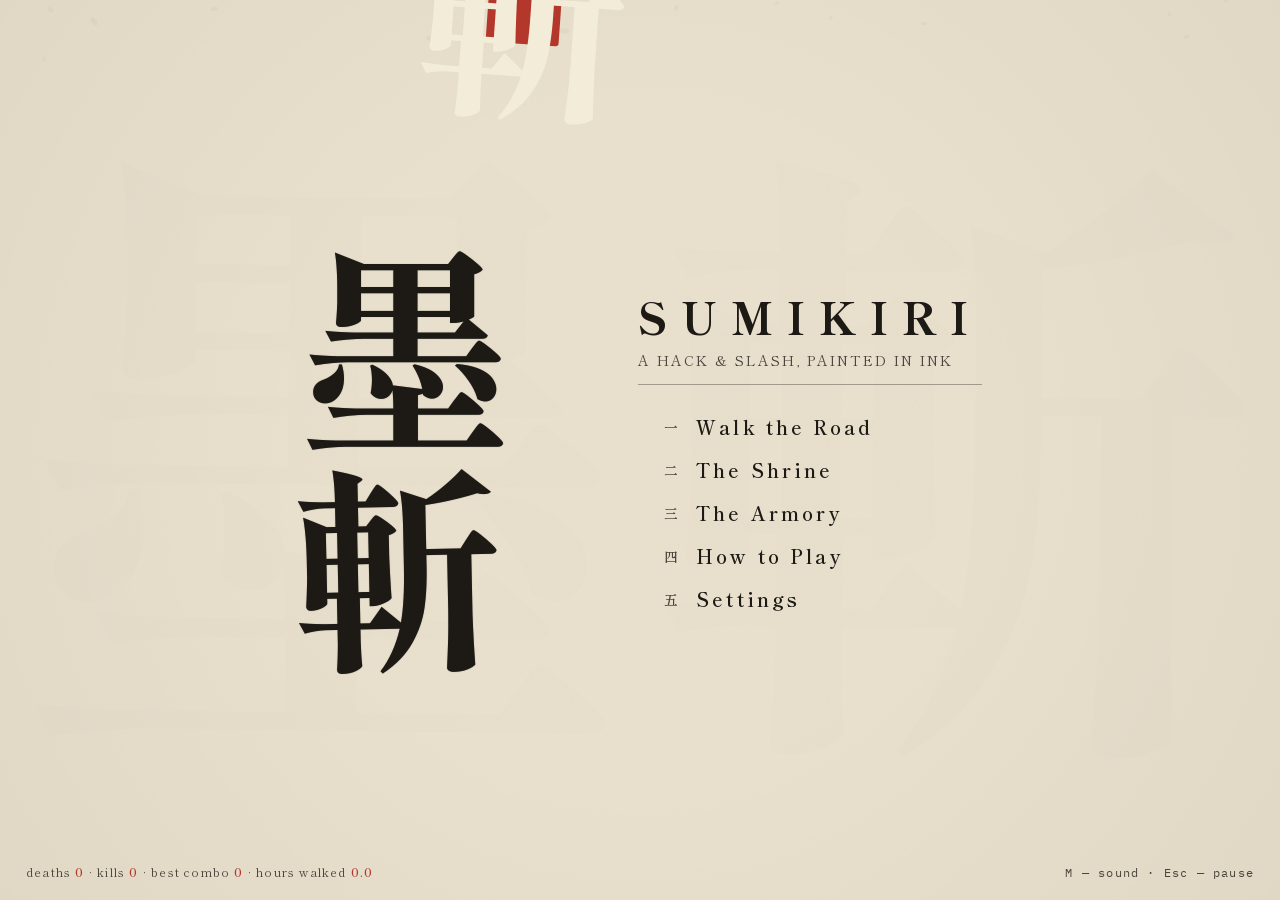
==== commit 03d70489: "Add touch controls and mobile safeguards This update adds mobile-friendly touch controls, a fullscre" ====
--- a/index.html
+++ b/index.html
@@ -2,7 +2,7 @@
 <html lang="en">
 <head>
 <meta charset="UTF-8"/>
-<meta name="viewport" content="width=device-width,initial-scale=1"/>
+<meta name="viewport" content="width=device-width,initial-scale=1,maximum-scale=1,user-scalable=no"/>
 <title>SUMIKIRI 墨斬 — a hack &amp; slash painted in ink</title>
 <link rel="preconnect" href="https://fonts.googleapis.com">
 <link href="https://fonts.googleapis.com/css2?family=Shippori+Mincho:wght@400;600;700;800&family=IBM+Plex+Mono:wght@400;600&display=swap" rel="stylesheet">
@@ -12,12 +12,12 @@
   --red:#b3372a; --red2:#8c2b1f; --gold:#8f6d1f; --indigo:#2c3550;
 }
 *{margin:0;padding:0;box-sizing:border-box}
-html,body{height:100%;overflow:hidden;background:var(--paper)}
-body{font-family:"Shippori Mincho",serif;color:var(--ink);-webkit-user-select:none;user-select:none}
-#cv{position:fixed;inset:0;display:block}
+html,body{height:100%;overflow:hidden;background:var(--paper);touch-action:manipulation}
+body{font-family:"Shippori Mincho",serif;color:var(--ink);-webkit-user-select:none;user-select:none;-webkit-touch-callout:none}
+#cv{position:fixed;inset:0;display:block;touch-action:none}
 body.playing #cv{cursor:none}
 #ui{position:fixed;inset:0;pointer-events:none}
-.screen{position:fixed;inset:0;display:none;flex-direction:column;align-items:center;justify-content:center;pointer-events:auto;background:rgba(233,225,205,.9)}
+.screen{position:fixed;inset:0;display:none;flex-direction:column;align-items:center;justify-content:center;pointer-events:auto;background:rgba(233,225,205,.9);overflow-y:auto;padding:20px 0}
 .screen.on{display:flex}
 #s-title{background:rgba(233,225,205,.84)}
 .mono{font-family:"IBM Plex Mono",monospace}
@@ -112,13 +112,13 @@
 #s-pause{background:rgba(233,225,205,.72);backdrop-filter:blur(5px)}
 .big-kan{font-size:min(20vh,150px);font-weight:800;line-height:1}
 #s-death .big-kan{color:var(--red)}
-.death-line{font-size:17px;letter-spacing:.1em;color:var(--ink2);margin:22px 0 6px;font-style:italic}
+.death-line{font-size:17px;letter-spacing:.1em;color:var(--ink2);margin:22px 0 6px;font-style:italic;text-align:center}
 .stat-line{font-family:"IBM Plex Mono",monospace;font-size:12.5px;color:var(--ink2);letter-spacing:.06em;margin-bottom:30px}
 .stat-line b{color:var(--ink);font-weight:600}
 .stamp{width:170px;height:170px;background:var(--red);color:var(--paper2);font-size:110px;font-weight:800;display:flex;align-items:center;justify-content:center;transform:rotate(-5deg);border-radius:4px;animation:stampIn .38s cubic-bezier(.5,1.8,.4,1) both;margin-bottom:26px}
 @keyframes stampIn{0%{transform:scale(2.6) rotate(10deg);opacity:0}62%{transform:scale(.92) rotate(-7deg);opacity:1}100%{transform:scale(1) rotate(-5deg)}}
-.clear-title{font-size:clamp(24px,3vw,36px);font-weight:800;letter-spacing:.24em;margin-bottom:20px}
-.tally{font-family:"IBM Plex Mono",monospace;font-size:14px;color:var(--ink2);line-height:2;letter-spacing:.05em;margin-bottom:26px}
+.clear-title{font-size:clamp(24px,3vw,36px);font-weight:800;letter-spacing:.24em;margin-bottom:20px;text-align:center}
+.tally{font-family:"IBM Plex Mono",monospace;font-size:14px;color:var(--ink2);line-height:2;letter-spacing:.05em;margin-bottom:26px;text-align:center}
 .tally b{color:var(--ink);font-weight:600}.tally .r{color:var(--red);font-weight:600}
 .btnrow{display:flex;gap:38px;flex-wrap:wrap;justify-content:center}
 
@@ -142,6 +142,18 @@
 .gloss{font-size:13px;line-height:1.5;margin-bottom:9px}
 .gloss b{letter-spacing:.04em}
 .gloss i{font-style:normal;font-family:"IBM Plex Mono",monospace;font-size:11px;color:var(--red)}
+
+#rotate{position:fixed;inset:0;display:none;flex-direction:column;align-items:center;justify-content:center;background:rgba(233,225,205,.95);z-index:60;pointer-events:auto;text-align:center}
+#rotate.on{display:flex}
+#rotate .rkan{font-size:84px;font-weight:800;color:var(--ink);animation:rot 2.4s ease-in-out infinite}
+@keyframes rot{0%,18%{transform:rotate(0)}62%,100%{transform:rotate(-90deg)}}
+#rotate p{margin-top:20px;letter-spacing:.16em;color:var(--ink2);font-size:14px}
+
+@media (pointer:coarse){
+  .mbtn{padding:9px 0;font-size:clamp(18px,2.6vh,22px);gap:16px}
+  .buy{padding:12px 20px;font-size:14px}
+  .page-body{max-height:70vh}
+}
 @media (max-width:760px){.help-cols{flex-direction:column;gap:20px}.title-wrap{flex-direction:column;gap:20px}#bless-wrap{flex-direction:column;align-items:center;gap:20px}.scroll{width:250px}}
 </style>
 </head>
@@ -175,7 +187,7 @@
   <div class="page">
     <div class="page-head"><h2><i>道</i>Choose the Road</h2><div class="ash-chip mono"><span class="seal">灰</span><span id="ash-acts"></span> ash</div></div>
     <div class="acts-strip" id="acts-strip"></div>
-    <div class="backrow"><button class="mbtn" data-go="title"><span class="idx">←</span>Back</button><span class="hint mono">click a marked act to begin · progress is kept between sessions</span></div>
+    <div class="backrow"><button class="mbtn" data-go="title"><span class="idx">←</span>Back</button><span class="hint mono">tap a marked act to begin · progress is kept between sessions</span></div>
   </div>
 </div>
 
@@ -191,7 +203,7 @@
   <div class="page">
     <div class="page-head"><h2><i>械</i>The Armory</h2><div class="ash-chip mono"><span class="seal">灰</span><span id="ash-armory"></span> ash</div></div>
     <div class="page-body" id="armory-list"></div>
-    <div class="backrow"><button class="mbtn" data-go="title"><span class="idx">←</span>Back</button><span class="hint mono">switch weapons mid-fight with their number key</span></div>
+    <div class="backrow"><button class="mbtn" data-go="title"><span class="idx">←</span>Back</button><span class="hint mono">switch weapons mid-fight with their number key or slot</span></div>
   </div>
 </div>
 
@@ -210,13 +222,20 @@
           <div class="krow"><span class="k">E</span><span>Art — when the Ki meter is full, unleash a devastating technique.</span></div>
           <div class="krow"><span class="k">1 – 4</span><span>Swap between owned weapons (fixed slot per weapon).</span></div>
           <div class="krow"><span class="k">Esc / M</span><span>Pause / sound.</span></div>
-          <h3 style="margin-top:20px">READING THE INK</h3>
+          <h3 style="margin-top:20px">THE TOUCH HAND</h3>
+          <div class="krow"><span class="k">left thumb</span><span>Virtual stick — move.</span></div>
+          <div class="krow"><span class="k">斬 button</span><span>Cut — snaps to the nearest foe. Hold to keep swinging.</span></div>
+          <div class="krow"><span class="k">弾 button</span><span>Deflect the red flash.</span></div>
+          <div class="krow"><span class="k">走 button</span><span>Dash through danger.</span></div>
+          <div class="krow"><span class="k">絶 button</span><span>Art, when Ki is full.</span></div>
+          <div class="krow"><span class="k">weapon slots</span><span>Tap to swap. 停 pauses.</span></div>
+        </div>
+        <div>
+          <h3>READING THE INK</h3>
           <p><b>Red flashes</b> can be <b>deflected</b>. Deflects fill the attacker's <b>posture</b> — the amber bar under their health. A full bar <b>breaks</b> them: a broken foe glows gold, bears a pulsing 死, and your next cut is a one-strike <b>DEATHBLOW</b>. On bosses, a deathblow carves a chunk of their life. Posture bleeds away if you stop pressing — stay aggressive.</p>
           <p><b>危 — perilous.</b> Attacks marked with the red kanji <i>cannot be deflected</i> and hit 40% harder. Dash through them, or leave. A last-instant dodge is a <b>perfect dodge</b> (見切): it restores Ki and sharpens your next cuts.</p>
           <p><b>Gold arcs</b> from bosses are their proudest cuts — deflect those for heavy posture damage. <b>Red line-dashes</b> are perilous: dodge only.</p>
-          <p>Melee yokai now attack in chains. Keep swinging, keep deflecting. You take no contact damage — only telegraphed attacks hurt, and every death is readable in hindsight.</p>
-        </div>
-        <div>
+          <p>Melee yokai attack in chains. Keep swinging, keep deflecting. You take no contact damage — only telegraphed attacks hurt, and every death is readable in hindsight.</p>
           <h3>THE STYLE RANKS</h3>
           <p>Hit without being hit and the rank climbs: 初 → 中 → 上 → 極 → 鬼 → 神. Higher ranks pay more ash. Get hit and the rank bleeds.</p>
           <h3>A BESTIARY OF SMALL HORRORS</h3>
@@ -245,6 +264,7 @@
     <div class="set-row"><label>Difficulty<small>changes apply on your next act</small></label>
       <div class="seg"><button class="tgl" data-diff="0">静 Calm</button><button class="tgl" data-diff="1">嵐 Storm</button><button class="tgl" data-diff="2">獄 Tempest</button></div>
     </div>
+    <div class="set-row"><label>Fullscreen<small>best on mobile — locks landscape</small></label><button class="tgl" id="set-fs">enter</button></div>
     <div class="set-row"><label>Burn the scroll<small>erases all progress, permanently</small></label><button class="tgl" id="set-wipe">WIPE</button></div>
     <div class="backrow"><button class="mbtn" id="set-back"><span class="idx">←</span>Back</button></div>
   </div>
@@ -282,7 +302,7 @@
 
 <div class="screen" id="s-victory">
   <div class="big-kan" style="color:var(--ink)">終</div>
-  <div class="death-line" style="font-size:19px;max-width:520px;text-align:center;line-height:1.8">The page is blank again.<br>It was never empty.</div>
+  <div class="death-line" style="font-size:19px;max-width:520px;line-height:1.8">The page is blank again.<br>It was never empty.</div>
   <div class="stat-line" id="victory-stats"></div>
   <div class="btnrow">
     <button class="mbtn" data-go="abyss"><span class="idx">一</span>Descend into the Abyss</button>
@@ -291,18 +311,13 @@
 </div>
 
 </div>
+<div id="rotate">
+  <div class="rkan">回</div>
+  <p>turn your device —<br>the road is wide</p>
+  <button class="mbtn" id="rotate-dismiss"><span class="idx">◆</span>Play anyway</button>
+</div>
 <script>
 'use strict';
-/* ==================================================================
-   LOAD ORDER MATTERS:
-   1. utils / storage / save / audio / input / canvas  (crash-safe)
-   2. game state + data tables (pure literals)
-   3. menu navigation + #ui click listener  (attached EARLY)
-   4. sprites, game logic, rendering
-   5. settings wiring + boot
-   ================================================================== */
-
-/* ============================ 1a. utils ============================ */
 const TAU=Math.PI*2, PI=Math.PI;
 const rnd=(a=1,b)=>b===undefined?Math.random()*a:a+Math.random()*(b-a);
 const rndi=(a,b)=>Math.floor(rnd(a,b+1));
@@ -317,20 +332,19 @@
 const $=q=>document.querySelector(q);
 const fmtT=s=>`${Math.floor(s/60)}:${String(Math.floor(s%60)).padStart(2,'0')}`;
 const INK='#1d1a16',INK2='#4a443c',PAPER='#e9e1cd',PAPER2='#f2ecd9',RED='#b3372a',RED2='#8c2b1f',GOLD='#8f6d1f',AMBER='#c9932a';
-
-/* ============================ 1b. safe storage ============================ */
+const IS_TOUCH=(()=>{try{return matchMedia('(pointer:coarse)').matches||'ontouchstart' in window;}catch(e){return false;}})();
+
 const store={
   get(k){try{return localStorage.getItem(k);}catch(e){return null;}},
   set(k,v){try{localStorage.setItem(k,v);}catch(e){}},
   del(k){try{localStorage.removeItem(k);}catch(e){}}};
 
-/* ============================ 1c. save ============================ */
 const SAVE_KEY='sumikiri_v1';
 const defaultSave=()=>({ash:0,meta:{vit:0,str:0,spd:0,fortune:0,discipline:0,rejuv:0,talisman:0},
   weapons:{katana:true},lastWeapon:'katana',unlockedAct:1,abyssUnlocked:false,abyssBest:0,difficulty:1,
   shake:true,numbers:true,seenHelp0:false,stats:{kills:0,deaths:0,bestCombo:0,playTime:0}});
 let SAVE=defaultSave();
-(function loadSave(){
+(function(){
   const s=store.get(SAVE_KEY);if(!s)return;
   try{const p=JSON.parse(s);
     SAVE=Object.assign(defaultSave(),p);
@@ -339,15 +353,11 @@
     SAVE.weapons=Object.assign({katana:true},p.weapons||{});
   }catch(e){SAVE=defaultSave();}})();
 function persist(){store.set(SAVE_KEY,JSON.stringify(SAVE));}
-/* harder overall: Calm ≈ the old Storm; Storm/Tempest press much harder.
-   wind = telegraph-speed multiplier (lower = faster windups),
-   rec = recovery multiplier (lower = enemies re-attack sooner).        */
 const DIFFI=()=>[
   {dmg:.85,hp:.95,spd:.96,wind:1.15,rec:1.15},
   {dmg:1.15,hp:1.25,spd:1.08,wind:.85,rec:.8},
   {dmg:1.35,hp:1.5,spd:1.16,wind:.72,rec:.65}][SAVE.difficulty];
 
-/* ============================ 1d. audio (synthesized) ============================ */
 const AU={ctx:null,master:null,vol:.7,muted:false,plucks:new Map(),step:0,nextNote:0,
 init(){if(this.ctx){if(this.ctx.state==='suspended')this.ctx.resume().catch(()=>{});return;}
   try{this.ctx=new(window.AudioContext||window.webkitAudioContext)();}catch(e){return;}
@@ -410,8 +420,12 @@
   if(lvl>.7&&s%8===4)this.drum(.1,Math.max(0,when));
   if(lvl>.6&&s%16===12)this.drum(.09,Math.max(0,when+.12));}};
 
-/* ============================ 1e. input ============================ */
 const keys={},once={};const mouse={x:innerWidth/2,y:innerHeight/2,down:false};let mouseSeen=false,mouseOnceL=false;
+const IN={atk:false,atkT:false,par:false,dash:false,art:false,weap:-1};
+const joy={id:-1,ox:0,oy:0,x:0,y:0,mag:0,ang:0};
+const btnHeld={},TBP={},WSLOTS=[];
+let rotateDismiss=false;
+
 addEventListener('keydown',e=>{
   if(!keys[e.code])once[e.code]=true;keys[e.code]=true;
   if(['Space','ArrowUp','ArrowDown','ArrowLeft','ArrowRight'].includes(e.code))e.preventDefault();
@@ -428,23 +442,73 @@
 function jm(){if(mouseOnceL){mouseOnceL=false;return true;}return false;}
 function jr(){if(once.RMB){once.RMB=false;return true;}return false;}
 
-/* ============================ 1f. canvas ============================ */
+function touchButtons(){
+  const s=clamp(Math.min(W,H)/760,.82,1.15);
+  return[
+    {id:'pause',x:W-40,y:44,r:24,kan:'停'},
+    {id:'atk',x:W-96*s,y:H-112*s,r:62*s,kan:'斬'},
+    {id:'par',x:W-214*s,y:H-78*s,r:44*s,kan:'弾'},
+    {id:'dash',x:W-84*s,y:H-232*s,r:44*s,kan:'走'},
+    {id:'art',x:W-208*s,y:H-196*s,r:36*s,kan:'絶'}];}
+function onTS(e){
+  AU.init();
+  if(G.mode!=='game')return;
+  e.preventDefault();
+  for(const t of e.changedTouches){
+    const x=t.clientX,y=t.clientY;
+    const bs=touchButtons();
+    let hit=null;
+    for(let i=0;i<bs.length;i++)if(bs[i].id!=='atk'&&dist(x,y,bs[i].x,bs[i].y)<bs[i].r*1.3){hit=bs[i];break;}
+    if(hit){
+      if(hit.id==='pause'){setMode('pause');return;}
+      btnHeld[t.identifier]=hit.id;TBP[hit.id]=true;
+      if(hit.id==='par')IN.par=true;else if(hit.id==='dash')IN.dash=true;else if(hit.id==='art')IN.art=true;
+      continue;}
+    if(x<W*0.45&&joy.id===-1){joy.id=t.identifier;joy.ox=x;joy.oy=y;joy.x=joy.y=joy.mag=0;continue;}
+    for(const s of WSLOTS){
+      if(x>=s.x-10&&x<=s.x+s.s+10&&y>=s.y-10&&y<=s.y+s.s+10){IN.weap=s.i;hit=true;break;}}
+    if(hit)continue;
+    if(dist(x,y,bs[1].x,bs[1].y)<bs[1].r*1.25){
+      btnHeld[t.identifier]='atk';TBP.atk=true;IN.atk=true;IN.atkT=true;}}}
+function onTM(e){
+  if(G.mode!=='game')return;
+  e.preventDefault();
+  for(const t of e.changedTouches){
+    if(t.identifier===joy.id){
+      let dx=t.clientX-joy.ox,dy=t.clientY-joy.oy;const d=Math.hypot(dx,dy);
+      if(d>64){dx=dx/d*64;dy=dy/d*64;}
+      joy.x=dx/64;joy.y=dy/64;joy.mag=Math.min(1,d/64);
+      if(joy.mag>.01)joy.ang=Math.atan2(dy,dx);}}}
+function onTE(e){
+  if(G.mode!=='game')return;
+  e.preventDefault();
+  for(const t of e.changedTouches){
+    if(t.identifier===joy.id){joy.id=-1;joy.x=joy.y=joy.mag=0;}
+    const b=btnHeld[t.identifier];
+    if(b){TBP[b]=false;if(b==='atk')IN.atk=false;delete btnHeld[t.identifier];}}}
+addEventListener('touchstart',onTS,{passive:false});
+addEventListener('touchmove',onTM,{passive:false});
+addEventListener('touchend',onTE,{passive:false});
+addEventListener('touchcancel',onTE,{passive:false});
+
 const cv=$('#cv'),ctx=cv.getContext('2d');
 let W=innerWidth,H=innerHeight,DPR=1,Z=1,vigC=null,_vigHurt=null;
-function resize(){DPR=Math.min(2,devicePixelRatio||1);W=innerWidth;H=innerHeight;
+function checkOrient(){
+  const el=$('#rotate');
+  el.classList.toggle('on',IS_TOUCH&&innerHeight>innerWidth*1.05&&G.mode==='game'&&!rotateDismiss);}
+function resize(){DPR=Math.min(IS_TOUCH?1.5:2,devicePixelRatio||1);W=innerWidth;H=innerHeight;
   cv.width=W*DPR;cv.height=H*DPR;cv.style.width=W+'px';cv.style.height=H+'px';
-  Z=clamp(Math.min(W/1350,H/860),.72,1.5);
+  Z=clamp(Math.min(W/1350,H/860),.62,1.5);
   vigC=document.createElement('canvas');vigC.width=Math.max(2,W);vigC.height=Math.max(2,H);
   const c=vigC.getContext('2d');
   const g=c.createRadialGradient(W/2,H/2,Math.min(W,H)*.36,W/2,H/2,Math.max(W,H)*.72);
   g.addColorStop(0,'rgba(43,36,26,0)');g.addColorStop(1,'rgba(43,36,26,0.34)');c.fillStyle=g;c.fillRect(0,0,W,H);
-  _vigHurt=null;}
+  _vigHurt=null;checkOrient();}
 addEventListener('resize',resize);resize();
 const RW=1700,RH=1000,WALL=56;
 
-/* ============================ 2a. game state ============================ */
 const G={mode:'title',run:null,enemies:[],projs:[],parts:[],floats:[],slashes:[],teles:[],rings:[],marks:[],pickups:[],ghosts:[],fx:[],
-  cam:{x:RW/2,y:RH/2},trauma:0,hitstop:0,slowT:0,ts:1,flash:0,hurtV:0,musicLevel:.15,
+  cam:{x:RW/2,y:RH/2},trauma:0,hitstop:0,slowT:0,ts:1,flash:0,wash:0,hurtV:0,musicLevel:.15,
   floorC:null,decalC:null,dctx:null,waveIdx:-1,waves:[],spawnQ:[],spawnT:0,waveGap:0,clearing:0,introT:0,bossIntroT:0,shakeX:0,shakeY:0,
   style:{pts:0,rank:0,combo:0,t:9,anim:0},hints:null,tutMoved:false,tutHit:false,tutDash:false,tutParry:false,
   ambience:[],t:0,boss:null,blessPicks:null,prevMode:null};
@@ -452,7 +516,6 @@
 const bl=id=>G.run?(G.run.blessings[id]||0):0;
 const curAct=()=>G.run?(G.run.abyss?Math.min(7,1+Math.floor(G.run.wave/4)):G.run.act):1;
 
-/* ============================ 2b. data ============================ */
 const WEAPONS={
   katana:{name:'Katana',kanji:'刀',desc:'The honest answer. Balanced cuts, honest reach.',dmg:[10,12,17],rate:.24,range:84,arc:2.1,knock:130,cost:0},
   naginata:{name:'Naginata',kanji:'薙',desc:'Long reach, wide sweeps, a slower rhythm. The finisher spins full-circle.',dmg:[14,16,23],rate:.34,range:122,arc:2.5,knock:170,cost:600},
@@ -493,7 +556,6 @@
   {id:'rejuv',n:'Rejuvenation',k:'癒',max:4,cost:l=>Math.round(120*Math.pow(1.7,l)),d:l=>`+8% HP restored between stages · now +${22+l*8}%`},
   {id:'talisman',n:'Talisman',k:'符',max:1,cost:()=>1400,d:()=>'Once per act, death returns you at half HP.'}];
 
-/* Sekiro-flavoured enemy table: chain = follow-up swings, peril = chance of an undeflectable 危 strike */
 const ENEMY={
   kappa:{name:'Kappa Imp',hp:26,spd:128,r:15,dmg:9,ash:4,atk:'melee',rng:60,wind:.5,rec:.62,chain:1,peril:.22},
   oni:{name:'Oni Brute',hp:80,spd:82,r:24,dmg:17,ash:9,atk:'slam',rng:96,wind:.72,rec:.8,aoe:105,chain:2,peril:.3},
@@ -555,16 +617,16 @@
  {n:'Where Ink Was Born',w:['wraith!*5,kappa*5','oni!*3,tengu!*2']},
  {n:'The Unpainted Army',w:['kame!*3,hound!*4','sorc!*2,wraith!*4']},
  {n:'The Margin of the World',w:['oni!*3,tengu!*3,broker!*1','kame!*3,sorc!*2']},
- {n:'The Last White Space',w:['oni!*3,wraith!*4,hound*3','kame!*2,sorc!*2,tengu!*3','oni!*4,broker!*1,kame*2']},
+ {n:'The Last White Space',w:['oni!*3,wraith!*4,hound*3','kame*2,sorc*2,tengu*3','oni!*4,broker!*1,kame*2']},
  {n:'The Painter\u2019s Hand',boss:'kami'}]}];
 
 const DEATHLINES=['The ink dries. The story doesn\u2019t.','Even the greatest stroke begins on a blank page.','The crows will remember this one.','A blade is only borrowed. So is a life.','Rest. The paper keeps your place.','Somewhere, a brush is already dipping again.','The paper forgives. It always does.','Wipe the blade. Bow. Begin again.'];
 const RANKS=['','初','中','上','極','鬼','神'],RANKL=['','STUDENT','ADEPT','EXPERT','MASTER','ONI','KAMI'],RANKT=[0,20,50,90,140,200,270];
 
-/* ============================ 3. menu navigation (attached EARLY) ============================ */
 const SCREENS=['s-title','s-acts','s-shrine','s-armory','s-help','s-settings','s-bless','s-pause','s-death','s-clear','s-victory'];
 function setMode(m){G.mode=m;document.body.classList.toggle('playing',m==='game');
-  for(const s of SCREENS){const el=document.getElementById(s);if(el)el.classList.toggle('on',s==='s-'+m);}}
+  for(const s of SCREENS){const el=document.getElementById(s);if(el)el.classList.toggle('on',s==='s-'+m);}
+  checkOrient();}
 function handleEscape(){
   if(G.mode==='game')setMode('pause');
   else if(G.mode==='pause')setMode('game');
@@ -592,9 +654,8 @@
   const list=$('#armory-list');if(!list)return;list.innerHTML='';
   Object.entries(WEAPONS).forEach(([id,w])=>{const owned=!!SAVE.weapons[id];
     const row=document.createElement('div');row.className='row';
-    /* FIX: was ${w.k} — the data property is `kanji`, so the glyph column showed "undefined" */
     row.innerHTML=`<div class="kan">${w.kanji}</div><div class="mid"><b>${w.name}</b><p>${w.desc}</p>
-      <div class="wstats">damage ${w.dmg.join('/')} · reach ${w.range} · beat ${w.rate}s${w.guardBreak?' · breaks shields':''}${w.guardBreak?' · heavy posture damage':''}</div></div>`;
+      <div class="wstats">damage ${w.dmg.join('/')} · reach ${w.range} · beat ${w.rate}s${w.guardBreak?' · breaks shields · heavy posture damage':''}</div></div>`;
     const btn=document.createElement('button');btn.className='buy';
     if(!owned){btn.textContent=`礼 ${w.cost}`;if(SAVE.ash<w.cost)btn.disabled=true;
       btn.onclick=()=>{SAVE.ash-=w.cost;SAVE.weapons[id]=true;persist();AU.buy();renderArmory();};}
@@ -631,7 +692,6 @@
     toMenu(go);
   }catch(err){console.error('navigation error:',err);}});
 
-/* ============================ 4a. sprites ============================ */
 function mkCanvas(w,h){const c=document.createElement('canvas');c.width=w;c.height=h;return c;}
 function inkBlob(c,x,y,r,col,seed,rough=.22){c.fillStyle=col;const n=Math.max(7,r/2.2|0);c.beginPath();
   for(let i=0;i<=n;i++){const a=i/n*TAU,rr=r*(1-rough/2+rough*hash01(seed+i*13.7));
@@ -640,6 +700,9 @@
   c.lineWidth=w;c.beginPath();c.moveTo(x1,y1);c.lineTo(x2,y2);c.stroke();
   c.lineWidth=w*.5;c.globalAlpha*=.5;c.beginPath();
   c.moveTo(x1+w*.12*(hash01(x1+y1)-.5),y1+w*.3);c.lineTo(x2+w*.12*(hash01(x2+y2)-.5),y2-w*.2);c.stroke();c.restore();}
+function mkGlow(col){const s=64,c=mkCanvas(s,s),g=c.getContext('2d');
+  const gr=g.createRadialGradient(32,32,2,32,32,30);gr.addColorStop(0,col);gr.addColorStop(1,'rgba(0,0,0,0)');
+  g.fillStyle=gr;g.fillRect(0,0,s,s);return c;}
 
 const paperTile=(()=>{const s=512,c=mkCanvas(s,s),g=c.getContext('2d');
   g.fillStyle=PAPER;g.fillRect(0,0,s,s);
@@ -648,18 +711,25 @@
     g.beginPath();g.moveTo(x,y);g.lineTo(x+(hash01(i*9)-.5)*l,y+(hash01(i*11)-.5)*l);g.stroke();}
   for(let i=0;i<14;i++)inkBlob(g,hash01(i*31)*s,hash01(i*17)*s,10+hash01(i*7)*30,'rgba(150,135,105,0.035)',i);
   return c;})();
-
 const SPLATS=[];
 for(let v=0;v<5;v++){const s=140,c=mkCanvas(s,s),g=c.getContext('2d');const seed=v*99;
   for(let i=0;i<9;i++){const a=hash01(seed+i)*TAU,d=hash01(seed+i*3)*34,r=5+hash01(seed+i*7)*16;
     inkBlob(g,70+Math.cos(a)*d,70+Math.sin(a)*d,r*(.5+hash01(seed+i*13)*.8),RED2,seed+i,.5);}
   inkBlob(g,70,70,20+hash01(seed)*10,RED2,seed+40,.4);
   SPLATS.push(c);}
-
-function mkGlow(col){const s=64,c=mkCanvas(s,s),g=c.getContext('2d');
-  const gr=g.createRadialGradient(32,32,2,32,32,30);gr.addColorStop(0,col);gr.addColorStop(1,'rgba(0,0,0,0)');
-  g.fillStyle=gr;g.fillRect(0,0,s,s);return c;}
 const glowRed=mkGlow('rgba(179,55,42,0.55)'),glowWhite=mkGlow('rgba(252,248,238,0.8)'),glowGold=mkGlow('rgba(200,160,60,0.5)');
+const GRAIN=[];
+for(let i=0;i<3;i++){const c=mkCanvas(256,256),g=c.getContext('2d');
+  const im=g.createImageData(256,256);
+  for(let p=0;p<im.data.length;p+=4){const v=Math.random()<.5?0:255;
+    im.data[p]=im.data[p+1]=im.data[p+2]=v;im.data[p+3]=Math.random()*46;}
+  g.putImageData(im,0,0);GRAIN.push(c);}
+const GRP=GRAIN.map(c=>ctx.createPattern(c,'repeat'));
+const MIST=[];
+for(let i=0;i<3;i++){const c=mkCanvas(400,200),g=c.getContext('2d');
+  const gr=g.createRadialGradient(200,100,10,200,100,190);
+  gr.addColorStop(0,'rgba(233,225,205,0.55)');gr.addColorStop(1,'rgba(233,225,205,0)');
+  g.fillStyle=gr;g.fillRect(0,0,400,200);MIST.push(c);}
 
 function enemySprite(type,flash){const S=type==='oni'||type==='kame'?128:(type==='mirror'?96:104);
   const c=mkCanvas(S,S),g=c.getContext('2d');const m=S/2;const C=flash?'#fdfaf1':null;const col=h=>C||h;
@@ -785,7 +855,6 @@
 f:(()=>{const S=110,c=mkCanvas(S,S),g=c.getContext('2d');g.translate(55,55);g.fillStyle='#fdfaf1';
   g.beginPath();g.arc(0,0,30,0,TAU);g.fill();g.beginPath();g.arc(40,-4,20,0,TAU);g.fill();return c;})()};
 
-/* ============================ 4b. player ============================ */
 function newPlayer(){return{x:RW/2,y:RH*.68,vx:0,vy:0,r:13,hp:100,maxhp:100,facing:0,weapon:SAVE.lastWeapon,
   comboIdx:0,comboT:0,swing:null,bufT:0,dashT:0,dashDir:0,dashCharges:2,dashRe:0,
   ki:0,parryT:0,parryCd:0,invuln:0,dead:false,deadT:0,mantle:0,veng:false,artT:0,swapT:0,walk:0,
@@ -796,19 +865,19 @@
   P.st.range=1+bl('reach')*.12;
   P.st.crit=.05+(P.weapon==='twin'?.08:0)+bl('deepcuts')*.1;
   P.st.armor=Math.min(.6,bl('iron')*.12);
-  P.st.parryW=.13*(1+bl('thirdeye')*.45); /* tighter, Sekiro-style */
+  P.st.parryW=.13*(1+bl('thirdeye')*.45);
   P.st.dashMax=2+bl('storm');
   P.st.kiGain=1+bl('focused')*.35;
   P.st.rate=1/(1+bl('thousand')*.15);
   P.maxhp=100+m.vit*12+bl('inkwell')*25;P.hp=Math.min(P.hp,P.maxhp);
   if(P.dashCharges>P.st.dashMax)P.dashCharges=P.st.dashMax;}
 
-/* ============================ 4c. fx helpers ============================ */
 function trauma(n){G.trauma=Math.min(1,G.trauma+n);}
 function hitstop(t){G.hitstop=Math.max(G.hitstop,t);}
 function slowmo(t,ts=.25){G.slowT=Math.max(G.slowT,t);G.ts=ts;}
 function addPart(o){if(G.parts.length>650)G.parts.splice(0,G.parts.length-600);
   G.parts.push(Object.assign({life:.5,max:.5,size:3,color:INK,vx:0,vy:0,grav:0,drag:1},o));}
+function addRing(x,y,r1,col){G.parts.push({ring:true,x,y,r0:6,r1,life:.35,max:.35,size:2.5,color:col||INK,vx:0,vy:0,grav:0,drag:1});}
 function inkBurst(x,y,n,col,pow=1){for(let i=0;i<n;i++){const a=rnd(TAU),s=rnd(60,340)*pow;
   addPart({x,y,vx:Math.cos(a)*s,vy:Math.sin(a)*s-60,life:rnd(.3,.8),max:.8,size:rnd(1.5,4.5),color:col||INK,grav:520,drag:.9});}}
 function addFloat(x,y,text,color,size=13){if(G.floats.length>70)G.floats.shift();
@@ -817,13 +886,15 @@
   const sc=(big?rnd(.9,1.6):rnd(.35,.8));G.dctx.globalAlpha=rnd(.5,.85);
   G.dctx.drawImage(s,-70*sc,-70*sc,140*sc,140*sc);G.dctx.restore();}
 function shake(){const t=G.trauma*G.trauma,a=rnd(TAU),m=t*(SAVE.shake?16:0);G.shakeX=Math.cos(a)*m;G.shakeY=Math.sin(a)*m;}
-
-/* ============================ 4d. projectiles & telegraphs ============================ */
+function aimAssist(){let best=null,bd=1e9;
+  for(const e of G.enemies){if(e.dead)continue;const d=dist(e.x,e.y,P.x,P.y);if(d<bd){bd=d;best=e;}}
+  if(best&&bd<760)P.facing=angTo(P.x,P.y,best.x,best.y);}
+
 function eproj(x,y,ang,spd,dmg,opts={}){if(G.projs.length>260)return;
   G.projs.push(Object.assign({x,y,vx:Math.cos(ang)*spd,vy:Math.sin(ang)*spd,r:opts.r||7,
   dmg,friendly:false,ttl:opts.ttl||6,kind:opts.kind||'fan',spin:rnd(TAU),dead:false},opts));}
 function fproj(x,y,ang,spd,dmg,opts={}){eproj(x,y,ang,spd,dmg,Object.assign({friendly:true,kind:'wave'},opts));}
-function addTele(o){const dur=(o.dur!==undefined?o.dur:.7)*DIFFI().wind; /* difficulty tightens telegraphs */
+function addTele(o){const dur=(o.dur!==undefined?o.dur:.7)*DIFFI().wind;
   G.teles.push(Object.assign({t:o.delay?-o.delay:0,r:60,dmg:12,kind:'circle',ang:0,spread:2.4,len:200,w:26,parry:false,vis:false,peril:false},o,{dur}));}
 function teleHitPlayer(t){
   if(t.kind==='circle'){if(dist(t.x,t.y,P.x,P.y)<t.r+P.r)return true;}
@@ -831,10 +902,9 @@
   else if(t.kind==='arc'){const d=dist(t.x,t.y,P.x,P.y);if(d<t.r+P.r){const a=angTo(t.x,t.y,P.x,P.y);return Math.abs(angDiff(t.ang,a))<t.spread/2;}}
   return false;}
 
-/* ============================ 4e. player combat ============================ */
 function startSwing(){const w=WEAPONS[P.weapon];const idx=P.comboIdx%w.dmg.length;
   P.swing={t:0,dur:w.rate*P.st.rate,idx,hit:false,flip:idx%2===1};
-  const a=P.facing;P.vx+=Math.cos(a)*90;P.vy+=Math.sin(a)*90; /* step in with every cut */
+  const a=P.facing;P.vx+=Math.cos(a)*90;P.vy+=Math.sin(a)*90;
   G.slashes.push({ang:a,spread:w.arc*(idx===w.dmg.length-1?1.25:1),range:w.range*P.st.range,t:0,dur:.24,flip:idx%2===1});
   AU.slash(idx);}
 function doSwingHit(){const w=WEAPONS[P.weapon];const rng=w.range*P.st.range+P.r;let hitAny=false,blocked=0;
@@ -843,17 +913,15 @@
       pr.dead=true;addPart({x:pr.x,y:pr.y,life:.3,max:.3,size:4,color:'#6c6a7c'});}}
   for(const e of G.enemies){if(e.dead)continue;const d=dist(e.x,e.y,P.x,P.y);
     if(d<rng+e.r&&Math.abs(angDiff(P.facing,angTo(P.x,P.y,e.x,e.y)))<w.arc/2+.32){
-      /* DEATHBLOW: a broken non-boss dies to one cut */
       if(e.broken&&!e.boss){deathblow(e);hitAny=true;continue;}
       let dmg=w.dmg[Math.min(P.swing.idx,w.dmg.length-1)]*P.st.dmg;
       const ang=angTo(P.x,P.y,e.x,e.y);
       let crit=Math.random()<P.st.crit;if(crit)dmg*=2;
       if(P.mantle>0)dmg*=1.5;if(P.veng){dmg*=1.6;P.veng=false;}
-      if(P.dmgBuffT>0)dmg*=1.25; /* perfect-dodge empowerment */
+      if(P.dmgBuffT>0)dmg*=1.25;
       if(bl('execute')&&e.hp<e.maxhp*.25)dmg*=2;
-      /* boss deathblow: double damage + a carved chunk of its life */
       if(e.broken&&e.boss){dmg=dmg*2+e.maxhp*.15;e.broken=false;e.posture=0;
-        slowmo(.4,.25);AU.stamp();trauma(.5);addFloat(e.x,e.y-70,'DEATHBLOW',RED,16);}
+        slowmo(.4,.25);AU.stamp();trauma(.5);G.wash=.5;addFloat(e.x,e.y-70,'DEATHBLOW',RED,16);}
       let guardBlocked=false;
       if(e.def&&e.def.guard&&!w.guardBreak&&bl('pierce')===0){
         const facingAtk=Math.abs(angDiff(e.facing,angTo(e.x,e.y,P.x,P.y)))<1.15;
@@ -872,9 +940,9 @@
     if(G.style.combo>SAVE.stats.bestCombo)SAVE.stats.bestCombo=G.style.combo;
     P.ki=Math.min(100,P.ki+3.2*P.st.kiGain);trauma(.14);}
   else if(blocked)AU.hit();}
-function deathblow(e){slowmo(.35,.2);G.flash=.45;AU.stamp();AU.crit();
+function deathblow(e){slowmo(.35,.2);G.flash=.45;G.wash=.6;AU.stamp();AU.crit();
   addFloat(e.x,e.y-34,'DEATHBLOW',RED,16);
-  inkBurst(e.x,e.y,28,INK,1.5);trauma(.5);
+  addRing(e.x,e.y,64,RED2);inkBurst(e.x,e.y,28,INK,1.5);trauma(.5);
   P.ki=Math.min(100,P.ki+8);
   killEnemy(e);}
 function tryParry(){if(P.parryCd>0)return;P.parryT=P.st.parryW;P.parryCd=.6;}
@@ -882,13 +950,14 @@
   P.ki=Math.min(100,P.ki+20*P.st.kiGain);trauma(.3);AU.parry();
   if(bl('thirdeye'))P.hp=Math.min(P.maxhp,P.hp+4*bl('thirdeye'));
   G.fx.push({kind:'pring',x:P.x,y:P.y,t:0,dur:.4});
-  /* deflects are the fastest way to fill posture (Sekiro rhythm) */
+  addRing(P.x,P.y,52,GOLD);
   if(src&&!src.dead&&src.posture!==undefined){
     src.posture=Math.min(src.postureMax,src.posture+(src.boss?20:24));src.pLastHit=1.4;
     if(src.posture>=src.postureMax&&!src.broken)breakEnemy(src);}
   if(src&&src.stun!==undefined&&!src.broken)src.stun=Math.max(src.stun||0,src.boss?2.2:1.3);}
 function breakEnemy(e){
   e.broken=true;e.brokenT=e.boss?2.6:2.3;e.posture=e.postureMax;e.peril=false;
+  addRing(e.x,e.y,48,GOLD);
   if(e.boss){e.move=null;e.state='idle';e.stateT=.6;
     G.flash=.4;slowmo(.55,.3);AU.roar();trauma(.7);
     addFloat(e.x,e.y-e.r-46,'POSTURE BROKEN',RED,17);}
@@ -898,8 +967,8 @@
 function perfectDodge(){if(P.pdodT>0)return;P.pdodT=.6;
   P.ki=Math.min(100,P.ki+12);P.dmgBuffT=1.4;
   addFloat(P.x,P.y-34,'見切',GOLD,15);AU.deflect();
-  G.fx.push({kind:'pring',x:P.x,y:P.y,t:0,dur:.35});}
-function doArt(){P.ki=0;P.artT=.5;slowmo(.5,.2);AU.ki();G.flash=.5;trauma(.5);
+  addRing(P.x,P.y,44,GOLD);}
+function doArt(){P.ki=0;P.artT=.5;slowmo(.5,.2);AU.ki();G.flash=.5;G.wash=.35;trauma(.5);
   const rng=(P.weapon==='naginata'?280:240)*P.st.range;
   G.slashes.push({ang:0,spread:TAU,range:rng,t:0,dur:.4,flip:false,art:true});
   for(const e of G.enemies){if(e.dead)continue;if(dist(e.x,e.y,P.x,P.y)<rng+e.r)
@@ -907,7 +976,7 @@
   for(const pr of G.projs)if(!pr.friendly)pr.dead=true;
   inkBurst(P.x,P.y,40,INK,1.6);splat(P.x,P.y,true);hitstop(.1);}
 function damagePlayer(dmg,src){if(!P||P.dead)return false;
-  if(P.dashT>0){perfectDodge();return false;} /* dodging through an attack is rewarded */
+  if(P.dashT>0){perfectDodge();return false;}
   if(P.invuln>0)return false;
   const d=Math.max(1,Math.round(dmg*(1-P.st.armor)));
   P.hp-=d;P.invuln=.7;G.hurtV=.6;trauma(.4);AU.hurt();splat(P.x,P.y,false);
@@ -923,7 +992,6 @@
 function killPlayer(){P.dead=true;P.deadT=0;slowmo(1.6,.18);AU.kill();AU.roar();trauma(.8);
   splat(P.x,P.y,true);inkBurst(P.x,P.y,50,INK,1.8);}
 
-/* ============================ 4f. enemies ============================ */
 function spawnEnemy(type,x,y,elite){const d=ENEMY[type];const act=curAct();
   const hsc=(1+.3*(act-1))*DIFFI().hp,dsc=(1+.18*(act-1))*DIFFI().dmg;
   const e={type,def:d,x,y,vx:0,vy:0,kx:0,ky:0,r:d.r*(elite?1.2:1),facing:rnd(TAU),state:'seek',t:0,cd:rnd(.3,1),flash:0,stun:0,elite,
@@ -935,7 +1003,8 @@
   G.enemies.push(e);inkBurst(x,y,10,INK,.8);return e;}
 function damageEnemy(e,dmg,opts={}){if(e.dead)return;dmg=Math.max(1,Math.round(dmg));
   e.hp-=dmg;e.flash=.09;
-  if(opts.crit){addFloat(e.x,e.y-10,dmg+'!',RED,17);AU.crit();}else addFloat(e.x,e.y-10,dmg,INK,12);
+  if(opts.crit){addFloat(e.x,e.y-10,dmg+'!',RED,17);AU.crit();addRing(e.x,e.y,26,RED);}
+  else addFloat(e.x,e.y-10,dmg,INK,12);
   if(!e.boss){e.kx+=(opts.knock||100)*Math.cos(opts.ang||0)/e.r*3;e.ky+=(opts.knock||100)*Math.sin(opts.ang||0)/e.r*3;}
   inkBurst(e.x,e.y,opts.crit?10:5,INK,.8);AU.hit();
   if(e.type==='sorc'&&e.state==='channel')e.chan+=.4;
@@ -955,7 +1024,7 @@
   G.run.kills++;SAVE.stats.kills++;AU.kill();hitstop(e.elite?.08:.05);trauma(e.boss?.6:.18);
   G.style.t=0;G.style.pts=Math.min(300,G.style.pts+6);
   if(e.boss)bossDefeated(e);}
-function bossDefeated(b){slowmo(1.6,.2);G.flash=.6;trauma(.9);AU.roar();
+function bossDefeated(b){slowmo(1.6,.2);G.flash=.6;G.wash=.6;trauma(.9);AU.roar();
   for(const e of G.enemies)if(!e.dead&&!e.boss)killEnemy(e);
   G.run.bossDead=b;}
 function lerp2(a,b,t){return a+angDiff(a,b)*Math.min(1,t);}
@@ -967,7 +1036,7 @@
 
 function updateEnemy(e,dt){e.life+=dt;e.bob+=dt*(6+e.spd*.01);if(e.flash>0)e.flash-=dt;
   if(e.pLastHit>0)e.pLastHit-=dt;
-  if(e.posture>0&&!e.broken&&e.pLastHit<=0)e.posture=Math.max(0,e.posture-dt*7); /* keep pressing, or it drains */
+  if(e.posture>0&&!e.broken&&e.pLastHit<=0)e.posture=Math.max(0,e.posture-dt*7);
   if(e.rotS>0){e.rotT-=dt;const d=4*e.rotS*dt;e.hp-=d;e.rotAcc+=d;
     if(e.rotAcc>10){addFloat(e.x,e.y-10,Math.round(e.rotAcc),INK2,10);e.rotAcc=0;}
     if(e.rotT<=0){e.rotS--;e.rotT=3;}
@@ -1006,7 +1075,7 @@
       else if(dp<e.def.rng&&e.cd<=0){e.state='aim';e.t=e.def.wind*e.wMul;e.aim=angP;e.peril=true;}}
     else{move(P.x,P.y);e.facing=lerp2(e.facing,angP,dt*6);
       if(dp<e.def.rng&&e.cd<=0){e.state='windup';e.chainN=0;e.chainLeft=e.def.chain||0;
-        e.peril=Math.random()<(e.def.peril||0); /* 危 roll */
+        e.peril=Math.random()<(e.def.peril||0);
         e.t=e.def.wind*e.wMul*(e.peril?1.25:1);}}
     break;
   case 'windup':
@@ -1021,7 +1090,7 @@
   case 'active':
     if(e.def.atk==='melee'||e.def.atk==='slam'||e.def.atk==='poke'){
       const rr=(e.def.atk==='slam'?e.def.aoe:e.def.rng)*(e.peril?1.2:1);
-      if(e.peril&&e.def.atk==='melee'){e.vx=Math.cos(e.aim)*430;e.vy=Math.sin(e.aim)*430;} /* peril lunge */
+      if(e.peril&&e.def.atk==='melee'){e.vx=Math.cos(e.aim)*430;e.vy=Math.sin(e.aim)*430;}
       if(!e.atkDone&&teleHitPlayer({kind:e.def.atk==='poke'?'line':'circle',x:e.x,y:e.y,r:rr,len:e.def.rng,ang:e.facing,w:30})&&!P.dead){
         if(!e.peril&&P.parryT>0&&dist(e.x,e.y,P.x,P.y)<e.def.rng+50)parrySuccess(e);
         else damagePlayer(e.dmg*(e.peril?1.4:1),e);}
@@ -1038,7 +1107,6 @@
     break;
   case 'recover':e.vx*=Math.exp(-4*dt);e.vy*=Math.exp(-4*dt);e.t-=dt;
     if(e.t<=0){
-      /* Sekiro-style chains: the next cut follows the first */
       if(e.chainLeft>0&&dist(e.x,e.y,P.x,P.y)<e.def.rng*1.6&&Math.random()<.75){
         e.chainLeft--;e.chainN++;e.state='windup';e.atkDone=false;
         e.peril=Math.random()<((e.def.peril||0)*.5);
@@ -1062,7 +1130,6 @@
   if(e.state!=='charging'){e.x+=e.vx*dt;e.y+=e.vy*dt;}
   e.x=clamp(e.x,WALL+e.r,RW-WALL-e.r);e.y=clamp(e.y,WALL+e.r,RH-WALL-e.r);}
 
-/* ============================ 4g. boss machinery ============================ */
 function bossEnd(b,gap=1.2){b.move=null;b.state='idle';b.stateT=gap*(b.phase2?.75:1);}
 function bossPick(b){b.perilDash=false;const mv=b.def.moves.filter(m=>m!==b.lastMove);
   const m=choice(mv.length?mv:b.def.moves);
@@ -1077,7 +1144,7 @@
    b.x=lerp(b.jx,b.tx,easeOutQ(p));b.y=lerp(b.jy,b.ty,easeOutQ(p));b.h=Math.sin(p*PI)*150;
    if(p>=1){b.h=0;b.sub=2;b.mt=0;shockRing(b.x,b.y,20*b.dmgS);AU.stamp();}}
   else if(b.mt>.5)bossEnd(b);}},
-charge:{start(b){b.sub=0;b.mt=0;b.dir=null;b.perilDash=true;}, /* 危: dodge only */
+charge:{start(b){b.sub=0;b.mt=0;b.dir=null;b.perilDash=true;},
  up(b,dt){if(b.sub===0){
    if(b.mt>.15&&b.dir===null){b.dir=angTo(b.x,b.y,P.x,P.y);
      addTele({kind:'line',x:b.x,y:b.y,ang:b.dir,len:640,w:44,dur:.47,vis:true});}
@@ -1134,7 +1201,7 @@
   if(b.sub===0&&b.mt>.55){b.sub=1;const a=angTo(b.x,b.y,P.x,P.y);
    for(let i=-3;i<=3;i++)eproj(b.x,b.y,a+i*.19,430,10*b.dmgS,{ttl:.9});AU.dash();}
   if(b.mt>1.1)bossEnd(b);}},
-chainDash:{start(b){b.mt=0;b.sub=0;b.n=0;b.count=b.id==='hollow'?4:3;b.perilDash=true;}, /* 危 */
+chainDash:{start(b){b.mt=0;b.sub=0;b.n=0;b.count=b.id==='hollow'?4:3;b.perilDash=true;},
  up(b,dt){if(b.sub===0&&b.mt>.25){b.sub=1;b.mt=0;b.dir=angTo(b.x,b.y,P.x,P.y);
    addTele({kind:'line',x:b.x,y:b.y,ang:b.dir,len:700,w:50,dur:.42,vis:true});}
   if(b.sub===1&&b.mt>.45){b.sub=2;b.mt=0;b.vx=Math.cos(b.dir)*940;b.vy=Math.sin(b.dir)*940;AU.dash();}
@@ -1168,7 +1235,7 @@
   if(b.sub===1&&b.mt>.7){b.sub=2;b.mt=0;
    for(let i=0;i<5;i++)eproj(b.x,b.y,b.dir+rnd(-.04,.04),540,12*b.dmgS,{kind:'shard',ttl:1.5});AU.zap();}
   if(b.mt>.9)bossEnd(b);}},
-blinkStrike:{start(b){b.mt=0;b.sub=0;}, /* gold arc — the deflect showcase */
+blinkStrike:{start(b){b.mt=0;b.sub=0;},
  up(b,dt){if(b.sub===0&&b.mt>.25){b.sub=1;b.mt=0;
    inkBurst(b.x,b.y,18,'#8795a5',1.2);const a=rnd(TAU);
    b.x=clamp(P.x+Math.cos(a)*135,WALL+50,RW-WALL-50);b.y=clamp(P.y+Math.sin(a)*135,WALL+50,RH-WALL-50);
@@ -1180,7 +1247,7 @@
    for(let i=0;i<2;i++)spawnMark('mirror',clamp(b.x+rnd(-200,200),WALL+40,RW-WALL-40),clamp(b.y+rnd(-200,200),WALL+40,RH-WALL-40),false);
    AU.roar();}
   if(b.mt>1.1)bossEnd(b);}},
-mirrorDash:{start(b){b.mt=0;b.sub=0;b.n=0;}, /* gold arcs — deflect these */
+mirrorDash:{start(b){b.mt=0;b.sub=0;b.n=0;},
  up(b,dt){if(b.sub===0&&b.mt>.15){b.sub=1;b.mt=0;
    inkBurst(b.x,b.y,20,'#26222b',1.2);const a=rnd(TAU);
    b.x=clamp(P.x+Math.cos(a)*150,WALL+50,RW-WALL-50);b.y=clamp(P.y+Math.sin(a)*150,WALL+50,RH-WALL-50);
@@ -1229,7 +1296,6 @@
   b.postureMax=60+b.maxhp*.06;
   G.boss=b;G.enemies.push(b);G.bossIntroT=2.4;AU.roar();trauma(.5);return b;}
 
-/* ============================ 4h. stage & run flow ============================ */
 function parseWave(str){const out=[];for(const part of str.split(',')){const m=part.trim().match(/^([a-z]+)(!?)\*(\d+)$/);
   if(m)for(let i=0;i<+m[3];i++)out.push({t:m[1],e:m[2]==='!'});}return out;}
 function abyssWaves(w){const pool=['kappa','oni','tengu','wraith','hound','kame','broker','sorc'];
@@ -1288,9 +1354,16 @@
   if(sd.boss||abyssBoss){spawnBoss(run.abyss?choice(Object.keys(BOSSES)):sd.boss);}
   else{G.waves=run.abyss?abyssWaves(run.wave):sd.w.map(parseWave);nextWave();}
   G.introT=1.7;setMode('game');
-  if(!run.abyss&&run.act===1&&run.stage===1&&!SAVE.seenHelp0){G.hints=[
-    {t:'W A S D — move',cond:()=>G.tutMoved},{t:'left click — slash toward the cursor',cond:()=>G.tutHit},
-    {t:'space — dash through danger',cond:()=>G.tutDash},{t:'right click — deflect the red flash',cond:()=>G.tutParry}];}
+  if(!run.abyss&&run.act===1&&run.stage===1&&!SAVE.seenHelp0){
+    G.hints=IS_TOUCH?[
+      {t:'left thumb — move',cond:()=>G.tutMoved},
+      {t:'斬 — cut the nearest foe',cond:()=>G.tutHit},
+      {t:'走 — dash through danger',cond:()=>G.tutDash},
+      {t:'弾 — deflect the red flash, never the 危',cond:()=>G.tutParry}]:[
+      {t:'W A S D — move',cond:()=>G.tutMoved},
+      {t:'left click — slash toward the cursor',cond:()=>G.tutHit},
+      {t:'space — dash through danger',cond:()=>G.tutDash},
+      {t:'right click — deflect the red flash',cond:()=>G.tutParry}];}
   else G.hints=null;}
 function nextWave(){G.waveIdx++;
   if(G.waveIdx>=G.waves.length){stageClear();return;}
@@ -1301,7 +1374,7 @@
   const boss=!!G.run.bossDead;
   setTimeoutGame(boss?1.9:1.15,()=>{
     if(!G.run||P.dead)return;
-    const heal=Math.round(P.maxhp*(0.22+SAVE.meta.rejuv*.08)); /* tighter between-stage healing */
+    const heal=Math.round(P.maxhp*(0.22+SAVE.meta.rejuv*.08));
     P.hp=Math.min(P.maxhp,P.hp+heal);AU.heal();
     const bonus=Math.round((40+G.run.act*20)*(G.run.abyss?1+G.run.wave*.1:1));
     SAVE.ash+=bonus;G.run.ashEarned+=bonus;persist();
@@ -1326,7 +1399,7 @@
   picks.forEach((b,i)=>{const d=document.createElement('div');d.className='scroll';
     d.innerHTML=`<div class="rod"></div><div class="sc-paper"><div class="rar r${b.r}">${RARK[b.r]}</div>
       <div class="b-kan">${b.k}</div><div class="b-name">${b.n}</div><div class="b-div"></div>
-      <div class="b-desc">${b.d}</div><div class="b-key">press ${i+1}</div></div><div class="rod"></div>`;
+      <div class="b-desc">${b.d}</div><div class="b-key">${IS_TOUCH?'tap to take':'press '+(i+1)}</div></div><div class="rod"></div>`;
     d.onclick=()=>pickBless(b);wrap.appendChild(d);});
   const owned=Object.entries(G.run.blessings).map(([id,n])=>{const b=BLESS.find(x=>x.id===id);return `<i>${b.k}</i>×${n}`;}).join(' · ');
   $('#bless-owned').innerHTML=owned?'inkmarks carried: '+owned:'';
@@ -1363,11 +1436,11 @@
   if(G.run.deaths>=3&&SAVE.difficulty>0)add('Accept Mercy (lower difficulty)',()=>{SAVE.difficulty--;persist();startRun(G.run.act,G.run.abyss);});
   setMode('death');}
 
-/* ============================ 4i. update ============================ */
 function screenToWorld(sx,sy){return{x:(sx-W/2)/Z+G.cam.x,y:(sy-H/2)/Z+G.cam.y};}
 function update(dt){G.t+=dt;
   const run=G.run;if(!run||!P)return;
   run.time+=dt;
+  if(G.wash>0)G.wash-=dt*1.2;
   for(let i=G.fx.length-1;i>=0;i--){const f=G.fx[i];f.t+=dt;
     if(f.kind==='call'){if(f.t>=f.dur){G.fx.splice(i,1);f.fn();}}
     else if(f.t>=f.dur)G.fx.splice(i,1);}
@@ -1383,6 +1456,7 @@
       if(P.dashRe<=0&&P.dashCharges<P.st.dashMax){P.dashCharges++;P.dashRe=1.9;}}
     let ix=(keys.KeyD||keys.ArrowRight?1:0)-(keys.KeyA||keys.ArrowLeft?1:0);
     let iy=(keys.KeyS||keys.ArrowDown?1:0)-(keys.KeyW||keys.ArrowUp?1:0);
+    if(joy.mag>.18){ix=joy.x;iy=joy.y;}
     if(ix||iy)G.tutMoved=true;
     const mag=Math.hypot(ix,iy)||1;ix/=mag;iy/=mag;
     if(P.dashT>0){P.dashT-=dt;P.vx=Math.cos(P.dashDir)*760;P.vy=Math.sin(P.dashDir)*760;
@@ -1395,25 +1469,37 @@
     P.x+=P.vx*dt;P.y+=P.vy*dt;
     P.x=clamp(P.x,WALL+P.r,RW-WALL-P.r);P.y=clamp(P.y,WALL+P.r,RH-WALL-P.r);
     if(mouseSeen){const w=screenToWorld(mouse.x,mouse.y);P.facing=angTo(P.x,P.y,w.x,w.y);}
+    else if(joy.mag>.3)P.facing=joy.ang;
     else if(Math.hypot(P.vx,P.vy)>40)P.facing=Math.atan2(P.vy,P.vx);
-    if(jp('Space')&&P.dashCharges>0&&P.dashT<=0){P.dashCharges--;
+    const atkDown=mouse.down||IN.atk;
+    const atkTap=jm()||IN.atkT;IN.atkT=false;
+    const parTap=jr()||IN.par;IN.par=false;
+    const dashTap=jp('Space')||IN.dash;IN.dash=false;
+    const artTap=jp('KeyE')||IN.art;IN.art=false;
+    if(IN.weap>=0){const w=WKEYS[IN.weap];
+      if(w&&P.ownedWeapons.includes(w)&&w!==P.weapon){
+        P.weapon=w;SAVE.lastWeapon=w;P.swapT=.22;P.comboIdx=0;P.swing=null;recalc();persist();AU.ui();}
+      IN.weap=-1;}
+    if(dashTap&&P.dashCharges>0&&P.dashT<=0){P.dashCharges--;
       if(P.dashRe<=0)P.dashRe=1.9;
       P.dashT=.18;P.dashDir=Math.hypot(ix,iy)>0?Math.atan2(iy,ix):P.facing;
       P.swing=null;G.tutDash=true;AU.dash();
       if(bl('mantle'))P.mantle=1.5;}
-    if(jr())tryParry();
+    if(parTap){if(!mouseSeen)aimAssist();tryParry();}
     if(P.parryCd>0&&P.parryCd<.55)G.tutParry=true;
-    if(jm()||mouse.down){if(!P.swing&&P.swapT<=0){startSwing();G.tutHit=true;}else P.bufT=.22;}
+    if(atkTap||atkDown){
+      if(!P.swing&&P.swapT<=0){if(!mouseSeen)aimAssist();startSwing();G.tutHit=true;}
+      else P.bufT=.22;}
     if(P.swing){P.swing.t+=dt;
+      if((G.t*60|0)%2===0){const wr=WEAPONS[P.weapon].range*.72*P.st.range;
+        addPart({x:P.x+Math.cos(P.facing)*wr+rnd(-6,6),y:P.y+Math.sin(P.facing)*wr+rnd(-6,6),
+          vx:rnd(-40,40)+P.vx*.25,vy:rnd(-70,-10),life:rnd(.2,.4),max:.4,size:rnd(1,2.2),color:INK,grav:420,drag:.9});}
       if(!P.swing.hit&&P.swing.t>=P.swing.dur*.38){P.swing.hit=true;doSwingHit();}
       if(P.swing&&P.swing.t>=P.swing.dur){P.swing=null;P.comboT=.75;
         P.comboIdx=(P.comboIdx+1)%WEAPONS[P.weapon].dmg.length;
         if(P.bufT>0){P.bufT=0;startSwing();}}}
     if(P.bufT>0)P.bufT-=dt;
-    if(jp('KeyE')&&P.ki>=100)doArt();
-    for(let i=1;i<=4;i++)if(jp('Digit'+i)){const w=WKEYS[i-1];
-      if(w&&P.ownedWeapons.includes(w)&&w!==P.weapon){
-        P.weapon=w;SAVE.lastWeapon=w;P.swapT=.22;P.comboIdx=0;P.swing=null;recalc();persist();AU.ui();}}
+    if(artTap&&P.ki>=100)doArt();
   }else{P.deadT+=dt;if(P.deadT>1.7&&G.mode==='game')showDeath();}
   for(let i=G.ghosts.length-1;i>=0;i--){const g=G.ghosts[i];g.t+=dt;if(g.t>g.dur)G.ghosts.splice(i,1);}
   for(let i=G.slashes.length-1;i>=0;i--){const s=G.slashes[i];s.t+=dt;if(s.t>s.dur)G.slashes.splice(i,1);}
@@ -1497,7 +1583,6 @@
   const lvl=P.dead?0.05:(G.enemies.length?(G.boss?1:.8):.35);
   G.musicLevel=lerp(G.musicLevel,lvl,1-Math.exp(-2*dt));}
 
-/* ============================ 4j. render ============================ */
 function vigHurt(){if(!_vigHurt||_vigHurt.width!==W||_vigHurt.height!==H){
   _vigHurt=mkCanvas(Math.max(2,W),Math.max(2,H));
   const c=_vigHurt.getContext('2d');
@@ -1508,13 +1593,23 @@
   ctx.fillStyle=PAPER;ctx.fillRect(0,0,W,H);
   const inGame=(G.mode==='game'||G.mode==='bless'||G.mode==='pause'||G.mode==='death'||G.mode==='clear'||G.mode==='victory')&&G.floorC&&G.run;
   if(inGame)renderWorld();else renderAmbient();
+  if(G.wash>0){const g=ctx.createRadialGradient(W/2,H/2,Math.min(W,H)*.2,W/2,H/2,Math.max(W,H)*.7);
+    g.addColorStop(0,'rgba(179,55,42,0)');g.addColorStop(1,`rgba(140,43,31,${Math.min(.5,G.wash)})`);
+    ctx.fillStyle=g;ctx.fillRect(0,0,W,H);}
   if(G.flash>0){ctx.globalAlpha=Math.min(.85,G.flash);ctx.fillStyle='#f6f1e2';ctx.fillRect(0,0,W,H);ctx.globalAlpha=1;}
+  ctx.globalAlpha=.05;
+  const gp=GRP[(G.t*6|0)%3];
+  ctx.save();ctx.translate(-((G.t*97)%256),-((G.t*61)%256));ctx.fillStyle=gp;ctx.fillRect(0,0,W+256,H+256);ctx.restore();
+  ctx.globalAlpha=1;
   if(G.hurtV>0){ctx.globalAlpha=Math.min(.55,G.hurtV);ctx.drawImage(vigHurt(),0,0,W,H);ctx.globalAlpha=1;}
   if(vigC)ctx.drawImage(vigC,0,0,W,H);
-  if(G.mode==='game'&&P&&!P.dead)drawCursor();}
+  if(G.mode==='game'&&P&&!P.dead&&!IS_TOUCH)drawCursor();
+  if(G.mode==='game'&&IS_TOUCH)drawTouchUI();}
 function renderAmbient(){ctx.fillStyle=PAPER;ctx.fillRect(0,0,W,H);
-  ctx.save();ctx.globalAlpha=.05;ctx.font='800 '+Math.min(W,H)*.7+'px "Shippori Mincho"';
-  ctx.fillStyle=INK;ctx.textAlign='center';ctx.textBaseline='middle';ctx.fillText('墨斬',W/2,H/2+Math.sin(G.t*.4)*8);ctx.restore();
+  ctx.save();ctx.globalAlpha=.05;
+  ctx.translate(W/2,H/2+Math.sin(G.t*.4)*8);ctx.rotate(Math.sin(G.t*.2)*.015);
+  ctx.font='800 '+Math.min(W,H)*.7+'px "Shippori Mincho"';
+  ctx.fillStyle=INK;ctx.textAlign='center';ctx.textBaseline='middle';ctx.fillText('墨斬',0,0);ctx.restore();
   if(G.ambience.length<24&&Math.random()<.1)G.ambience.push({x:rnd(W),y:-20,vy:rnd(18,46),ph:rnd(TAU),r:rnd(2,5),red:Math.random()<.22});
   for(let i=G.ambience.length-1;i>=0;i--){const p=G.ambience[i];
     p.y+=p.vy*.016;p.x+=Math.sin(G.t*.7+p.ph)*.4;
@@ -1526,27 +1621,14 @@
   ctx.save();ctx.translate(W/2+G.shakeX,H/2+G.shakeY);ctx.scale(Z,Z);ctx.translate(-G.cam.x,-G.cam.y);
   ctx.drawImage(G.floorC,0,0);
   ctx.globalAlpha=.92;ctx.drawImage(G.decalC,0,0);ctx.globalAlpha=1;
+  ctx.globalAlpha=.14;
+  for(let i=0;i<4;i++){const mx=((hash01(i*9.7)*RW)+G.t*(6+i*3))%(RW+500)-250;
+    const my=RH*(.18+.2*i);ctx.drawImage(MIST[i%3],mx-200,my-100,400,200);}
+  ctx.globalAlpha=1;
   for(const m of G.marks){const p=m.t/m.dur;
     ctx.strokeStyle=RED;ctx.globalAlpha=.5+.4*Math.sin(m.t*20);
     ctx.lineWidth=3;ctx.beginPath();ctx.arc(m.x,m.y,14+p*18,0,TAU);ctx.stroke();ctx.globalAlpha=1;}
-  for(const t of G.teles){if(t.t<0)continue;const p=clamp(t.t/t.dur,0,1);
-    const col=t.parry?GOLD:RED;
-    if(t.kind==='circle'){ctx.globalAlpha=.1;ctx.fillStyle=col;ctx.beginPath();ctx.arc(t.x,t.y,t.r*p,0,TAU);ctx.fill();
-      ctx.globalAlpha=.65;ctx.strokeStyle=col;ctx.lineWidth=2.5;ctx.setLineDash([9,7]);
-      ctx.beginPath();ctx.arc(t.x,t.y,t.r,0,TAU);ctx.stroke();ctx.setLineDash([]);
-      ctx.globalAlpha=.85;ctx.beginPath();ctx.arc(t.x,t.y,t.r*p,0,TAU);ctx.stroke();}
-    else if(t.kind==='line'){const perp=t.ang+PI/2,w=t.w;
-      ctx.globalAlpha=.12;ctx.fillStyle=col;ctx.beginPath();
-      ctx.moveTo(t.x+Math.cos(perp)*w,t.y+Math.sin(perp)*w);
-      ctx.lineTo(t.x+Math.cos(t.ang)*t.len+Math.cos(perp)*w,t.y+Math.sin(t.ang)*t.len+Math.sin(perp)*w);
-      ctx.lineTo(t.x+Math.cos(t.ang)*t.len-Math.cos(perp)*w,t.y+Math.sin(t.ang)*t.len-Math.sin(perp)*w);
-      ctx.lineTo(t.x-Math.cos(perp)*w,t.y-Math.sin(perp)*w);ctx.closePath();ctx.fill();
-      ctx.globalAlpha=.6;ctx.strokeStyle=col;ctx.lineWidth=2.5;ctx.stroke();}
-    else if(t.kind==='arc'){ctx.globalAlpha=.14;ctx.fillStyle=col;ctx.beginPath();
-      ctx.moveTo(t.x,t.y);ctx.arc(t.x,t.y,t.r,t.ang-t.spread/2,t.ang+t.spread/2);ctx.closePath();ctx.fill();
-      ctx.globalAlpha=.8;ctx.strokeStyle=col;ctx.lineWidth=3.5;
-      ctx.beginPath();ctx.arc(t.x,t.y,t.r*p,t.ang-t.spread/2*p,t.ang+t.spread/2*p);ctx.stroke();}
-    ctx.globalAlpha=1;}
+  for(const t of G.teles){if(t.t<0)continue;drawTele(t);}
   for(const r of G.rings){ctx.strokeStyle=INK;ctx.globalAlpha=.8;ctx.lineWidth=r.w*.5;
     ctx.beginPath();ctx.arc(r.x,r.y,r.r,0,TAU);ctx.stroke();
     ctx.globalAlpha=.35;ctx.lineWidth=r.w;ctx.beginPath();ctx.arc(r.x,r.y,r.r,0,TAU);ctx.stroke();ctx.globalAlpha=1;}
@@ -1567,7 +1649,10 @@
   if(!drewP&&(!P.dead||P.deadT<1.2))drawPlayer();
   for(const s of G.slashes)drawSlash(s);
   for(const pr of G.projs)drawProj(pr);
-  for(const p of G.parts){const a=clamp(p.life/p.max,0,1);
+  for(const p of G.parts){
+    if(p.ring){const q=1-p.life/p.max;ctx.strokeStyle=p.color;ctx.globalAlpha=p.life/p.max;ctx.lineWidth=2.5;
+      ctx.beginPath();ctx.arc(p.x,p.y,lerp(p.r0,p.r1,easeOutQ(q)),0,TAU);ctx.stroke();ctx.globalAlpha=1;continue;}
+    const a=clamp(p.life/p.max,0,1);
     ctx.strokeStyle=p.color;ctx.globalAlpha=a*.9;ctx.lineWidth=p.size*a;ctx.lineCap='round';
     ctx.beginPath();ctx.moveTo(p.x,p.y);ctx.lineTo(p.x-p.vx*.02,p.y-p.vy*.02);ctx.stroke();}
   ctx.globalAlpha=1;
@@ -1588,13 +1673,34 @@
   drawActWeather();
   ctx.restore();
   drawHUD();}
+function drawTele(t){const p=clamp(t.t/t.dur,0,1);
+  const col=t.parry?GOLD:RED;
+  if(t.kind==='circle'){
+    ctx.globalAlpha=.1;ctx.fillStyle=col;ctx.beginPath();ctx.arc(t.x,t.y,t.r*p,0,TAU);ctx.fill();
+    ctx.globalAlpha=.65;ctx.strokeStyle=col;ctx.lineWidth=2.5;ctx.setLineDash([9,7]);
+    ctx.beginPath();ctx.arc(t.x,t.y,t.r,0,TAU);ctx.stroke();ctx.setLineDash([]);
+    ctx.globalAlpha=.85;ctx.beginPath();ctx.arc(t.x,t.y,t.r*p,0,TAU);ctx.stroke();}
+  else if(t.kind==='line'){const perp=t.ang+PI/2,w=t.w;
+    ctx.globalAlpha=.12;ctx.fillStyle=col;ctx.beginPath();
+    ctx.moveTo(t.x+Math.cos(perp)*w,t.y+Math.sin(perp)*w);
+    ctx.lineTo(t.x+Math.cos(t.ang)*t.len+Math.cos(perp)*w,t.y+Math.sin(t.ang)*t.len+Math.sin(perp)*w);
+    ctx.lineTo(t.x+Math.cos(t.ang)*t.len-Math.cos(perp)*w,t.y+Math.sin(t.ang)*t.len-Math.sin(perp)*w);
+    ctx.lineTo(t.x-Math.cos(perp)*w,t.y-Math.sin(perp)*w);ctx.closePath();ctx.fill();
+    ctx.globalAlpha=.6;ctx.strokeStyle=col;ctx.lineWidth=2.5;ctx.stroke();}
+  else if(t.kind==='arc'){
+    ctx.globalAlpha=.14;ctx.fillStyle=col;ctx.beginPath();
+    ctx.moveTo(t.x,t.y);ctx.arc(t.x,t.y,t.r,t.ang-t.spread/2,t.ang+t.spread/2);ctx.closePath();ctx.fill();
+    ctx.globalAlpha=.8;ctx.strokeStyle=col;ctx.lineWidth=3.5;
+    ctx.beginPath();ctx.arc(t.x,t.y,t.r*p,t.ang-t.spread/2*p,t.ang+t.spread/2*p);ctx.stroke();}
+  ctx.globalAlpha=1;}
 function drawActWeather(){const act=curAct();
-  if(act===4||act===5){const n=act===5?46:26;
+  if(act===4||act===5){const n=Math.round((act===5?46:26)*(IS_TOUCH?.6:1));
     for(let i=0;i<n;i++){const t=G.t*(act===5?520:70)+i*137.5;
       const x=(hash01(i*3)*RW+t*(act===5?1.3:.2)*Math.cos(i))%RW,y=(hash01(i*7)*RH+t)%RH;
       ctx.globalAlpha=act===5?.3:.5;ctx.strokeStyle=act===5?INK:'#8795a5';ctx.lineWidth=act===5?1.6:2;
       ctx.beginPath();ctx.moveTo(x,y);ctx.lineTo(x-(act===5?8:2),y+(act===5?18:5));ctx.stroke();}}
-  else if(act===6){for(let i=0;i<14;i++){const t=(G.t*30+i*173)%1400;
+  else if(act===6){const n=IS_TOUCH?8:14;
+    for(let i=0;i<n;i++){const t=(G.t*30+i*173)%1400;
     const x=hash01(i*3)*RW+Math.sin(G.t+i)*20,y=RH-t;
     ctx.globalAlpha=.5*(1-t/1400);ctx.fillStyle=RED;
     ctx.beginPath();ctx.arc(x,y,2,0,TAU);ctx.fill();}}
@@ -1621,7 +1727,6 @@
         ctx.fillStyle='#3a3430';ctx.beginPath();ctx.arc(x,y,11,0,TAU);ctx.fill();
         ctx.fillStyle='#d8b56a';ctx.beginPath();ctx.arc(x,y,5,0,TAU);ctx.fill();}}
     ctx.restore();ctx.restore();
-    /* boss markers in world space */
     if(e.broken){ctx.font='800 42px "Shippori Mincho"';ctx.fillStyle=RED;ctx.textAlign='center';
       ctx.globalAlpha=.6+.4*Math.sin(G.t*13);ctx.fillText('死',e.x,e.y-e.r-36);ctx.globalAlpha=1;ctx.textAlign='left';}
     else if(e.perilDash&&(e.move==='charge'||e.move==='chainDash')){
@@ -1636,7 +1741,6 @@
   ctx.restore();
   if(e.elite){ctx.strokeStyle=RED;ctx.globalAlpha=.55;ctx.lineWidth=2.5;ctx.setLineDash([6,5]);
     ctx.beginPath();ctx.arc(0,e.r*.9,e.r+7,G.t*.7,G.t*.7+TAU);ctx.stroke();ctx.setLineDash([]);ctx.globalAlpha=1;}
-  /* health + posture bars (Sekiro read) */
   if(e.hp<e.maxhp-.5||e.posture>0){
     const bw3=Math.max(30,e.r*2.3),y0=-e.r-17;
     ctx.fillStyle='rgba(29,26,22,0.3)';ctx.fillRect(-bw3/2,y0,bw3,3);
@@ -1736,7 +1840,6 @@
     if(!pr.friendly){ctx.fillStyle=RED;ctx.beginPath();ctx.arc(2,-1,2,0,TAU);ctx.fill();}}
   ctx.restore();}
 
-/* ============================ 4k. HUD ============================ */
 const HUD={hpGhost:100};
 function drawHUD(){if(!G.run||!P)return;
   ctx.setTransform(DPR,0,0,DPR,0,0);ctx.textBaseline='alphabetic';
@@ -1765,14 +1868,16 @@
     if(st.combo>1)ctx.fillText(st.combo+' HITS',rx,ry+18);
     ctx.fillText(RANKL[st.rank]||'',rx,ry+32);
     ctx.globalAlpha=1;ctx.textAlign='left';}
-  let slot=0;
+  let slot=0;WSLOTS.length=0;
+  const ss=IS_TOUCH?48:38,sg=IS_TOUCH?56:46;
   WKEYS.forEach((w,i)=>{if(!P.ownedWeapons.includes(w))return;
-    const wx=34+slot*46,wy=H-58,act=w===P.weapon;slot++;
-    ctx.fillStyle=act?RED:'rgba(29,26,22,0.08)';ctx.fillRect(wx,wy,38,38);
-    if(!act){ctx.strokeStyle='rgba(29,26,22,0.35)';ctx.lineWidth=1.5;ctx.strokeRect(wx,wy,38,38);}
-    ctx.font='700 20px "Shippori Mincho"';ctx.fillStyle=act?PAPER2:INK2;ctx.textAlign='center';
-    ctx.fillText(WEAPONS[w].kanji,wx+19,wy+27);
-    ctx.font='600 9px "IBM Plex Mono"';ctx.fillStyle=INK2;ctx.fillText(i+1,wx+19,wy+50);});
+    const wx=34+slot*sg,wy=H-(IS_TOUCH?74:58),act=w===P.weapon;slot++;
+    WSLOTS.push({x:wx,y:wy,s:ss,i});
+    ctx.fillStyle=act?RED:'rgba(29,26,22,0.08)';ctx.fillRect(wx,wy,ss,ss);
+    if(!act){ctx.strokeStyle='rgba(29,26,22,0.35)';ctx.lineWidth=1.5;ctx.strokeRect(wx,wy,ss,ss);}
+    ctx.font=`700 ${ss*.5|0}px "Shippori Mincho"`;ctx.fillStyle=act?PAPER2:INK2;ctx.textAlign='center';
+    ctx.fillText(WEAPONS[w].kanji,wx+ss/2,wy+ss*.66);
+    ctx.font='600 9px "IBM Plex Mono"';ctx.fillStyle=INK2;ctx.fillText(i+1,wx+ss/2,wy+ss+12);});
   ctx.textAlign='right';
   ctx.font='700 15px "Shippori Mincho"';ctx.fillStyle=RED;ctx.fillText('灰',W-84,H-42);
   ctx.font='600 14px "IBM Plex Mono"';ctx.fillStyle=INK;ctx.fillText(SAVE.ash,W-34,H-42);
@@ -1784,12 +1889,14 @@
     ctx.fillStyle='rgba(29,26,22,0.15)';ctx.fillRect(bx,44,bw2,9);
     ctx.fillStyle=RED;ctx.fillRect(bx,44,bw2*clamp(boss.hp/boss.maxhp,0,1),9);
     if(boss.def0.phased){ctx.fillStyle=INK;ctx.fillRect(bx+bw2*.55-1,44,2,9);}
-    /* boss posture bar */
     ctx.fillStyle='rgba(29,26,22,0.15)';ctx.fillRect(bx,58,bw2,5);
     const pp=clamp(boss.posture/boss.postureMax,0,1);
     ctx.fillStyle=boss.broken||pp>.7?AMBER:GOLD;ctx.fillRect(bx,58,bw2*pp,5);
     if(boss.broken){ctx.font='800 18px "Shippori Mincho"';ctx.fillStyle=RED;
       ctx.globalAlpha=.6+.4*Math.sin(G.t*12);ctx.fillText('死',W/2,78);ctx.globalAlpha=1;}
+    if(bx+bw2+34<W){ctx.fillStyle=RED;ctx.fillRect(bx+bw2+8,42,24,15);
+      ctx.fillStyle=PAPER2;ctx.font='700 12px "Shippori Mincho"';
+      ctx.fillText(boss.kanji,bx+bw2+20,54);}
     ctx.textAlign='left';}
   else if(!G.run.abyss){ctx.textAlign='center';ctx.font='600 12px "IBM Plex Mono"';ctx.fillStyle=INK2;
     const act=ACTS[G.run.act-1];
@@ -1806,6 +1913,7 @@
     else{ctx.font='700 24px "Shippori Mincho"';ctx.fillText('THE ABYSS — WAVE '+G.run.wave,W/2,H*.36);}
     ctx.globalAlpha=1;ctx.textAlign='left';}
   if(G.bossIntroT>0&&G.boss){const a=clamp(G.bossIntroT/2.4,0,1);const aa=a>.85?(1-a)/.15:(a<.15?a/.15:1);
+    ctx.globalAlpha=.16;ctx.fillStyle=INK;ctx.fillRect(0,H*.22,W,H*.24);ctx.globalAlpha=1;
     ctx.globalAlpha=aa;ctx.textAlign='center';
     ctx.fillStyle=RED;ctx.font='800 44px "Shippori Mincho"';ctx.fillText(G.boss.kanji,W/2,H*.3);
     ctx.fillStyle=INK;ctx.font='600 22px "Shippori Mincho"';ctx.fillText(G.boss.name.toUpperCase(),W/2,H*.36);
@@ -1813,16 +1921,45 @@
     ctx.globalAlpha=1;ctx.textAlign='left';}
   if(G.hints){const pending=G.hints.filter(h=>!h.cond());
     if(pending.length){ctx.textAlign='center';ctx.font='600 13px "IBM Plex Mono"';ctx.fillStyle=INK2;
-      ctx.globalAlpha=.85;ctx.fillText(pending[0].t,W/2,H-100);ctx.globalAlpha=1;ctx.textAlign='left';}}
+      ctx.globalAlpha=.85;ctx.fillText(pending[0].t,W/2,H-140);ctx.globalAlpha=1;ctx.textAlign='left';}}
   if(P.hp<P.maxhp*.3&&!P.dead){ctx.globalAlpha=.2+.15*Math.sin(G.t*6);
     ctx.drawImage(vigHurt(),0,0,W,H);ctx.globalAlpha=1;}}
 function drawCursor(){const pr=P.parryCd<=0;
   ctx.strokeStyle=pr?GOLD:INK2;ctx.lineWidth=1.6;
   ctx.beginPath();ctx.arc(mouse.x,mouse.y,9,0,TAU);ctx.stroke();
   ctx.fillStyle=RED;ctx.beginPath();ctx.arc(mouse.x,mouse.y,2.4,0,TAU);ctx.fill();}
-
-/* ============================ 5. settings wiring + boot ============================ */
-(function initVol(){const v=+store.get('sumikiri_vol');if(v>0&&v<=1)AU.vol=v;
+function drawTouchUI(){
+  if(joy.id!==-1){
+    ctx.globalAlpha=.22;ctx.strokeStyle=INK;ctx.lineWidth=2;
+    ctx.beginPath();ctx.arc(joy.ox,joy.oy,58,0,TAU);ctx.stroke();
+    ctx.globalAlpha=.3;ctx.fillStyle=INK;
+    ctx.beginPath();ctx.arc(joy.ox+joy.x*58,joy.oy+joy.y*58,26,0,TAU);ctx.fill();ctx.globalAlpha=1;}
+  else{ctx.globalAlpha=.1;ctx.strokeStyle=INK;ctx.lineWidth=2;
+    ctx.beginPath();ctx.arc(90,H-120,52,0,TAU);ctx.stroke();ctx.globalAlpha=1;}
+  const bs=touchButtons();
+  for(const b of bs){
+    if(b.id==='pause'){
+      ctx.globalAlpha=.75;ctx.strokeStyle=INK;ctx.lineWidth=1.5;
+      ctx.beginPath();ctx.arc(b.x,b.y,b.r,0,TAU);ctx.stroke();
+      ctx.font='700 16px "Shippori Mincho"';ctx.fillStyle=INK;ctx.textAlign='center';ctx.textBaseline='middle';
+      ctx.fillText(b.kan,b.x,b.y+1);ctx.textBaseline='alphabetic';ctx.textAlign='left';ctx.globalAlpha=1;continue;}
+    const ready=b.id!=='art'||P.ki>=100;
+    const pressed=TBP[b.id];
+    if(ready&&b.id==='art')ctx.drawImage(glowGold,b.x-b.r,b.y-b.r,b.r*2,b.r*2);
+    ctx.globalAlpha=ready?.85:.3;
+    ctx.fillStyle=pressed?RED:'rgba(242,236,217,0.66)';
+    ctx.beginPath();ctx.arc(b.x,b.y,b.r,0,TAU);ctx.fill();
+    ctx.strokeStyle=pressed?RED:INK;ctx.lineWidth=2;ctx.stroke();
+    ctx.font=`800 ${b.r*.62|0}px "Shippori Mincho"`;
+    ctx.fillStyle=pressed?PAPER2:INK;ctx.textAlign='center';ctx.textBaseline='middle';
+    ctx.fillText(b.kan,b.x,b.y+2);
+    ctx.textBaseline='alphabetic';ctx.textAlign='left';
+    if(b.id==='dash'){for(let i=0;i<P.st.dashMax;i++){
+      ctx.fillStyle=i<P.dashCharges?INK:'rgba(29,26,22,.2)';
+      ctx.beginPath();ctx.arc(b.x-b.r+10+i*13,b.y+b.r+12,4,0,TAU);ctx.fill();}}
+    ctx.globalAlpha=1;}}
+
+(function(){const v=+store.get('sumikiri_vol');if(v>0&&v<=1)AU.vol=v;
   const el=$('#set-vol');if(el)el.value=Math.round(AU.vol*100);})();
 const volEl=$('#set-vol');
 if(volEl)volEl.addEventListener('input',e=>{const v=+e.target.value/100;AU.setVol(v);store.set('sumikiri_vol',v);});
@@ -1833,6 +1970,15 @@
 const nmBtn=$('#set-nums');if(nmBtn)nmBtn.onclick=()=>{SAVE.numbers=!SAVE.numbers;persist();syncTgl();AU.ui();};
 document.querySelectorAll('[data-diff]').forEach(b=>b.onclick=()=>{SAVE.difficulty=+b.dataset.diff;persist();syncTgl();AU.ui();});
 const backBtn=$('#set-back');if(backBtn)backBtn.onclick=()=>{AU.ui();leaveSettings();};
+const fsBtn=$('#set-fs');
+function syncFs(){if(fsBtn)fsBtn.textContent=document.fullscreenElement?'exit':'enter';}
+if(fsBtn)fsBtn.onclick=()=>{AU.ui();
+  if(document.fullscreenElement){document.exitFullscreen().catch(()=>{});}
+  else{document.documentElement.requestFullscreen().then(()=>{
+      try{if(screen.orientation&&screen.orientation.lock)screen.orientation.lock('landscape').catch(()=>{});}catch(e){}
+    }).catch(()=>{});}};
+document.addEventListener('fullscreenchange',()=>{syncFs();resize();});
+syncFs();
 let wipeArm=false;
 const wipeBtn=$('#set-wipe');
 if(wipeBtn)wipeBtn.onclick=()=>{AU.ui();
@@ -1840,6 +1986,8 @@
     setTimeout(()=>{wipeArm=false;wipeBtn.textContent='WIPE';},2500);return;}
   store.del(SAVE_KEY);SAVE=defaultSave();persist();renderTitleStats();syncTgl();
   wipeBtn.textContent='burned';wipeArm=false;};
+const rotBtn=$('#rotate-dismiss');
+if(rotBtn)rotBtn.onclick=()=>{AU.ui();rotateDismiss=true;checkOrient();};
 renderTitleStats();syncTgl();
 
 let last=performance.now(),acc=0;const STEP=1/60;
